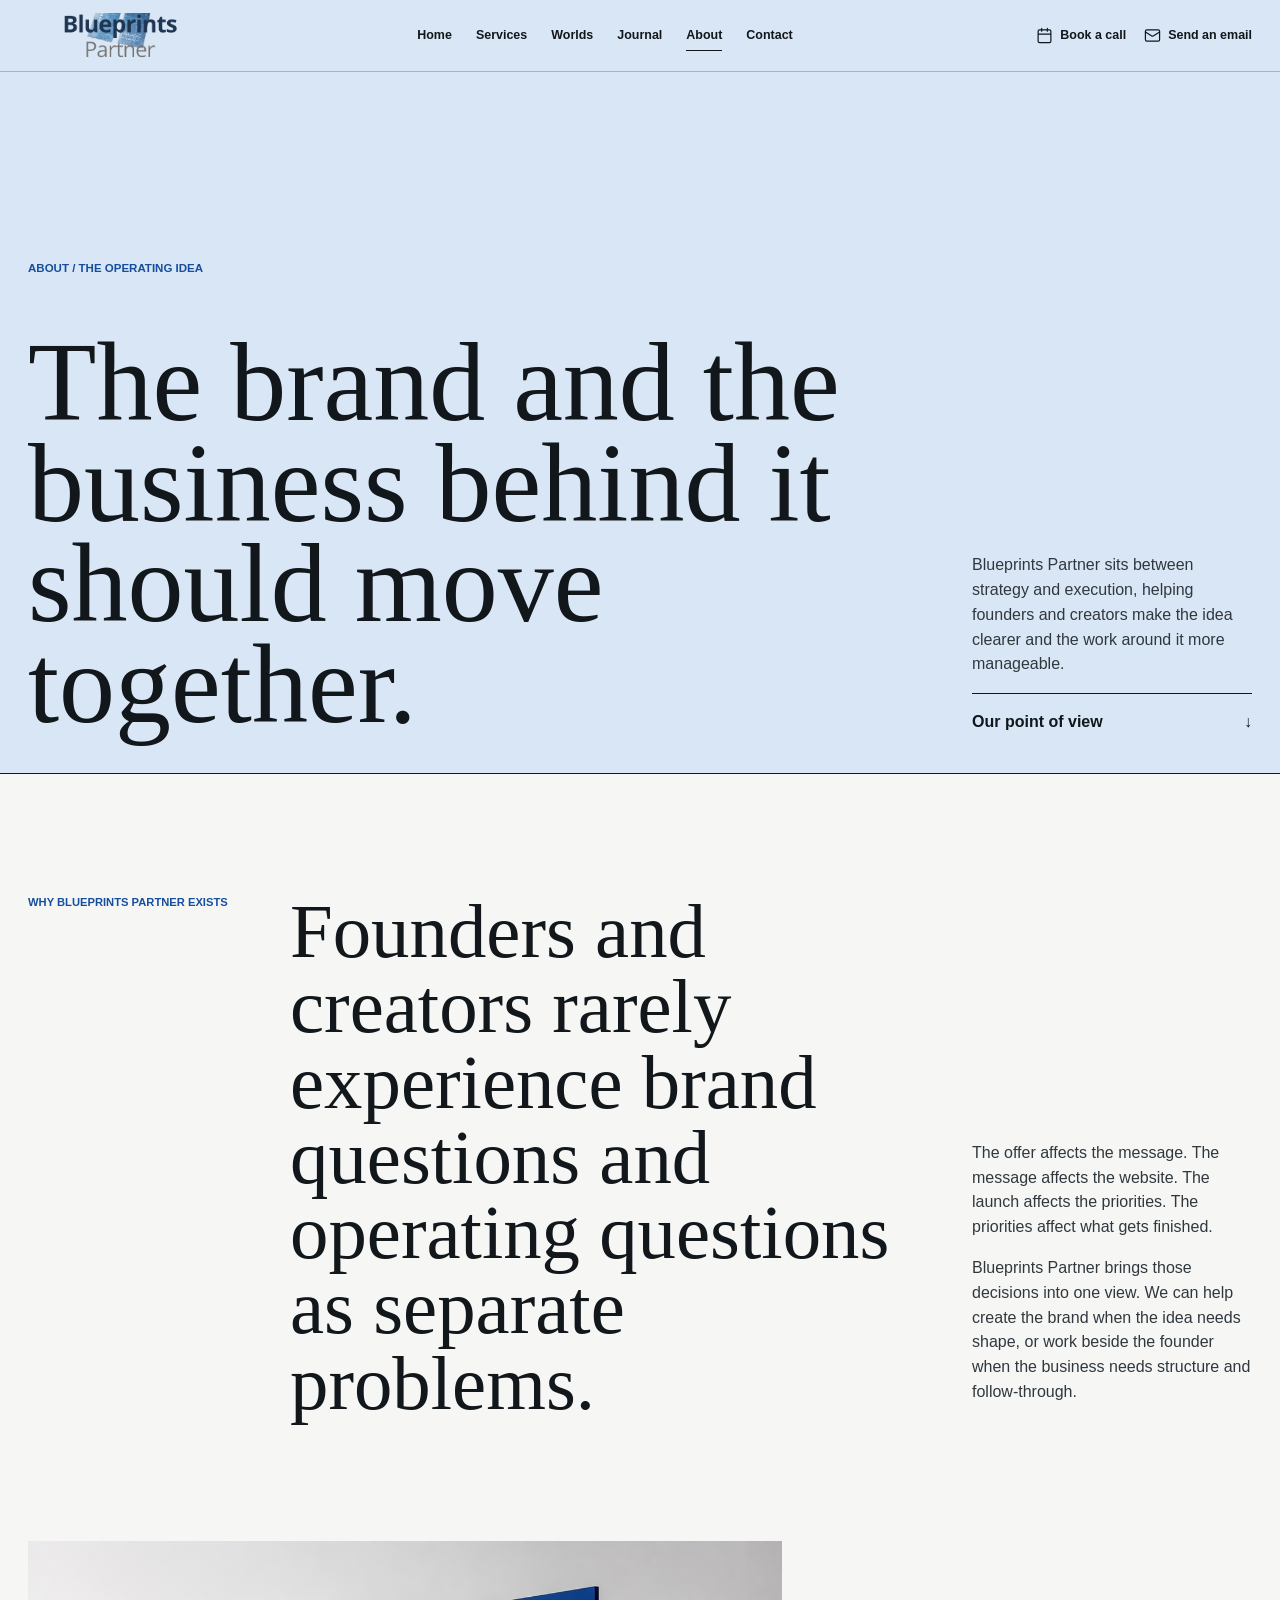
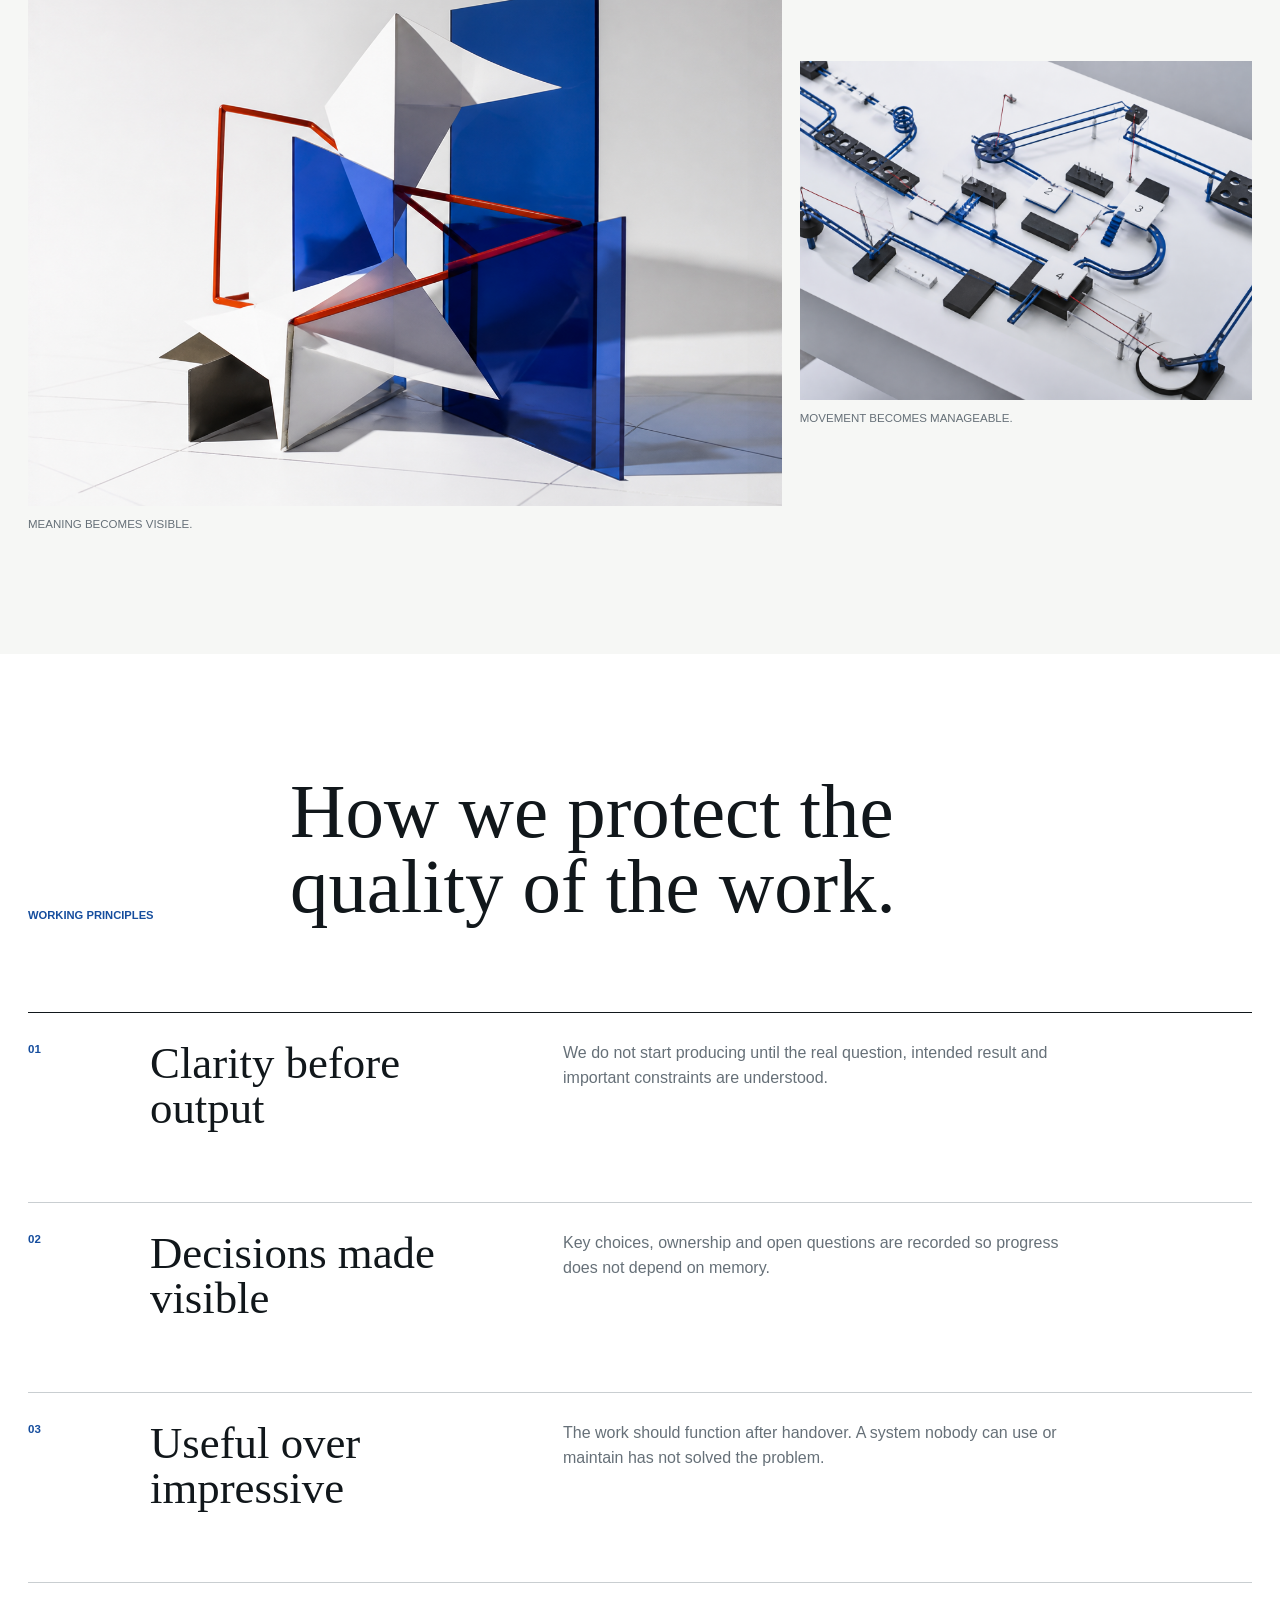
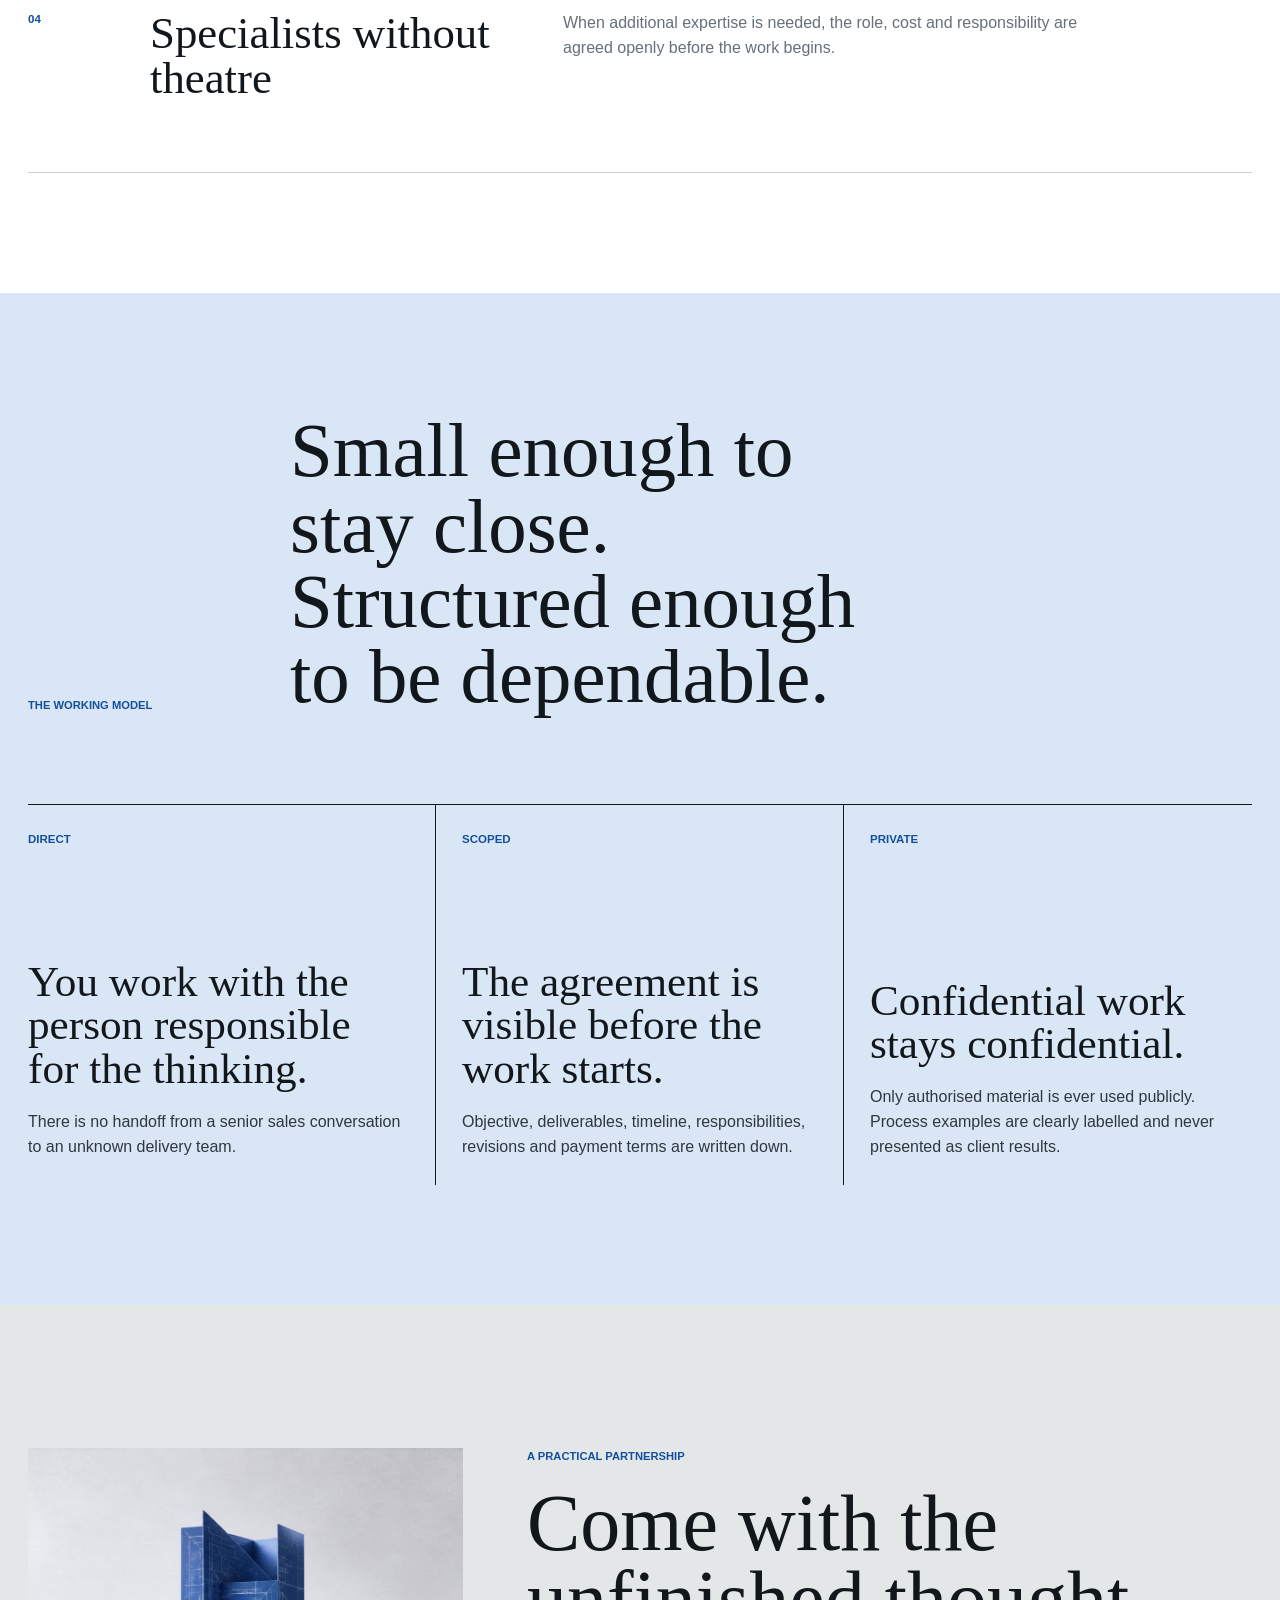
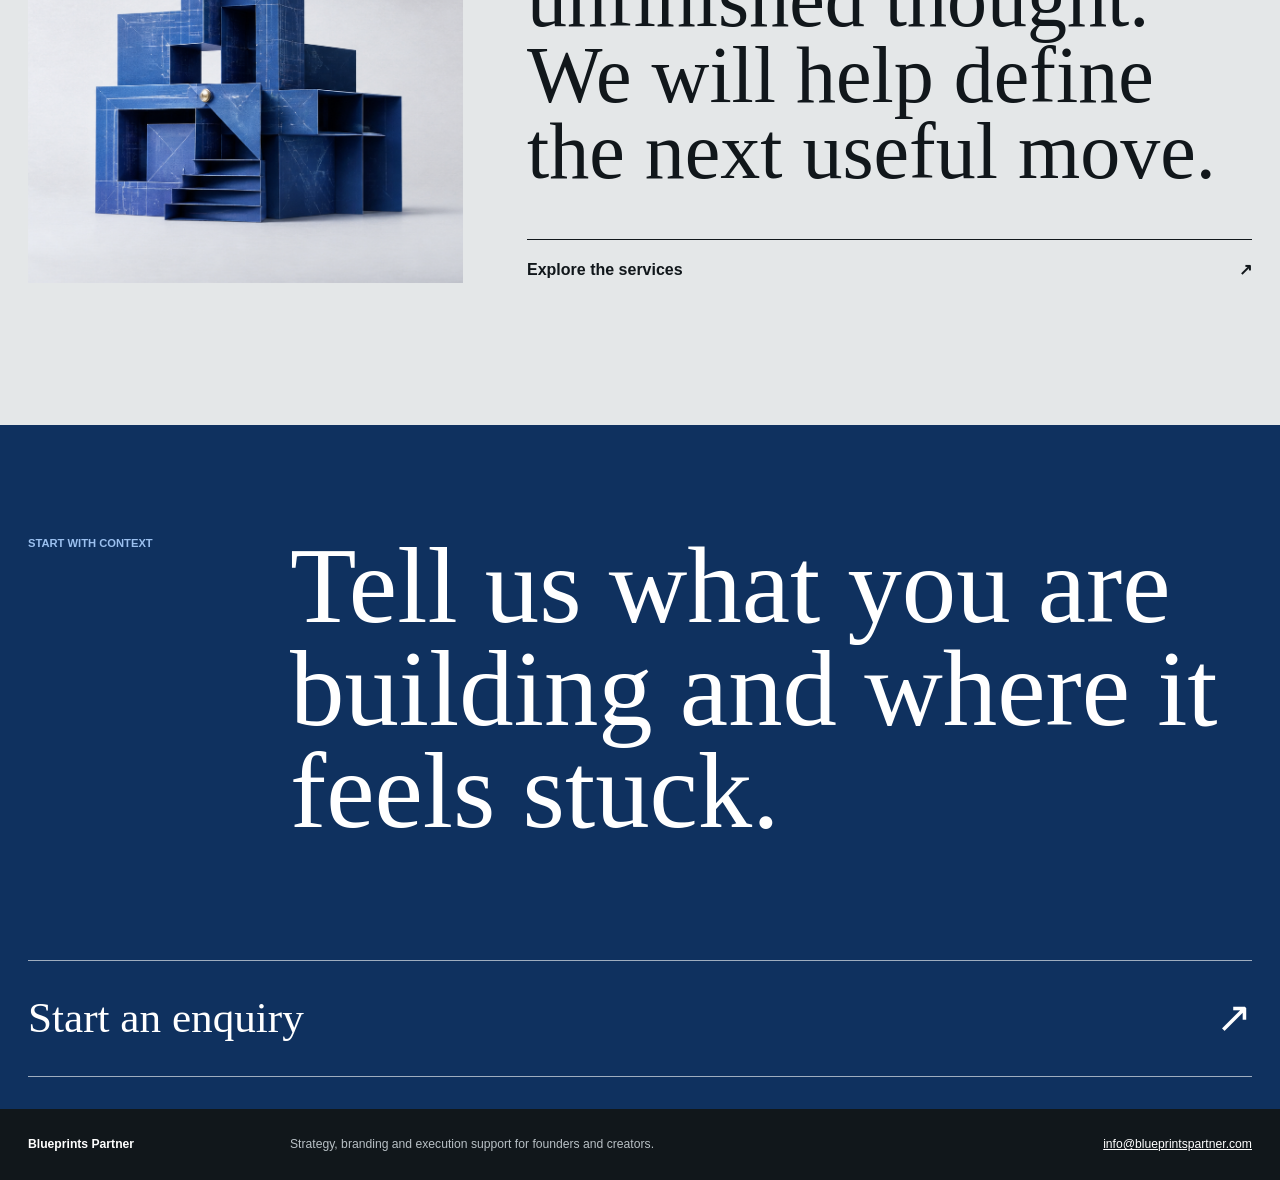
==== about.html @ dea22dff "Publish Blueprints Partner six-page website" ====
<!doctype html>
<html lang="en">
<head>
  <meta charset="utf-8">
  <meta name="viewport" content="width=device-width, initial-scale=1">
  <meta name="description" content="Blueprints Partner combines brand thinking with practical operating support for founders and creators.">
  <title>About | Blueprints Partner</title>
  <link rel="icon" href="assets/logo.png" type="image/png">
  <link rel="stylesheet" href="styles.css">
  <script src="script.js" defer></script>
</head>
<body data-page="about">
  <a class="skip-link" href="#main">Skip to content</a>
  <header class="site-header" data-header>
    <a class="brand-mark" href="index.html" aria-label="Blueprints Partner home"><img src="assets/logo-transparent.png" alt="Blueprints Partner"></a>
    <nav class="desktop-nav" aria-label="Primary navigation"><a href="index.html">Home</a><a href="services.html">Services</a><a href="worlds.html">Worlds</a><a href="journal.html">Journal</a><a href="about.html" aria-current="page">About</a><a href="contact.html">Contact</a></nav>
    <div class="header-actions" aria-label="Contact options"><a class="header-action" href="https://cal.com/blueprints-partner/introductory-call" target="_blank" rel="noreferrer" title="Book a call"><svg aria-hidden="true" viewBox="0 0 24 24" fill="none" stroke="currentColor" stroke-linecap="round" stroke-linejoin="round"><path d="M8 2v4M16 2v4M3 10h18M5 4h14a2 2 0 0 1 2 2v14a2 2 0 0 1-2 2H5a2 2 0 0 1-2-2V6a2 2 0 0 1 2-2Z"/></svg><span>Book a call</span></a><a class="header-action" href="mailto:info@blueprintspartner.com" title="Send an email"><svg aria-hidden="true" viewBox="0 0 24 24" fill="none" stroke="currentColor" stroke-linecap="round" stroke-linejoin="round"><path d="m22 7-8.991 5.727a2 2 0 0 1-2.009 0L2 7"/><rect width="20" height="16" x="2" y="4" rx="2"/></svg><span>Send an email</span></a></div>
    <button class="menu-button" type="button" aria-expanded="false" aria-controls="mobile-nav" aria-label="Open navigation" data-menu-button><span></span><span></span></button>
  </header>
  <nav class="mobile-nav" id="mobile-nav" aria-label="Mobile navigation" data-mobile-nav hidden><div class="mobile-nav-links"><a href="index.html">Home</a><a href="services.html">Services</a><a href="worlds.html">Worlds</a><a href="journal.html">Journal</a><a href="about.html" aria-current="page">About</a><a href="contact.html">Contact</a></div><a class="mobile-call" href="contact.html">Start an enquiry <span aria-hidden="true">↗</span></a></nav>

  <main id="main">
    <section class="page-hero about-hero" aria-labelledby="page-title">
      <p class="page-kicker reveal">About / The operating idea</p>
      <h1 id="page-title" class="reveal">The brand and the business behind it should move together.</h1>
      <div class="page-hero-copy reveal"><p>Blueprints Partner sits between strategy and execution, helping founders and creators make the idea clearer and the work around it more manageable.</p><a href="#philosophy">Our point of view <span aria-hidden="true">↓</span></a></div>
    </section>

    <section class="about-philosophy" id="philosophy" aria-labelledby="philosophy-title">
      <p class="section-label reveal">Why Blueprints Partner exists</p>
      <h2 id="philosophy-title" class="reveal">Founders and creators rarely experience brand questions and operating questions as separate problems.</h2>
      <div class="about-philosophy-copy reveal"><p>The offer affects the message. The message affects the website. The launch affects the priorities. The priorities affect what gets finished.</p><p>Blueprints Partner brings those decisions into one view. We can help create the brand when the idea needs shape, or work beside the founder when the business needs structure and follow-through.</p></div>
    </section>

    <section class="about-visual reveal" aria-label="Blueprints Partner visual philosophy">
      <figure><img src="assets/brand-strategy-sculpture.png" alt="Cobalt planes and folded paper representing brand decisions"><figcaption>Meaning becomes visible.</figcaption></figure>
      <figure><img src="assets/operations-system-sculpture.png" alt="A constructed rail system representing business movement"><figcaption>Movement becomes manageable.</figcaption></figure>
    </section>

    <section class="principles" aria-labelledby="principles-title">
      <header class="principles-heading reveal"><p class="section-label">Working principles</p><h2 id="principles-title">How we protect the quality of the work.</h2></header>
      <div class="principles-list">
        <article class="reveal"><span>01</span><h3>Clarity before output</h3><p>We do not start producing until the real question, intended result and important constraints are understood.</p></article>
        <article class="reveal"><span>02</span><h3>Decisions made visible</h3><p>Key choices, ownership and open questions are recorded so progress does not depend on memory.</p></article>
        <article class="reveal"><span>03</span><h3>Useful over impressive</h3><p>The work should function after handover. A system nobody can use or maintain has not solved the problem.</p></article>
        <article class="reveal"><span>04</span><h3>Specialists without theatre</h3><p>When additional expertise is needed, the role, cost and responsibility are agreed openly before the work begins.</p></article>
      </div>
    </section>

    <section class="working-model" aria-labelledby="working-model-title">
      <header class="working-model-heading reveal"><p class="section-label">The working model</p><h2 id="working-model-title">Small enough to stay close. Structured enough to be dependable.</h2></header>
      <div class="working-model-grid">
        <article class="reveal"><span>Direct</span><h3>You work with the person responsible for the thinking.</h3><p>There is no handoff from a senior sales conversation to an unknown delivery team.</p></article>
        <article class="reveal"><span>Scoped</span><h3>The agreement is visible before the work starts.</h3><p>Objective, deliverables, timeline, responsibilities, revisions and payment terms are written down.</p></article>
        <article class="reveal"><span>Private</span><h3>Confidential work stays confidential.</h3><p>Only authorised material is ever used publicly. Process examples are clearly labelled and never presented as client results.</p></article>
      </div>
    </section>

    <section class="about-close" aria-labelledby="about-close-title">
      <div class="about-close-object" aria-hidden="true"><img src="assets/blueprint-sculpture.png" alt=""></div>
      <div class="about-close-copy reveal"><p class="section-label">A practical partnership</p><h2 id="about-close-title">Come with the unfinished thought. We will help define the next useful move.</h2><a href="services.html">Explore the services <span aria-hidden="true">↗</span></a></div>
    </section>

    <section class="final-cta" aria-labelledby="final-title"><div class="final-copy reveal"><p class="section-label">Start with context</p><h2 id="final-title">Tell us what you are building and where it feels stuck.</h2></div><a class="final-link reveal" href="contact.html"><span>Start an enquiry</span><span aria-hidden="true">↗</span></a></section>
  </main>
  <footer class="site-footer"><a class="footer-brand" href="index.html">Blueprints Partner</a><p>Strategy, branding and execution support for founders and creators.</p><div><a href="mailto:info@blueprintspartner.com">info@blueprintspartner.com</a></div></footer>
</body>
</html>
---- styles.css ----
:root {
  --ink: #11171b;
  --ink-soft: #30383e;
  --paper: #f6f7f5;
  --white: #ffffff;
  --silver: #d9dddf;
  --line: #c9ced1;
  --blue: #164e9e;
  --blue-deep: #0f315f;
  --blue-pale: #d9e6f5;
  --brass: #a77b36;
  --muted: #667078;
  --display: "Iowan Old Style", Baskerville, "Times New Roman", serif;
  --sans: "Avenir Next", Avenir, "Segoe UI", Helvetica, Arial, sans-serif;
  --header-height: 72px;
}

* {
  box-sizing: border-box;
}

html {
  scroll-behavior: smooth;
}

body {
  margin: 0;
  overflow-x: hidden;
  background: var(--paper);
  color: var(--ink);
  font-family: var(--sans);
  font-size: 16px;
  line-height: 1.55;
  letter-spacing: 0;
}

body.menu-open {
  overflow: hidden;
}

img {
  display: block;
  max-width: 100%;
}

a {
  color: inherit;
}

button,
input,
textarea,
select {
  font: inherit;
  letter-spacing: 0;
}

button,
a {
  -webkit-tap-highlight-color: transparent;
}

button:focus-visible,
a:focus-visible,
summary:focus-visible {
  outline: 3px solid rgba(22, 78, 158, 0.45);
  outline-offset: 4px;
}

.skip-link {
  position: fixed;
  top: 10px;
  left: 10px;
  z-index: 200;
  padding: 10px 14px;
  background: var(--white);
  border: 1px solid var(--ink);
  transform: translateY(-160%);
}

.skip-link:focus {
  transform: translateY(0);
}

.site-header {
  position: fixed;
  inset: 0 0 auto;
  z-index: 80;
  height: var(--header-height);
  padding: 0 28px;
  display: grid;
  grid-template-columns: 200px 1fr minmax(270px, auto);
  align-items: center;
  border-bottom: 1px solid rgba(17, 23, 27, 0.24);
  transition: background-color 220ms ease, border-color 220ms ease;
}

.site-header.is-scrolled {
  background: rgba(246, 247, 245, 0.88);
  border-bottom-color: rgba(17, 23, 27, 0.14);
  backdrop-filter: blur(18px) saturate(135%);
}

.brand-mark {
  width: 184px;
  height: 46px;
  overflow: hidden;
}

.brand-mark img {
  width: 184px;
  height: 46px;
  object-fit: cover;
  object-position: center;
}

.desktop-nav {
  justify-self: center;
  display: flex;
  align-items: center;
  gap: 24px;
}

.desktop-nav a,
.header-call,
.header-email,
.header-action {
  position: relative;
  font-size: 0.78rem;
  font-weight: 700;
  text-decoration: none;
}

.desktop-nav a::after {
  content: "";
  position: absolute;
  right: 0;
  bottom: -6px;
  left: 0;
  height: 1px;
  background: currentColor;
  transform: scaleX(0);
  transform-origin: right;
  transition: transform 180ms ease;
}

.desktop-nav a:hover::after {
  transform: scaleX(1);
  transform-origin: left;
}

.header-call {
  justify-self: end;
  display: inline-flex;
  align-items: center;
  gap: 9px;
}

.header-email {
  justify-self: end;
  font-size: 0.72rem;
  font-weight: 700;
  text-decoration: none;
}

.header-actions {
  justify-self: end;
  display: flex;
  align-items: center;
  gap: 18px;
}

.header-action {
  display: inline-flex;
  align-items: center;
  gap: 7px;
  white-space: nowrap;
}

.header-action svg {
  width: 17px;
  height: 17px;
  flex: none;
  stroke-width: 1.7;
  transition: transform 180ms ease;
}

.header-action:hover svg {
  transform: translateY(-2px);
}

.header-call span,
.arrow-link span,
.button-link span,
.final-link span:last-child,
.mobile-call span {
  transition: transform 180ms ease;
}

.header-call:hover span,
.button-link:hover span,
.final-link:hover span:last-child,
.mobile-call:hover span {
  transform: translate(3px, -3px);
}

.arrow-link:hover span {
  transform: translate(3px, 3px);
}

.menu-button {
  display: none;
  width: 44px;
  height: 44px;
  padding: 0;
  border: 0;
  background: transparent;
  color: inherit;
  cursor: pointer;
}

.menu-button span {
  width: 28px;
  height: 1px;
  display: block;
  margin: 7px auto;
  background: currentColor;
  transition: transform 200ms ease;
}

.menu-button[aria-expanded="true"] span:first-child {
  transform: translateY(4px) rotate(45deg);
}

.menu-button[aria-expanded="true"] span:last-child {
  transform: translateY(-4px) rotate(-45deg);
}

.mobile-nav {
  position: fixed;
  inset: 0;
  z-index: 70;
  padding: 110px 28px 32px;
  display: flex;
  flex-direction: column;
  justify-content: space-between;
  background: var(--ink);
  color: var(--white);
}

.mobile-nav[hidden] {
  display: none;
}

.mobile-nav-links {
  display: grid;
}

.mobile-nav-links a {
  padding: 15px 0;
  border-bottom: 1px solid rgba(255, 255, 255, 0.2);
  font-family: var(--display);
  font-size: 2.5rem;
  line-height: 1.05;
  text-decoration: none;
}

.mobile-call {
  display: flex;
  justify-content: space-between;
  align-items: center;
  padding-top: 20px;
  border-top: 1px solid rgba(255, 255, 255, 0.2);
  font-weight: 700;
  text-decoration: none;
}

.section-label {
  margin: 0;
  color: var(--blue);
  font-size: 0.7rem;
  font-weight: 800;
  text-transform: uppercase;
}

h1,
h2,
h3,
h4,
p {
  margin-top: 0;
}

h1,
h2,
h3,
h4 {
  letter-spacing: 0;
}

.hero {
  position: relative;
  min-height: calc(100svh - 30px);
  padding: var(--header-height) 28px 30px;
  display: grid;
  grid-template-rows: auto 1fr auto auto;
  overflow: hidden;
  background: #e4e7e8;
  border-bottom: 1px solid var(--line);
  isolation: isolate;
}

.hero-meta {
  position: relative;
  z-index: 3;
  padding-top: 18px;
  display: flex;
  justify-content: space-between;
  gap: 24px;
  color: var(--ink-soft);
  font-size: 0.7rem;
  font-weight: 700;
  text-transform: uppercase;
}

.hero-meta p {
  margin-bottom: 0;
}

.hero-object-wrap {
  position: absolute;
  inset: 0;
  z-index: 0;
  overflow: clip;
}

.hero-object {
  width: 100%;
  height: 55%;
  object-fit: cover;
  object-position: center top;
  transform: translate3d(0, 0, 0) scale(1.02);
  transform-origin: center center;
  will-change: transform;
}

.hero-copy {
  position: relative;
  z-index: 2;
  grid-row: 3;
  display: grid;
  grid-template-columns: minmax(0, 1fr) 320px;
  gap: 36px;
  align-items: end;
}

.hero h1 {
  max-width: 1220px;
  margin-bottom: 0;
  color: var(--blue-deep);
  font-family: var(--display);
  font-size: 7.4rem;
  font-weight: 400;
  line-height: 0.82;
}

.hero h1 span {
  display: block;
}

.hero-copy > p {
  margin-bottom: 9px;
  padding-left: 18px;
  border-left: 1px solid var(--brass);
  color: var(--ink-soft);
  font-size: 0.98rem;
}

.hero-next {
  position: relative;
  z-index: 3;
  grid-row: 4;
  margin-top: 24px;
  padding-top: 14px;
  display: flex;
  justify-content: space-between;
  border-top: 1px solid rgba(17, 23, 27, 0.25);
  font-size: 0.72rem;
  font-weight: 750;
  text-decoration: none;
  text-transform: uppercase;
}

.positioning,
.inside,
.selected-builds,
.process,
.faq {
  padding: 130px 28px;
}

.positioning {
  display: grid;
  grid-template-columns: 220px minmax(0, 1.45fr) minmax(280px, 0.55fr);
  gap: 42px;
  border-bottom: 1px solid var(--line);
  background: var(--paper);
}

.positioning h2 {
  max-width: 950px;
  margin-bottom: 0;
  font-family: var(--display);
  font-size: 4.8rem;
  font-weight: 400;
  line-height: 0.98;
}

.positioning-copy {
  align-self: end;
}

.positioning-copy p {
  color: var(--ink-soft);
}

.arrow-link {
  display: flex;
  justify-content: space-between;
  gap: 24px;
  padding-top: 16px;
  border-top: 1px solid var(--ink);
  font-weight: 750;
  text-decoration: none;
}

.service {
  padding: 120px 28px 0;
}

.service-brand {
  background: var(--white);
  color: var(--ink);
}

.service-cos {
  background: var(--ink);
  color: var(--white);
}

.service-header {
  display: grid;
  grid-template-columns: 220px 1fr;
  gap: 42px;
  align-items: start;
  padding-bottom: 44px;
  border-bottom: 1px solid currentColor;
}

.service-header h2 {
  max-width: 980px;
  margin-bottom: 0;
  font-family: var(--display);
  font-size: 6.2rem;
  font-weight: 400;
  line-height: 0.9;
}

.service-cos .section-label {
  color: #8fb8ef;
}

.service-statement {
  padding: 92px 0 110px 262px;
  display: grid;
  grid-template-columns: 220px minmax(0, 850px);
  gap: 42px;
}

.service-statement > p,
.service-kicker {
  color: var(--blue);
  font-weight: 750;
}

.service-statement h3,
.cos-copy h3 {
  margin-bottom: 0;
  font-family: var(--display);
  font-size: 3.8rem;
  font-weight: 400;
  line-height: 1;
}

.service-phases {
  margin: 0;
  padding: 0;
  border-top: 1px solid var(--line);
  list-style: none;
}

.service-phases li {
  min-height: 190px;
  padding: 28px 0;
  display: grid;
  grid-template-columns: 220px minmax(240px, 0.8fr) minmax(320px, 1.2fr);
  gap: 42px;
  align-items: start;
  border-bottom: 1px solid var(--line);
}

.service-phases li > span,
.cos-rhythm span {
  color: var(--blue);
  font-size: 0.74rem;
  font-weight: 800;
}

.service-phases li > div {
  grid-column: 2 / -1;
  display: grid;
  grid-template-columns: minmax(240px, 0.8fr) minmax(320px, 1.2fr);
  gap: 42px;
}

.service-phases h4,
.cos-rhythm h4 {
  margin-bottom: 0;
  font-family: var(--display);
  font-size: 2.4rem;
  font-weight: 400;
  line-height: 1;
}

.service-phases p {
  max-width: 58ch;
  margin-bottom: 0;
  color: var(--muted);
}

.service-close {
  margin: 90px -28px 0;
  padding: 28px;
  display: grid;
  grid-template-columns: 1fr auto;
  gap: 40px;
  align-items: center;
  background: var(--blue-pale);
  border-top: 1px solid var(--line);
}

.service-close p {
  max-width: 70ch;
  margin-bottom: 0;
}

.button-link {
  min-width: 240px;
  min-height: 54px;
  padding: 14px 18px;
  display: inline-flex;
  align-items: center;
  justify-content: space-between;
  gap: 24px;
  border: 1px solid var(--ink);
  font-weight: 750;
  text-decoration: none;
}

.cos-intro {
  padding: 96px 0 110px 262px;
  display: grid;
  grid-template-columns: minmax(0, 1fr) 320px;
  gap: 80px;
  align-items: end;
}

.service-cos .service-kicker {
  color: #8fb8ef;
}

.cos-pilot {
  padding-left: 22px;
  border-left: 1px solid var(--brass);
}

.cos-pilot > span {
  display: block;
  margin-bottom: 18px;
  color: #a7b0b6;
  font-size: 0.72rem;
  font-weight: 800;
  text-transform: uppercase;
}

.cos-pilot strong {
  display: block;
  margin-bottom: 14px;
  font-family: var(--display);
  font-size: 2.9rem;
  font-weight: 400;
  line-height: 1;
}

.cos-pilot p {
  margin-bottom: 0;
  color: #bdc5ca;
}

.cos-rhythm {
  display: grid;
  grid-template-columns: repeat(4, minmax(0, 1fr));
  border-top: 1px solid rgba(255, 255, 255, 0.25);
}

.cos-rhythm > div {
  min-height: 340px;
  padding: 26px;
  display: flex;
  flex-direction: column;
  border-right: 1px solid rgba(255, 255, 255, 0.25);
}

.cos-rhythm > div:last-child {
  border-right: 0;
}

.cos-rhythm span {
  color: #8fb8ef;
}

.cos-rhythm h4 {
  margin-top: auto;
  margin-bottom: 20px;
}

.cos-rhythm p {
  margin-bottom: 0;
  color: #aeb8be;
}

.service-close-dark {
  background: var(--blue-deep);
  border-top-color: rgba(255, 255, 255, 0.25);
}

.button-link-light {
  border-color: var(--white);
}

.inside {
  background: var(--paper);
}

.inside-heading,
.builds-heading {
  display: grid;
  grid-template-columns: 220px minmax(0, 1fr) 320px;
  gap: 42px;
  align-items: end;
}

.inside-heading h2,
.builds-heading h2,
.process-heading h2,
.faq-heading h2,
.final-copy h2 {
  margin-bottom: 0;
  font-family: var(--display);
  font-size: 5.3rem;
  font-weight: 400;
  line-height: 0.94;
}

.inside-heading > p:last-child,
.builds-heading > p:last-child {
  margin-bottom: 4px;
  color: var(--muted);
}

.preview-switcher {
  margin-top: 90px;
  display: grid;
  grid-template-columns: repeat(2, 1fr);
  border-bottom: 1px solid var(--ink);
}

.preview-switcher button {
  padding: 20px 0;
  border: 0;
  border-bottom: 4px solid transparent;
  background: transparent;
  color: var(--muted);
  text-align: left;
  cursor: pointer;
}

.preview-switcher button:last-child {
  padding-left: 24px;
}

.preview-switcher button[aria-selected="true"] {
  border-bottom-color: var(--blue);
  color: var(--ink);
  font-weight: 800;
}

.preview-stage {
  padding-top: 48px;
}

.preview-panel {
  min-height: 680px;
  display: grid;
  grid-template-columns: 0.72fr 1.28fr;
  gap: 70px;
  align-items: center;
}

.preview-panel[hidden] {
  display: none;
}

.preview-context > span {
  display: block;
  margin-bottom: 30px;
  color: var(--blue);
  font-size: 0.72rem;
  font-weight: 800;
  text-transform: uppercase;
}

.preview-context h3 {
  margin-bottom: 24px;
  font-family: var(--display);
  font-size: 4rem;
  font-weight: 400;
  line-height: 0.98;
}

.preview-context p {
  max-width: 48ch;
  color: var(--muted);
}

.document-preview,
.board-preview {
  min-height: 590px;
  padding: 34px;
  border: 1px solid var(--line);
  border-radius: 4px;
  background: var(--white);
  box-shadow: 0 34px 80px rgba(17, 23, 27, 0.1);
}

.document-preview > header,
.board-preview > header {
  display: flex;
  justify-content: space-between;
  gap: 24px;
  padding-bottom: 22px;
  border-bottom: 1px solid var(--ink);
  font-size: 0.68rem;
  font-weight: 800;
  text-transform: uppercase;
}

.document-title {
  min-height: 210px;
  padding: 42px 0;
  display: flex;
  flex-direction: column;
  justify-content: space-between;
  border-bottom: 1px solid var(--line);
}

.document-title span,
.document-preview dt,
.board-preview header span,
.board-columns > div > span,
.board-preview footer span {
  color: var(--blue);
  font-size: 0.68rem;
  font-weight: 800;
  text-transform: uppercase;
}

.document-title strong {
  max-width: 680px;
  font-family: var(--display);
  font-size: 3.2rem;
  font-weight: 400;
  line-height: 0.98;
}

.document-preview dl {
  margin: 0;
}

.document-preview dl > div {
  padding: 20px 0;
  display: grid;
  grid-template-columns: 120px 1fr;
  gap: 24px;
  border-bottom: 1px solid var(--line);
}

.document-preview dd {
  margin: 0;
}

.board-preview {
  background-color: #f2f5f7;
  background-image: linear-gradient(rgba(22, 78, 158, 0.08) 1px, transparent 1px), linear-gradient(90deg, rgba(22, 78, 158, 0.08) 1px, transparent 1px);
  background-size: 28px 28px;
}

.board-preview > header {
  align-items: end;
}

.board-preview header div {
  display: grid;
  gap: 6px;
}

.board-preview header strong {
  font-size: 1.1rem;
  text-transform: none;
}

.board-columns {
  min-height: 385px;
  padding: 34px 0;
  display: grid;
  grid-template-columns: repeat(3, 1fr);
  gap: 12px;
}

.board-columns > div {
  padding: 18px;
  background: rgba(255, 255, 255, 0.9);
  border: 1px solid var(--line);
}

.board-columns p {
  margin: 20px 0 0;
  padding: 14px;
  background: var(--white);
  border-left: 3px solid var(--blue);
  box-shadow: 0 8px 20px rgba(17, 23, 27, 0.06);
  font-size: 0.82rem;
}

.board-preview footer {
  padding-top: 20px;
  display: flex;
  justify-content: space-between;
  gap: 24px;
  border-top: 1px solid var(--ink);
}

.selected-builds {
  background: var(--blue-pale);
  border-block: 1px solid #b5c9e1;
}

.build-list {
  margin-top: 90px;
  display: grid;
  grid-template-columns: repeat(3, 1fr);
  border-top: 1px solid var(--ink);
}

.build-list article {
  min-height: 370px;
  padding: 24px;
  display: flex;
  flex-direction: column;
  border-right: 1px solid var(--ink);
}

.build-list article:first-child {
  padding-left: 0;
}

.build-list article:last-child {
  padding-right: 0;
  border-right: 0;
}

.build-list article > span {
  color: var(--blue);
  font-size: 0.7rem;
  font-weight: 800;
  text-transform: uppercase;
}

.build-list h3 {
  margin-top: auto;
  margin-bottom: 20px;
  font-family: var(--display);
  font-size: 3rem;
  font-weight: 400;
  line-height: 1;
}

.build-list p {
  max-width: 44ch;
  margin-bottom: 0;
  color: var(--ink-soft);
}

.process {
  background: var(--white);
}

.process-heading,
.faq-heading {
  display: grid;
  grid-template-columns: 220px minmax(0, 900px);
  gap: 42px;
}

.process-list {
  margin: 100px 0 0;
  padding: 0;
  border-top: 1px solid var(--ink);
  list-style: none;
}

.process-list li {
  min-height: 180px;
  padding: 26px 0;
  display: grid;
  grid-template-columns: 220px minmax(240px, 0.7fr) minmax(320px, 1.3fr);
  gap: 42px;
  border-bottom: 1px solid var(--line);
}

.process-list li > span {
  color: var(--blue);
  font-size: 0.72rem;
  font-weight: 800;
}

.process-list li > div {
  grid-column: 2 / -1;
  display: grid;
  grid-template-columns: minmax(240px, 0.7fr) minmax(320px, 1.3fr);
  gap: 42px;
}

.process-list h3 {
  margin-bottom: 0;
  font-family: var(--display);
  font-size: 2.4rem;
  font-weight: 400;
  line-height: 1;
}

.process-list p {
  max-width: 58ch;
  margin-bottom: 0;
  color: var(--muted);
}

.trust-line {
  margin-top: 90px;
  display: grid;
  grid-template-columns: repeat(3, 1fr);
  border-top: 1px solid var(--ink);
}

.trust-line p {
  margin: 0;
  padding: 24px;
  border-right: 1px solid var(--line);
  color: var(--muted);
}

.trust-line p:first-child {
  padding-left: 0;
}

.trust-line p:last-child {
  padding-right: 0;
  border-right: 0;
}

.trust-line strong {
  display: block;
  margin-bottom: 8px;
  color: var(--ink);
}

.faq {
  background: var(--paper);
  border-top: 1px solid var(--line);
}

.faq-list {
  margin-top: 90px;
  margin-left: 262px;
}

.faq-list details {
  border-top: 1px solid var(--ink);
}

.faq-list details:last-child {
  border-bottom: 1px solid var(--ink);
}

.faq-list summary {
  min-height: 94px;
  display: flex;
  justify-content: space-between;
  gap: 30px;
  align-items: center;
  cursor: pointer;
  font-family: var(--display);
  font-size: 1.65rem;
  list-style: none;
}

.faq-list summary::-webkit-details-marker {
  display: none;
}

.faq-list summary span:last-child {
  font-family: var(--sans);
  font-size: 1.8rem;
  font-weight: 300;
  transition: transform 180ms ease;
}

.faq-list details[open] summary span:last-child {
  transform: rotate(45deg);
}

.faq-list details p {
  max-width: 70ch;
  padding: 0 70px 32px 0;
  color: var(--muted);
}

.final-cta {
  min-height: 76svh;
  padding: 110px 28px 32px;
  display: flex;
  flex-direction: column;
  justify-content: space-between;
  background: var(--blue-deep);
  color: var(--white);
}

.final-copy {
  display: grid;
  grid-template-columns: 220px minmax(0, 1050px);
  gap: 42px;
}

.final-copy .section-label {
  color: #9bc0ef;
}

.final-copy h2 {
  font-size: 6.8rem;
}

.final-link {
  padding: 24px 0;
  display: flex;
  justify-content: space-between;
  gap: 30px;
  border-block: 1px solid rgba(255, 255, 255, 0.6);
  font-family: var(--display);
  font-size: 2.7rem;
  text-decoration: none;
}

.site-footer {
  padding: 26px 28px;
  display: grid;
  grid-template-columns: 220px 1fr auto;
  gap: 42px;
  align-items: end;
  background: var(--ink);
  color: #b8c0c5;
  font-size: 0.76rem;
}

.footer-brand {
  color: var(--white);
  font-weight: 800;
  text-decoration: none;
}

.site-footer p {
  max-width: 470px;
  margin-bottom: 0;
}

.site-footer > div {
  display: grid;
  justify-items: end;
  gap: 4px;
}

.site-footer a {
  color: var(--white);
}

.js .reveal {
  opacity: 0;
  transform: translateY(20px);
  transition: opacity 620ms ease, transform 620ms cubic-bezier(0.22, 1, 0.36, 1);
}

.js .reveal.is-visible {
  opacity: 1;
  transform: translateY(0);
}

@media (max-width: 1180px) {
  .hero h1 {
    font-size: 6rem;
  }

  .positioning h2 {
    font-size: 4rem;
  }

  .service-header h2 {
    font-size: 5rem;
  }

  .service-statement h3,
  .cos-copy h3 {
    font-size: 3.2rem;
  }

  .inside-heading h2,
  .builds-heading h2,
  .process-heading h2,
  .faq-heading h2 {
    font-size: 4.4rem;
  }

  .final-copy h2 {
    font-size: 5.5rem;
  }
}

@media (max-width: 980px) {
  :root {
    --header-height: 66px;
  }

  .site-header {
    padding-inline: 20px;
    grid-template-columns: 1fr auto;
  }

  .brand-mark,
  .brand-mark img {
    width: 164px;
    height: 42px;
  }

  .desktop-nav,
  .header-call,
  .header-email,
  .header-actions {
    display: none;
  }

  .menu-button {
    display: block;
  }

  .site-header:has(.menu-button[aria-expanded="true"]) {
    color: var(--white);
    border-bottom-color: rgba(255, 255, 255, 0.2);
    background: transparent;
    backdrop-filter: none;
  }

  .site-header:has(.menu-button[aria-expanded="true"]) .brand-mark {
    visibility: hidden;
  }

  .hero,
  .positioning,
  .inside,
  .selected-builds,
  .process,
  .faq,
  .service {
    padding-right: 20px;
    padding-left: 20px;
  }

  .hero-copy {
    grid-template-columns: 1fr;
  }

  .hero h1 {
    font-size: 5.2rem;
  }

  .hero-copy > p {
    max-width: 440px;
    justify-self: end;
  }

  .positioning {
    grid-template-columns: 160px 1fr;
  }

  .positioning-copy {
    grid-column: 2;
    max-width: 560px;
  }

  .service-header,
  .inside-heading,
  .builds-heading,
  .process-heading,
  .faq-heading,
  .final-copy {
    grid-template-columns: 160px 1fr;
  }

  .service-statement,
  .cos-intro {
    padding-left: 202px;
  }

  .service-close {
    margin-right: -20px;
    margin-left: -20px;
  }

  .service-statement {
    grid-template-columns: 1fr;
  }

  .service-phases li,
  .process-list li {
    grid-template-columns: 160px 1fr;
  }

  .service-phases li > div,
  .process-list li > div {
    grid-column: 2;
    grid-template-columns: 1fr;
  }

  .cos-intro {
    grid-template-columns: 1fr;
  }

  .cos-pilot {
    max-width: 480px;
  }

  .cos-rhythm {
    grid-template-columns: repeat(2, 1fr);
  }

  .cos-rhythm > div:nth-child(2) {
    border-right: 0;
  }

  .cos-rhythm > div:nth-child(-n + 2) {
    border-bottom: 1px solid rgba(255, 255, 255, 0.25);
  }

  .inside-heading,
  .builds-heading {
    align-items: start;
  }

  .inside-heading > p:last-child,
  .builds-heading > p:last-child {
    grid-column: 2;
    max-width: 560px;
  }

  .preview-panel {
    grid-template-columns: 1fr;
    gap: 38px;
  }

  .preview-context {
    display: grid;
    grid-template-columns: 160px 1fr;
    gap: 42px;
  }

  .preview-context > span {
    margin-bottom: 0;
  }

  .preview-context p {
    grid-column: 2;
  }

  .build-list {
    grid-template-columns: 1fr;
  }

  .build-list article {
    min-height: 240px;
    padding: 24px 0;
    border-right: 0;
    border-bottom: 1px solid var(--ink);
  }

  .trust-line {
    grid-template-columns: 1fr;
  }

  .trust-line p,
  .trust-line p:first-child,
  .trust-line p:last-child {
    padding: 22px 0;
    border-right: 0;
    border-bottom: 1px solid var(--line);
  }

  .faq-list {
    margin-left: 202px;
  }

  .final-cta {
    padding-inline: 20px;
  }

  .site-footer {
    padding-inline: 20px;
    grid-template-columns: 160px 1fr;
  }

  .site-footer > div {
    grid-column: 2;
    justify-items: start;
  }
}

@media (max-width: 700px) {
  .hero {
    min-height: calc(100svh - 24px);
    padding-bottom: 18px;
  }

  .hero-meta {
    padding-top: 12px;
  }

  .hero-meta p:last-child {
    display: none;
  }

  .hero-object {
    width: 100%;
    max-width: none;
    height: 52%;
    margin-left: 0;
    object-fit: cover;
    object-position: center center;
    transform: translate3d(0, 0, 0) scale(1.02);
  }

  .hero-copy {
    gap: 16px;
  }

  .hero h1 {
    font-size: 3.55rem;
    line-height: 0.86;
  }

  .hero-copy > p {
    max-width: 330px;
    margin-bottom: 0;
    padding-left: 12px;
    justify-self: start;
    font-size: 0.82rem;
  }

  .hero-next {
    margin-top: 14px;
    padding-top: 10px;
    font-size: 0.62rem;
  }

  .positioning,
  .inside,
  .selected-builds,
  .process,
  .faq {
    padding-top: 88px;
    padding-bottom: 88px;
  }

  .positioning,
  .service-header,
  .inside-heading,
  .builds-heading,
  .process-heading,
  .faq-heading,
  .final-copy {
    grid-template-columns: 1fr;
    gap: 30px;
  }

  .positioning h2 {
    font-size: 3rem;
  }

  .positioning-copy,
  .inside-heading > p:last-child,
  .builds-heading > p:last-child {
    grid-column: 1;
  }

  .service {
    padding-top: 88px;
  }

  .service-header h2 {
    font-size: 3.65rem;
  }

  .service-statement,
  .cos-intro {
    padding: 68px 0;
  }

  .service-statement h3,
  .cos-copy h3 {
    font-size: 2.6rem;
  }

  .service-phases li,
  .process-list li {
    min-height: 0;
    grid-template-columns: 42px 1fr;
    gap: 14px;
  }

  .service-phases li > div,
  .process-list li > div {
    grid-column: 2;
  }

  .service-phases h4,
  .cos-rhythm h4,
  .process-list h3 {
    font-size: 2rem;
  }

  .service-close {
    margin-top: 64px;
    grid-template-columns: 1fr;
  }

  .button-link {
    width: 100%;
    min-width: 0;
  }

  .cos-rhythm {
    grid-template-columns: 1fr;
  }

  .cos-rhythm > div {
    min-height: 250px;
    border-right: 0;
    border-bottom: 1px solid rgba(255, 255, 255, 0.25);
  }

  .cos-rhythm > div:last-child {
    border-bottom: 0;
  }

  .inside-heading h2,
  .builds-heading h2,
  .process-heading h2,
  .faq-heading h2 {
    font-size: 3.4rem;
  }

  .preview-switcher {
    margin-top: 58px;
  }

  .preview-switcher button,
  .preview-switcher button:last-child {
    min-height: 76px;
    padding: 12px 8px 12px 0;
    font-size: 0.78rem;
  }

  .preview-switcher button:last-child {
    padding-left: 12px;
  }

  .preview-stage {
    padding-top: 38px;
  }

  .preview-panel {
    min-height: 0;
  }

  .preview-context {
    display: block;
  }

  .preview-context > span {
    margin-bottom: 20px;
  }

  .preview-context h3 {
    font-size: 3rem;
  }

  .document-preview,
  .board-preview {
    min-height: 0;
    padding: 20px;
  }

  .document-title {
    min-height: 180px;
  }

  .document-title strong {
    font-size: 2.2rem;
  }

  .document-preview dl > div {
    grid-template-columns: 82px 1fr;
    gap: 14px;
  }

  .board-preview > header {
    align-items: start;
    flex-direction: column;
  }

  .board-columns {
    grid-template-columns: 1fr;
  }

  .board-preview footer {
    flex-direction: column;
  }

  .build-list {
    margin-top: 58px;
  }

  .build-list h3 {
    font-size: 2.6rem;
  }

  .process-list {
    margin-top: 58px;
  }

  .faq-list {
    margin: 58px 0 0;
  }

  .faq-list summary {
    min-height: 86px;
    font-size: 1.35rem;
  }

  .faq-list details p {
    padding-right: 26px;
  }

  .final-cta {
    min-height: 680px;
    padding-top: 88px;
  }

  .final-copy h2 {
    font-size: 4rem;
  }

  .final-link {
    font-size: 2rem;
  }

  .site-footer {
    grid-template-columns: 1fr;
    gap: 20px;
  }

  .site-footer > div {
    grid-column: 1;
  }
}

/* Visual worlds */

.hero-video,
.home-world video,
.world-tile video {
  width: 100%;
  height: 100%;
  display: block;
  object-fit: cover;
}

.hero-video {
  position: absolute;
  inset: 0;
}

.hero-object-wrap {
  background: url("assets/worlds/drip-sip-overhead.jpg") center / cover no-repeat;
}

.hero-video-wash {
  position: absolute;
  inset: 0;
  background: linear-gradient(to bottom, rgba(8, 13, 16, 0.18) 10%, rgba(8, 13, 16, 0.08) 42%, rgba(8, 13, 16, 0.76) 100%);
}

body[data-page="home"] .site-header:not(.is-scrolled) {
  color: var(--white);
  border-bottom-color: rgba(255, 255, 255, 0.38);
}

body[data-page="home"] .hero-meta,
body[data-page="home"] .hero-positioning,
body[data-page="home"] .hero h1,
body[data-page="home"] .hero-copy > p,
body[data-page="home"] .hero-next {
  color: var(--white);
}

body[data-page="home"] .hero-copy > p {
  border-left-color: rgba(255, 255, 255, 0.7);
}

body[data-page="home"] .hero-next {
  border-top-color: rgba(255, 255, 255, 0.45);
}

.home-worlds {
  padding: 130px 28px 150px;
  background: var(--white);
}

.home-worlds-head {
  display: grid;
  grid-template-columns: 220px minmax(0, 1fr) 170px;
  gap: 42px;
  align-items: end;
}

.home-worlds-head h2 {
  margin: 0;
  font-family: var(--display);
  font-size: 5.8rem;
  font-weight: 400;
  line-height: 0.9;
}

.home-worlds-head > a {
  padding-top: 12px;
  border-top: 1px solid var(--ink);
  font-size: 0.8rem;
  font-weight: 750;
  text-decoration: none;
}

.home-worlds-grid {
  margin-top: 86px;
  display: grid;
  grid-template-columns: repeat(12, minmax(0, 1fr));
  grid-auto-rows: 110px;
  gap: 18px;
}

.home-world {
  margin: 0;
  grid-column: span 4;
  grid-row: span 4;
  overflow: hidden;
  background: #e3e5e5;
}

.home-world-wide {
  grid-column: span 8;
  grid-row: span 4;
}

.home-world-tall {
  grid-row: span 6;
}

.home-world-video {
  grid-column: span 5;
  grid-row: span 5;
  background: url("assets/worlds/drip-sip-working.jpg") center / cover no-repeat;
}

.home-world img {
  width: 100%;
  height: 100%;
  object-fit: cover;
  transition: transform 700ms cubic-bezier(0.22, 1, 0.36, 1);
}

.home-world:hover img {
  transform: scale(1.025);
}

.worlds-main {
  position: relative;
  height: 100svh;
  min-height: 700px;
  overflow: hidden;
  background: #f1f2f0;
}

.worlds-title {
  position: fixed;
  top: 86px;
  left: 28px;
  z-index: 8;
  margin: 0;
  color: var(--white);
  font-family: var(--display);
  font-size: 11rem;
  font-weight: 400;
  line-height: 0.8;
  mix-blend-mode: difference;
  pointer-events: none;
}

.worlds-field {
  position: absolute;
  inset: var(--header-height) 0 0;
  display: grid;
  grid-template-rows: 33% 39% 28%;
  gap: 14px;
  overflow: hidden;
}

.worlds-belt {
  min-width: 0;
  overflow: hidden;
}

.worlds-belt,
.worlds-belt-set {
  display: flex;
  gap: 14px;
}

.worlds-belt {
  width: max-content;
  will-change: transform;
}

.worlds-belt-set {
  height: 100%;
  flex: none;
}

.worlds-belt-one {
  animation: worlds-left 58s linear infinite;
}

.worlds-belt-two {
  animation: worlds-right 66s linear infinite;
  transform: translateX(-36%);
}

.worlds-belt-three {
  animation: worlds-left 72s linear infinite;
}

.world-tile {
  height: 100%;
  margin: 0;
  flex: none;
  overflow: hidden;
  background: var(--silver);
}

.world-tile img,
.world-tile video {
  width: 100%;
  height: 100%;
  object-fit: cover;
}

.tile-square { width: 31vh; }
.tile-portrait { width: 25vh; }
.tile-landscape { width: 48vh; }
.tile-wide { width: 64vh; }
.crop-left img { object-position: left center; }
.crop-right img { object-position: right center; }
.crop-bottom img { object-position: center 78%; }
.crop-detail img { object-position: 18% center; }

@keyframes worlds-left {
  from { transform: translateX(0); }
  to { transform: translateX(calc(-50% - 7px)); }
}

@keyframes worlds-right {
  from { transform: translateX(calc(-50% - 7px)); }
  to { transform: translateX(0); }
}

@media (max-width: 1180px) {
  .site-header { grid-template-columns: 180px 1fr 210px; }
  .desktop-nav { gap: 16px; }
  .desktop-nav a, .header-email { font-size: 0.7rem; }
  .home-worlds-head h2 { font-size: 4.8rem; }
  .worlds-title { font-size: 8.5rem; }
}

@media (max-width: 980px) {
  .home-worlds { padding-right: 20px; padding-left: 20px; }
  .home-worlds-head { grid-template-columns: 160px 1fr; }
  .home-worlds-head > a { grid-column: 2; }
  .home-worlds-grid { grid-auto-rows: 90px; }
  .worlds-title { top: 82px; left: 20px; font-size: 7rem; }
}

@media (max-width: 700px) {
  .hero-video { object-position: 58% center; }
  .hero-video-wash { background: linear-gradient(to bottom, rgba(8, 13, 16, 0.12), rgba(8, 13, 16, 0.8) 78%); }
  .home-worlds { padding-top: 88px; padding-bottom: 88px; }
  .home-worlds-head { grid-template-columns: 1fr; gap: 28px; }
  .home-worlds-head h2 { font-size: 3.9rem; }
  .home-worlds-head > a { grid-column: 1; }
  .home-worlds-grid { margin-top: 58px; display: grid; grid-template-columns: 1fr 1fr; grid-auto-rows: 170px; gap: 10px; }
  .home-world,
  .home-world-wide,
  .home-world-video { grid-column: span 1; grid-row: span 1; }
  .home-world-tall { grid-row: span 2; }
  .home-world-wide:first-child { grid-column: 1 / -1; }
  .worlds-main { min-height: 620px; }
  .worlds-title { top: 82px; font-size: 5rem; }
  .worlds-field { grid-template-rows: 31% 40% 29%; gap: 8px; }
  .worlds-belt, .worlds-belt-set { gap: 8px; }
  .tile-square { width: 24vh; }
  .tile-portrait { width: 19vh; }
  .tile-landscape { width: 37vh; }
  .tile-wide { width: 50vh; }
}

@media (prefers-reduced-motion: reduce) {
  .hero-video,
  .home-world video,
  .world-tile video { display: none; }
  .worlds-belt { animation: none; transform: none; }
  .worlds-field { overflow: auto; }
}

@media (prefers-reduced-motion: reduce) {
  html {
    scroll-behavior: auto;
  }

  *,
  *::before,
  *::after {
    animation-duration: 0.01ms !important;
    animation-iteration-count: 1 !important;
    transition-duration: 0.01ms !important;
  }

  .hero-object,
  .js .reveal,
  .js .reveal.is-visible {
    transform: none !important;
  }
}

@media (prefers-reduced-transparency: reduce) {
  .site-header.is-scrolled {
    background: var(--paper);
    backdrop-filter: none;
  }
}

/* Four-page studio extension */

.desktop-nav a[aria-current="page"]::after,
.mobile-nav-links a[aria-current="page"]::after {
  transform: scaleX(1);
}

.hero-positioning {
  max-width: 460px;
  color: var(--blue-deep);
  font-size: 1.15rem;
  line-height: 1.2;
}

.decision-section,
.visual-thesis,
.journal-preview,
.service-guide,
.service-detail,
.custom-projects,
.journal-index,
.journal-entry,
.about-philosophy,
.principles,
.working-model,
.about-close {
  padding: 120px 28px;
}

.decision-section {
  background: var(--paper);
}

.decision-heading,
.service-guide-heading,
.journal-index-heading,
.principles-heading,
.working-model-heading,
.custom-heading {
  display: grid;
  grid-template-columns: 220px minmax(0, 1fr) minmax(260px, 0.48fr);
  gap: 42px;
  align-items: end;
}

.decision-heading h2,
.service-guide-heading h2,
.journal-index-heading h2,
.principles-heading h2,
.working-model-heading h2,
.custom-heading h2,
.visual-thesis-copy h2,
.journal-preview-heading h2,
.about-philosophy h2 {
  margin-bottom: 0;
  font-family: var(--display);
  font-size: 4.8rem;
  font-weight: 400;
  line-height: 0.98;
}

.decision-heading > p:last-child,
.custom-heading > p:last-child {
  margin-bottom: 0;
  color: var(--muted);
}

.decision-grid {
  margin-top: 88px;
  display: grid;
  grid-template-columns: repeat(2, minmax(0, 1fr));
  border-top: 1px solid var(--ink);
  border-bottom: 1px solid var(--ink);
}

.decision-offer {
  min-height: 620px;
  padding: 28px;
  display: flex;
  flex-direction: column;
}

.decision-offer:first-child {
  padding-left: 0;
  border-right: 1px solid var(--ink);
}

.decision-offer:last-child {
  padding-right: 0;
}

.decision-topline {
  display: flex;
  justify-content: space-between;
  gap: 24px;
  color: var(--blue);
  font-size: 0.7rem;
  font-weight: 800;
  text-transform: uppercase;
}

.decision-offer h3 {
  max-width: 8ch;
  margin: 72px 0 28px;
  font-family: var(--display);
  font-size: 4.5rem;
  font-weight: 400;
  line-height: 0.9;
}

.decision-prompt {
  max-width: 40ch;
  color: var(--blue-deep);
  font-size: 1.05rem;
  font-weight: 750;
}

.decision-offer > p:not(.decision-prompt) {
  max-width: 54ch;
  color: var(--muted);
}

.decision-price {
  margin-top: auto;
  padding-top: 28px;
  display: flex;
  justify-content: space-between;
  gap: 24px;
  align-items: end;
  border-top: 1px solid var(--line);
}

.decision-price > span {
  color: var(--muted);
  font-size: 0.72rem;
  font-weight: 750;
  text-transform: uppercase;
}

.decision-price > div {
  display: flex;
  gap: 18px;
  align-items: baseline;
}

.decision-price s {
  color: var(--muted);
  font-size: 1.35rem;
}

.decision-price strong {
  font-family: var(--display);
  font-size: 3.6rem;
  font-weight: 400;
  line-height: 1;
}

.decision-link,
.section-text-link {
  margin-top: 28px;
  padding: 18px 0;
  display: flex;
  justify-content: space-between;
  gap: 24px;
  border-top: 1px solid var(--ink);
  font-weight: 750;
  text-decoration: none;
}

.custom-route {
  padding: 28px 0;
  display: grid;
  grid-template-columns: 1fr auto;
  gap: 36px;
  border-bottom: 1px solid var(--line);
}

.custom-route p,
.custom-route a {
  margin: 0;
}

.custom-route span {
  font-weight: 800;
}

.custom-route a {
  font-weight: 750;
  text-decoration: none;
}

.visual-thesis {
  padding-right: 0;
  padding-left: 0;
  overflow: hidden;
  background: var(--blue-deep);
  color: var(--white);
}

.visual-thesis-copy {
  padding: 0 28px 80px;
  display: grid;
  grid-template-columns: 220px minmax(0, 1000px);
  gap: 42px;
}

.visual-thesis .section-label {
  color: #a9c9f1;
}

.image-rail {
  width: 100%;
  overflow: hidden;
}

.image-rail-track {
  width: max-content;
  display: flex;
  gap: 18px;
  animation: imageRail 34s linear infinite;
}

.image-rail:hover .image-rail-track {
  animation-play-state: paused;
}

.image-rail figure {
  width: min(62vw, 820px);
  margin: 0;
  flex: none;
}

.image-rail img {
  width: 100%;
  aspect-ratio: 16 / 10;
  object-fit: cover;
}

.image-rail figcaption {
  padding-top: 12px;
  color: #c7d6e6;
  font-size: 0.72rem;
  text-transform: uppercase;
}

@keyframes imageRail {
  from { transform: translateX(0); }
  to { transform: translateX(calc(-60%)); }
}

.section-text-link {
  margin: 72px 0 0 262px;
}

.journal-preview {
  background: var(--white);
  border-top: 1px solid var(--line);
}

.journal-preview-heading {
  display: grid;
  grid-template-columns: 220px minmax(0, 1fr) auto;
  gap: 42px;
  align-items: end;
}

.journal-preview-heading > a {
  padding-bottom: 8px;
  font-weight: 750;
  text-decoration: none;
}

.journal-preview-grid {
  margin-top: 90px;
  display: grid;
  grid-template-columns: repeat(3, 1fr);
  border-top: 1px solid var(--ink);
}

.journal-card {
  min-height: 390px;
  padding: 24px;
  display: flex;
  flex-direction: column;
  border-right: 1px solid var(--ink);
  text-decoration: none;
}

.journal-card:first-child { padding-left: 0; }
.journal-card:last-child { padding-right: 0; border-right: 0; }
.journal-card > span { color: var(--blue); font-size: 0.7rem; font-weight: 800; text-transform: uppercase; }
.journal-card h3 { margin: auto 0 22px; font-family: var(--display); font-size: 2.7rem; font-weight: 400; line-height: 1; }
.journal-card p { margin-bottom: 0; color: var(--muted); }

.page-hero {
  min-height: 86svh;
  padding: calc(var(--header-height) + 70px) 28px 38px;
  display: grid;
  grid-template-columns: 220px minmax(0, 1fr) minmax(280px, 0.42fr);
  grid-template-rows: 1fr auto;
  gap: 42px;
  align-items: end;
  border-bottom: 1px solid var(--ink);
}

.page-kicker {
  grid-column: 1;
  grid-row: 1;
  color: var(--blue);
  font-size: 0.72rem;
  font-weight: 800;
  text-transform: uppercase;
}

.page-hero h1 {
  grid-column: 1 / 3;
  grid-row: 2;
  max-width: 1160px;
  margin-bottom: 0;
  font-family: var(--display);
  font-size: 7rem;
  font-weight: 400;
  line-height: 0.9;
}

.page-hero-copy {
  grid-column: 3;
  grid-row: 2;
  align-self: end;
}

.page-hero-copy p {
  color: var(--ink-soft);
}

.page-hero-copy a {
  padding-top: 16px;
  display: flex;
  justify-content: space-between;
  border-top: 1px solid var(--ink);
  font-weight: 750;
  text-decoration: none;
}

.journal-hero { background: var(--white); }
.about-hero { background: var(--blue-pale); }
.contact-hero { background: #e8ecf0; }

.contact-options {
  padding: 120px 28px;
  background: var(--white);
}

.contact-options-heading {
  display: grid;
  grid-template-columns: 220px minmax(0, 960px);
  gap: 42px;
}

.contact-options-heading h2,
.enquiry-intro h2 {
  font-size: 5.6rem;
}

.contact-option-grid {
  margin-top: 88px;
  display: grid;
  grid-template-columns: repeat(3, minmax(0, 1fr));
  border-top: 1px solid var(--ink);
  border-bottom: 1px solid var(--ink);
}

.contact-option {
  min-height: 430px;
  padding: 28px;
  display: flex;
  flex-direction: column;
  border-right: 1px solid var(--ink);
  text-decoration: none;
  transition: background-color 180ms ease, color 180ms ease;
}

.contact-option:first-child { padding-left: 0; }
.contact-option:last-child { padding-right: 0; border-right: 0; }
.contact-option:hover { background: var(--blue-pale); }
.contact-option > span { color: var(--blue); font-size: 0.72rem; font-weight: 800; text-transform: uppercase; }
.contact-option h3 { margin: 72px 0 22px; font-family: var(--display); font-size: 3.2rem; font-weight: 400; line-height: 0.98; }
.contact-option p { max-width: 32ch; color: var(--muted); }
.contact-option strong { margin-top: auto; font-size: 0.8rem; }

.enquiry-section {
  padding: 130px 28px;
  display: grid;
  grid-template-columns: minmax(280px, 0.72fr) minmax(480px, 1.28fr);
  gap: 8vw;
  background: var(--blue-pale);
}

.enquiry-intro { position: sticky; top: 118px; align-self: start; }
.enquiry-intro h2 { margin-top: 40px; }
.enquiry-intro > p:not(.section-label) { max-width: 48ch; color: var(--ink-soft); }
.enquiry-intro > a { margin-top: 46px; padding-top: 16px; display: flex; justify-content: space-between; border-top: 1px solid var(--ink); font-weight: 750; text-decoration: none; }

.enquiry-form {
  display: grid;
  grid-template-columns: repeat(2, minmax(0, 1fr));
  column-gap: 28px;
}

.form-row {
  padding: 26px 0 22px;
  display: grid;
  gap: 12px;
  border-top: 1px solid var(--ink);
}

.form-row-wide { grid-column: 1 / -1; }
.form-row label { font-size: 0.72rem; font-weight: 800; text-transform: uppercase; }
.form-row label span { color: var(--blue); }
.form-row input,
.form-row textarea,
.form-row select {
  width: 100%;
  padding: 8px 0;
  border: 0;
  border-radius: 0;
  outline: 0;
  background: transparent;
  color: var(--ink);
  font-family: var(--display);
  font-size: 1.6rem;
  line-height: 1.25;
}

.form-row textarea { min-height: 128px; resize: vertical; }
.form-row input::placeholder,
.form-row textarea::placeholder { color: #77818a; opacity: 1; }
.form-row input:focus,
.form-row textarea:focus,
.form-row select:focus { box-shadow: 0 3px 0 var(--blue); }

.form-actions { align-items: start; }
.form-actions > p { max-width: 54ch; margin: 0; color: var(--muted); font-size: 0.8rem; }
.form-actions button {
  width: 100%;
  margin-top: 20px;
  padding: 20px 0;
  display: flex;
  justify-content: space-between;
  border: 0;
  border-top: 1px solid var(--ink);
  border-bottom: 1px solid var(--ink);
  background: transparent;
  color: var(--ink);
  cursor: pointer;
  font-family: var(--display);
  font-size: 2.2rem;
  text-align: left;
}

.form-actions button:hover { color: var(--blue); }
.form-actions .form-status { color: var(--blue-deep); font-weight: 700; }

.contact-book {
  min-height: 76svh;
  padding: 110px 28px 32px;
  display: flex;
  flex-direction: column;
  justify-content: space-between;
  background: var(--ink);
  color: var(--white);
}

.contact-book .section-label { color: #9bc0ef; }
.contact-book .final-copy h2 { font-size: 6.8rem; }

.guide-rows {
  margin-top: 82px;
  border-top: 1px solid var(--ink);
}

.guide-row {
  min-height: 124px;
  padding: 24px 0;
  display: grid;
  grid-template-columns: 80px minmax(300px, 1.3fr) minmax(240px, 0.7fr) 30px;
  gap: 30px;
  align-items: center;
  border-bottom: 1px solid var(--line);
  text-decoration: none;
}

.guide-row > span:first-child,
.guide-row em {
  color: var(--blue);
  font-size: 0.74rem;
  font-style: normal;
  font-weight: 800;
  text-transform: uppercase;
}

.guide-row strong {
  font-family: var(--display);
  font-size: 2.2rem;
  font-weight: 400;
  line-height: 1.05;
}

.service-detail {
  scroll-margin-top: var(--header-height);
}

.service-detail-brand { background: var(--white); }
.service-detail-cos { background: var(--ink); color: var(--white); }

.service-detail-head {
  display: grid;
  grid-template-columns: minmax(0, 1fr) auto;
  gap: 48px;
}

.service-detail-head h2 {
  max-width: 900px;
  margin: 16px 0 0;
  font-family: var(--display);
  font-size: 6rem;
  font-weight: 400;
  line-height: 0.9;
}

.service-detail-cos .section-label { color: #9bc0ef; }

.service-investment {
  min-width: 270px;
  padding: 22px 0;
  align-self: start;
  border-block: 1px solid currentColor;
}

.service-investment > span,
.service-investment small {
  display: block;
  color: var(--muted);
  font-size: 0.7rem;
  font-weight: 750;
  text-transform: uppercase;
}

.service-detail-cos .service-investment > span,
.service-detail-cos .service-investment small { color: #aeb9c1; }

.service-investment > div {
  margin: 15px 0;
  display: flex;
  gap: 16px;
  align-items: baseline;
}

.service-investment s { color: var(--muted); font-size: 1.3rem; }
.service-investment strong { font-family: var(--display); font-size: 3.4rem; font-weight: 400; line-height: 1; }

.service-art {
  margin: 82px 0 0;
}

.service-art img {
  width: 100%;
  max-height: 720px;
  aspect-ratio: 16 / 9;
  object-fit: cover;
}

.service-art figcaption {
  padding-top: 10px;
  color: var(--muted);
  font-size: 0.72rem;
}

.service-detail-cos .service-art figcaption { color: #aeb9c1; }

.service-thesis {
  padding: 100px 0;
  display: grid;
  grid-template-columns: 220px minmax(0, 950px);
  gap: 42px;
}

.service-thesis > p {
  color: var(--blue);
  font-size: 0.78rem;
  font-weight: 800;
  text-transform: uppercase;
}

.service-detail-cos .service-thesis > p { color: #9bc0ef; }

.service-thesis h3 {
  margin-bottom: 0;
  font-family: var(--display);
  font-size: 4rem;
  font-weight: 400;
  line-height: 1;
}

.delivery-phases {
  margin: 0;
  padding: 0;
  border-top: 1px solid var(--ink);
  list-style: none;
}

.delivery-phases-dark { border-top-color: rgba(255, 255, 255, 0.45); }

.delivery-phases > li {
  padding: 32px 0 46px;
  display: grid;
  grid-template-columns: 220px 1fr;
  gap: 42px;
  border-bottom: 1px solid var(--line);
}

.delivery-phases-dark > li { border-bottom-color: rgba(255, 255, 255, 0.24); }
.delivery-phases > li > span { color: var(--blue); font-size: 0.75rem; font-weight: 800; }
.delivery-phases-dark > li > span { color: #9bc0ef; }

.delivery-phases > li > div {
  display: grid;
  grid-template-columns: minmax(240px, 0.65fr) minmax(280px, 0.7fr) minmax(300px, 1fr);
  gap: 36px;
}

.delivery-phases h3 { margin: 0; font-family: var(--display); font-size: 2.5rem; font-weight: 400; line-height: 1; }
.delivery-phases p { margin-bottom: 0; color: var(--muted); }
.delivery-phases-dark p { color: #b9c1c6; }
.delivery-phases ul { margin: 0; padding: 0; list-style: none; }
.delivery-phases li li { padding: 8px 0; border-bottom: 1px solid var(--line); }
.delivery-phases-dark li li { border-bottom-color: rgba(255, 255, 255, 0.18); }

.scope-note {
  margin-top: 70px;
  display: grid;
  grid-template-columns: repeat(2, 1fr);
  border-block: 1px solid var(--ink);
}

.scope-note > div { padding: 26px; border-right: 1px solid var(--ink); }
.scope-note > div:first-child { padding-left: 0; }
.scope-note > div:last-child { padding-right: 0; border-right: 0; }
.scope-note span { color: var(--blue); font-size: 0.7rem; font-weight: 800; text-transform: uppercase; }
.scope-note p { margin: 12px 0 0; color: var(--muted); }
.scope-note-dark { border-block-color: rgba(255, 255, 255, 0.45); }
.scope-note-dark > div { border-right-color: rgba(255, 255, 255, 0.3); }
.scope-note-dark span { color: #9bc0ef; }
.scope-note-dark p { color: #b9c1c6; }

.ongoing-note { max-width: 720px; margin: 46px 0 0 auto; color: #aeb9c1; font-size: 0.84rem; }

.service-book {
  margin-top: 54px;
  padding: 26px 0;
  display: flex;
  justify-content: space-between;
  gap: 30px;
  border-block: 1px solid var(--ink);
  font-family: var(--display);
  font-size: 2.2rem;
  text-decoration: none;
}

.service-book-light { border-block-color: rgba(255, 255, 255, 0.65); }

.custom-projects { background: var(--blue-pale); }
.custom-list { margin-top: 90px; border-top: 1px solid var(--ink); }
.custom-item { min-height: 230px; padding: 28px 0; display: grid; grid-template-columns: minmax(260px, 0.7fr) minmax(360px, 1.3fr) 170px; gap: 42px; align-items: start; border-bottom: 1px solid var(--ink); }
.custom-item > div { display: grid; grid-template-columns: 45px 1fr; gap: 12px; }
.custom-item span { color: var(--blue); font-size: 0.72rem; font-weight: 800; }
.custom-item h3 { margin: 0; font-family: var(--display); font-size: 2.6rem; font-weight: 400; line-height: 1; }
.custom-item p { margin: 0; color: var(--ink-soft); }
.custom-item > strong { justify-self: end; font-size: 0.8rem; text-transform: uppercase; }

.journal-index { background: var(--paper); }
.journal-index-grid { margin-top: 88px; display: grid; grid-template-columns: repeat(3, 1fr); gap: 18px; }
.journal-index-card { display: block; text-decoration: none; }
.journal-index-card figure { margin: 0; overflow: hidden; }
.journal-index-card img { width: 100%; aspect-ratio: 4 / 5; object-fit: cover; transition: transform 500ms ease; }
.journal-index-card:hover img { transform: scale(1.025); }
.journal-index-card > div { padding: 20px 0; }
.journal-index-card span { color: var(--blue); font-size: 0.7rem; font-weight: 800; text-transform: uppercase; }
.journal-index-card h3 { margin: 28px 0 16px; font-family: var(--display); font-size: 2.6rem; font-weight: 400; line-height: 1; }
.journal-index-card p { color: var(--muted); }

.journal-entry { scroll-margin-top: var(--header-height); border-top: 1px solid var(--ink); background: var(--white); }
.journal-entry-blue { background: var(--blue-deep); color: var(--white); }
.journal-entry-head { display: grid; grid-template-columns: 220px minmax(0, 1fr) 140px; gap: 42px; }
.journal-entry-head > p,
.journal-entry-head > span { color: var(--blue); font-size: 0.7rem; font-weight: 800; text-transform: uppercase; }
.journal-entry-blue .journal-entry-head > p,
.journal-entry-blue .journal-entry-head > span { color: #9bc0ef; }
.journal-entry-head h2 { max-width: 940px; margin-bottom: 0; font-family: var(--display); font-size: 5.2rem; font-weight: 400; line-height: 0.95; }
.journal-entry-body { max-width: 760px; margin: 90px auto 0; }
.journal-entry-body p { color: var(--ink-soft); font-size: 1.08rem; line-height: 1.75; }
.journal-entry-blue .journal-entry-body p { color: #d5dce0; }
.journal-entry-body .entry-lead { color: var(--ink); font-family: var(--display); font-size: 2.6rem; line-height: 1.15; }
.journal-entry-blue .journal-entry-body .entry-lead { color: var(--white); }
.journal-entry-body blockquote { margin: 60px 0; padding: 30px 0; border-block: 1px solid currentColor; font-family: var(--display); font-size: 3rem; line-height: 1.1; }
.journal-entry-body > a { margin-top: 50px; padding-top: 18px; display: flex; justify-content: space-between; border-top: 1px solid currentColor; font-weight: 750; text-decoration: none; }

.about-philosophy { display: grid; grid-template-columns: 220px minmax(0, 1.2fr) minmax(280px, 0.5fr); gap: 42px; }
.about-philosophy-copy { align-self: end; }
.about-philosophy-copy p { color: var(--ink-soft); }
.about-visual { padding: 0 28px 120px; display: grid; grid-template-columns: 1.25fr 0.75fr; gap: 18px; }
.about-visual figure { margin: 0; }
.about-visual figure:last-child { padding-top: 120px; }
.about-visual img { width: 100%; aspect-ratio: 4 / 3; object-fit: cover; }
.about-visual figcaption { padding-top: 10px; color: var(--muted); font-size: 0.72rem; text-transform: uppercase; }

.principles { background: var(--white); }
.principles-list { margin-top: 88px; border-top: 1px solid var(--ink); }
.principles-list article { min-height: 190px; padding: 28px 0; display: grid; grid-template-columns: 80px minmax(250px, 0.7fr) minmax(320px, 1.3fr); gap: 42px; border-bottom: 1px solid var(--line); }
.principles-list article > span { color: var(--blue); font-size: 0.72rem; font-weight: 800; }
.principles-list h3 { margin: 0; font-family: var(--display); font-size: 2.8rem; font-weight: 400; line-height: 1; }
.principles-list p { max-width: 58ch; margin: 0; color: var(--muted); }

.working-model { background: var(--blue-pale); }
.working-model-grid { margin-top: 90px; display: grid; grid-template-columns: repeat(3, 1fr); border-top: 1px solid var(--ink); }
.working-model-grid article { min-height: 380px; padding: 26px; display: flex; flex-direction: column; border-right: 1px solid var(--ink); }
.working-model-grid article:first-child { padding-left: 0; }
.working-model-grid article:last-child { padding-right: 0; border-right: 0; }
.working-model-grid span { color: var(--blue); font-size: 0.72rem; font-weight: 800; text-transform: uppercase; }
.working-model-grid h3 { margin: auto 0 20px; font-family: var(--display); font-size: 2.7rem; font-weight: 400; line-height: 1; }
.working-model-grid p { margin: 0; color: var(--ink-soft); }

.about-close { min-height: 80svh; display: grid; grid-template-columns: minmax(0, 0.75fr) minmax(0, 1.25fr); gap: 64px; align-items: center; overflow: hidden; background: #e4e7e8; }
.about-close-object img { width: 100%; aspect-ratio: 1; object-fit: cover; }
.about-close-copy h2 { margin: 20px 0 50px; font-family: var(--display); font-size: 5rem; font-weight: 400; line-height: 0.95; }
.about-close-copy a { padding-top: 18px; display: flex; justify-content: space-between; border-top: 1px solid var(--ink); font-weight: 750; text-decoration: none; }

@media (max-width: 1180px) {
  .decision-heading h2,
  .service-guide-heading h2,
  .journal-index-heading h2,
  .principles-heading h2,
  .working-model-heading h2,
  .custom-heading h2,
  .visual-thesis-copy h2,
  .journal-preview-heading h2,
  .about-philosophy h2 { font-size: 4rem; }
  .decision-offer h3 { font-size: 3.8rem; }
  .page-hero h1 { font-size: 5.6rem; }
  .service-detail-head h2 { font-size: 5rem; }
  .delivery-phases > li > div { grid-template-columns: minmax(220px, 0.7fr) minmax(300px, 1.3fr); }
  .delivery-phases ul { grid-column: 1 / -1; }
}

@media (max-width: 980px) {
  .decision-section,
  .visual-thesis,
  .journal-preview,
  .service-guide,
  .service-detail,
  .custom-projects,
  .journal-index,
  .journal-entry,
  .about-philosophy,
  .principles,
  .working-model,
  .about-close { padding-right: 20px; padding-left: 20px; }
  .contact-options,
  .enquiry-section { padding-right: 20px; padding-left: 20px; }
  .decision-heading,
  .service-guide-heading,
  .journal-index-heading,
  .principles-heading,
  .working-model-heading,
  .custom-heading,
  .journal-preview-heading { grid-template-columns: 160px 1fr; }
  .decision-heading > p:last-child,
  .custom-heading > p:last-child,
  .journal-preview-heading > a { grid-column: 2; }
  .visual-thesis { padding-right: 0; padding-left: 0; }
  .visual-thesis-copy { padding-right: 20px; padding-left: 20px; grid-template-columns: 160px 1fr; }
  .section-text-link { margin-left: 202px; }
  .page-hero { padding-right: 20px; padding-left: 20px; grid-template-columns: 160px 1fr; }
  .page-hero h1 { grid-column: 1 / -1; }
  .page-hero-copy { grid-column: 2; grid-row: 3; }
  .service-detail-head { grid-template-columns: 1fr; }
  .service-investment { width: 100%; }
  .service-thesis { grid-template-columns: 160px 1fr; }
  .custom-item { grid-template-columns: minmax(240px, 0.7fr) minmax(300px, 1.3fr); }
  .custom-item > strong { grid-column: 2; justify-self: start; }
  .journal-entry-head { grid-template-columns: 160px 1fr; }
  .journal-entry-head > span { grid-column: 2; }
  .about-philosophy { grid-template-columns: 160px 1fr; }
  .about-philosophy-copy { grid-column: 2; }
  .contact-options-heading { grid-template-columns: 160px 1fr; }
  .enquiry-section { gap: 50px; }
  .principles-list article { grid-template-columns: 60px 1fr; }
  .principles-list p { grid-column: 2; }
}

@media (max-width: 700px) {
  .hero-positioning { max-width: 280px; font-size: 0.92rem; }
  .decision-section,
  .journal-preview,
  .service-guide,
  .service-detail,
  .custom-projects,
  .journal-index,
  .journal-entry,
  .about-philosophy,
  .principles,
  .working-model,
  .about-close { padding-top: 88px; padding-bottom: 88px; }
  .contact-options,
  .enquiry-section { padding-top: 88px; padding-bottom: 88px; }
  .decision-heading,
  .service-guide-heading,
  .journal-index-heading,
  .principles-heading,
  .working-model-heading,
  .custom-heading,
  .journal-preview-heading,
  .visual-thesis-copy { grid-template-columns: 1fr; gap: 28px; }
  .decision-heading > p:last-child,
  .custom-heading > p:last-child,
  .journal-preview-heading > a { grid-column: 1; }
  .decision-heading h2,
  .service-guide-heading h2,
  .journal-index-heading h2,
  .principles-heading h2,
  .working-model-heading h2,
  .custom-heading h2,
  .visual-thesis-copy h2,
  .journal-preview-heading h2,
  .about-philosophy h2 { font-size: 3.25rem; }
  .contact-options-heading { grid-template-columns: 1fr; gap: 28px; }
  .contact-options-heading h2,
  .enquiry-intro h2 { font-size: 3.25rem; }
  .contact-option-grid { margin-top: 58px; grid-template-columns: 1fr; }
  .contact-option,
  .contact-option:first-child,
  .contact-option:last-child { min-height: 330px; padding: 24px 0; border-right: 0; border-bottom: 1px solid var(--ink); }
  .contact-option:last-child { border-bottom: 0; }
  .contact-option h3 { margin-top: 48px; font-size: 2.8rem; }
  .enquiry-section { grid-template-columns: 1fr; gap: 70px; }
  .enquiry-intro { position: static; }
  .enquiry-form { grid-template-columns: 1fr; }
  .form-row-wide { grid-column: 1; }
  .form-actions button { font-size: 1.7rem; }
  .contact-book .final-copy h2 { font-size: 4rem; }
  .decision-grid { margin-top: 58px; grid-template-columns: 1fr; }
  .decision-offer { min-height: 540px; padding: 28px 0; }
  .decision-offer:first-child { border-right: 0; border-bottom: 1px solid var(--ink); }
  .decision-offer h3 { margin-top: 52px; font-size: 3.6rem; }
  .decision-price { align-items: start; flex-direction: column; }
  .custom-route { grid-template-columns: 1fr; }
  .visual-thesis-copy { padding-bottom: 58px; }
  .image-rail figure { width: 84vw; }
  .section-text-link { margin-left: 0; }
  .journal-preview-grid { margin-top: 58px; grid-template-columns: 1fr; }
  .journal-card,
  .journal-card:first-child,
  .journal-card:last-child { min-height: 270px; padding: 24px 0; border-right: 0; border-bottom: 1px solid var(--ink); }
  .journal-card h3 { font-size: 2.4rem; }
  .page-hero { min-height: 760px; padding-top: calc(var(--header-height) + 52px); grid-template-columns: 1fr; grid-template-rows: auto 1fr auto; gap: 24px; }
  .page-kicker { grid-column: 1; grid-row: 1; }
  .page-hero h1 { grid-column: 1; grid-row: 2; align-self: end; font-size: 4rem; }
  .page-hero-copy { grid-column: 1; grid-row: 3; }
  .guide-row { grid-template-columns: 42px 1fr 26px; gap: 14px; }
  .guide-row em { grid-column: 2; }
  .guide-row > span:last-child { grid-column: 3; grid-row: 1 / 3; }
  .guide-row strong { font-size: 1.75rem; }
  .service-detail-head h2 { font-size: 3.75rem; }
  .service-art { margin-top: 58px; }
  .service-art img { aspect-ratio: 4 / 5; }
  .service-thesis { padding: 70px 0; grid-template-columns: 1fr; gap: 26px; }
  .service-thesis h3 { font-size: 2.8rem; }
  .delivery-phases > li { grid-template-columns: 42px 1fr; gap: 14px; }
  .delivery-phases > li > div { grid-template-columns: 1fr; gap: 24px; }
  .delivery-phases ul { grid-column: 1; }
  .delivery-phases h3 { font-size: 2.2rem; }
  .scope-note { grid-template-columns: 1fr; }
  .scope-note > div,
  .scope-note > div:first-child,
  .scope-note > div:last-child { padding: 24px 0; border-right: 0; border-bottom: 1px solid currentColor; }
  .scope-note > div:last-child { border-bottom: 0; }
  .service-book { font-size: 1.5rem; flex-direction: column; }
  .custom-item { min-height: 0; grid-template-columns: 1fr; gap: 24px; }
  .custom-item > strong { grid-column: 1; }
  .journal-index-grid { margin-top: 58px; grid-template-columns: 1fr; }
  .journal-index-card img { aspect-ratio: 4 / 3; }
  .journal-entry-head { grid-template-columns: 1fr; gap: 20px; }
  .journal-entry-head > span { grid-column: 1; }
  .journal-entry-head h2 { font-size: 3.6rem; }
  .journal-entry-body { margin-top: 58px; }
  .journal-entry-body .entry-lead { font-size: 2rem; }
  .journal-entry-body blockquote { font-size: 2.2rem; }
  .about-philosophy { grid-template-columns: 1fr; }
  .about-philosophy-copy { grid-column: 1; }
  .about-visual { padding: 0 20px 88px; grid-template-columns: 1fr; }
  .about-visual figure:last-child { padding-top: 0; }
  .principles-list article { grid-template-columns: 42px 1fr; gap: 14px; }
  .principles-list p { grid-column: 2; }
  .working-model-grid { grid-template-columns: 1fr; }
  .working-model-grid article,
  .working-model-grid article:first-child,
  .working-model-grid article:last-child { min-height: 280px; padding: 24px 0; border-right: 0; border-bottom: 1px solid var(--ink); }
  .about-close { min-height: 0; grid-template-columns: 1fr; }
  .about-close-copy h2 { font-size: 3.4rem; }
}
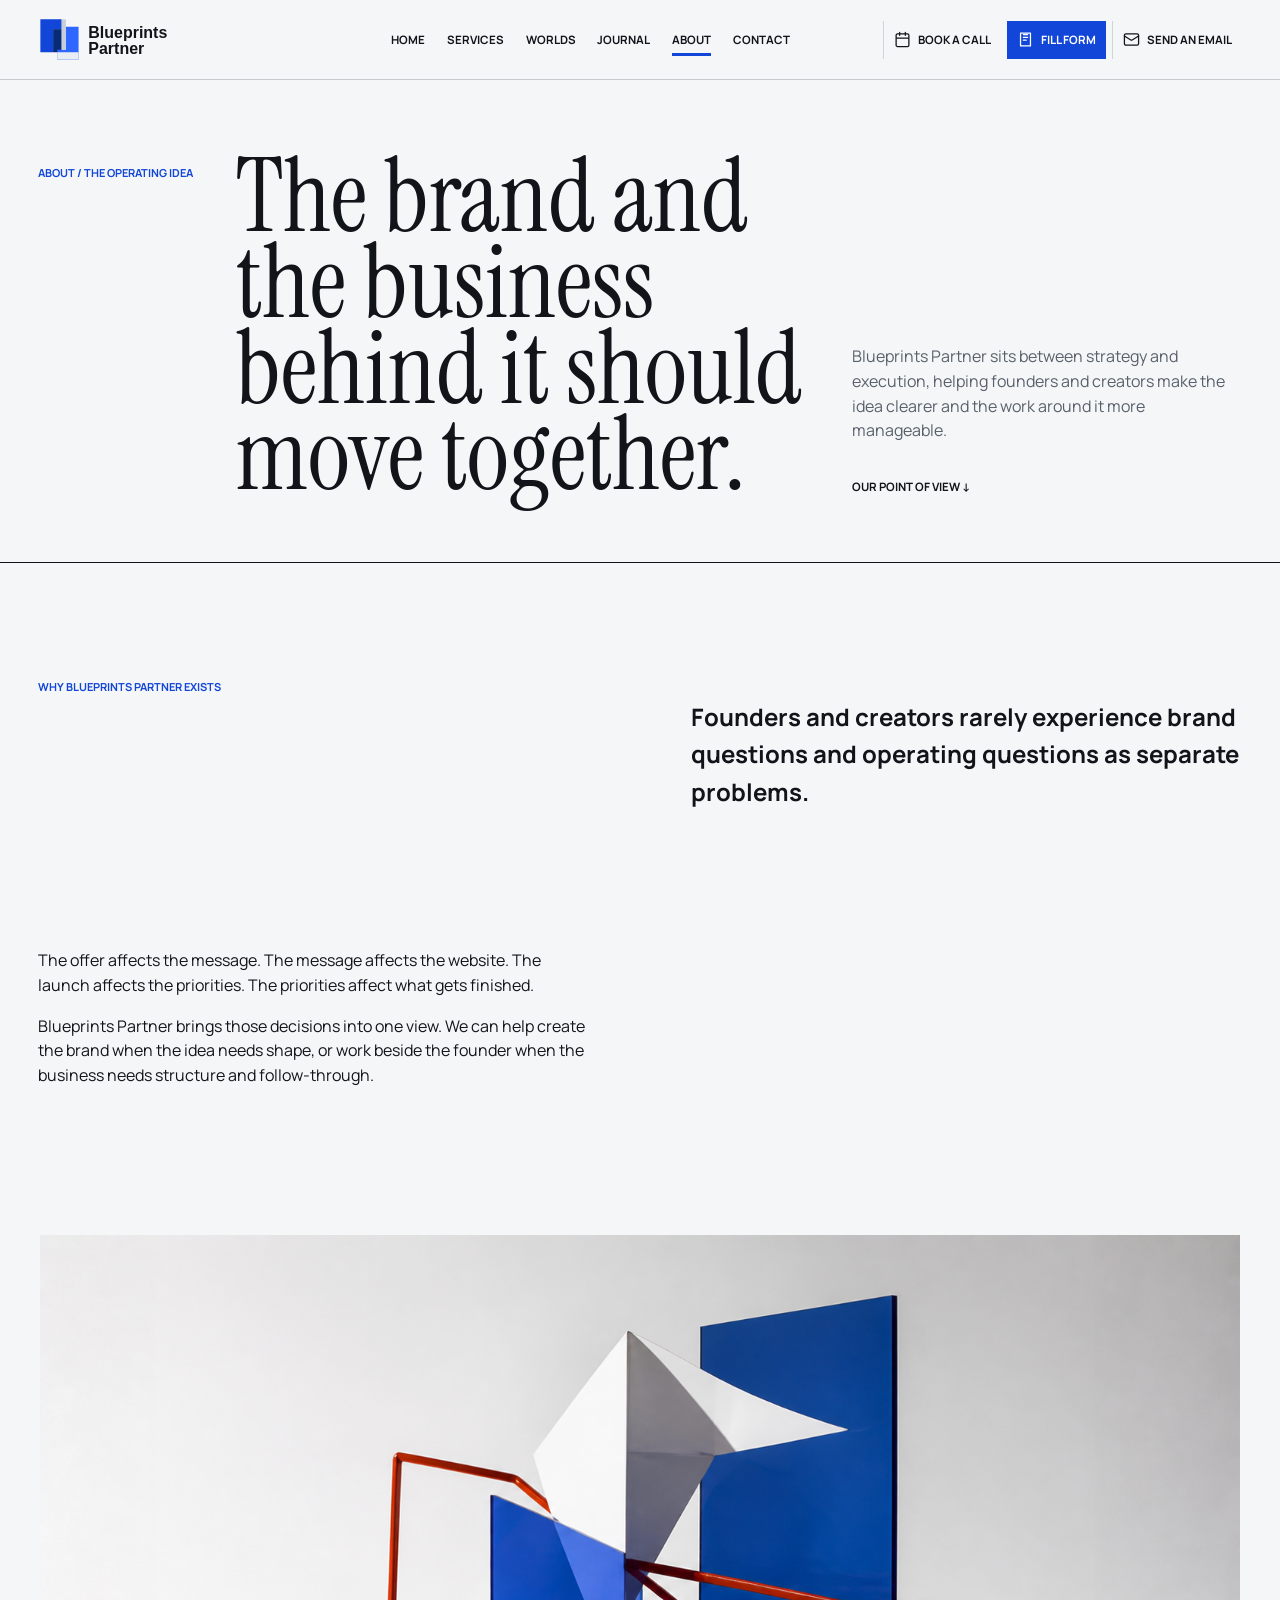
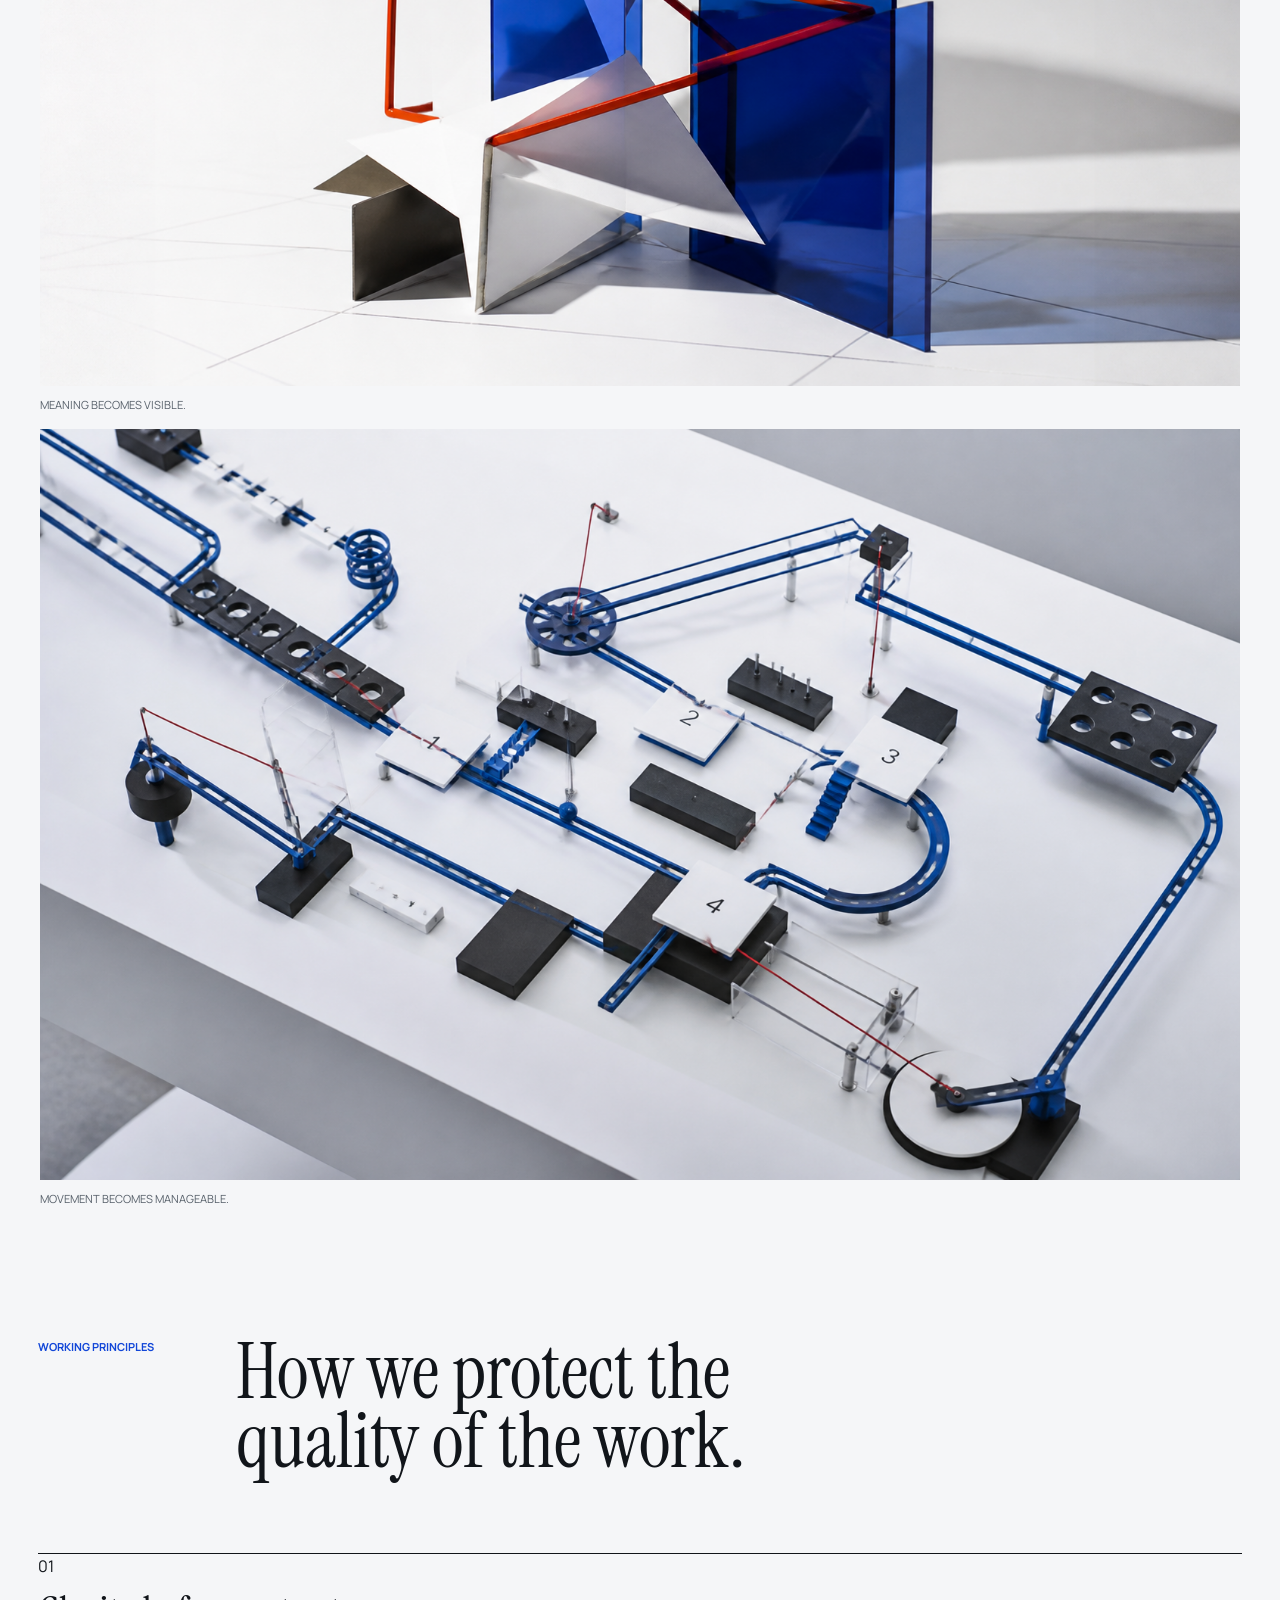
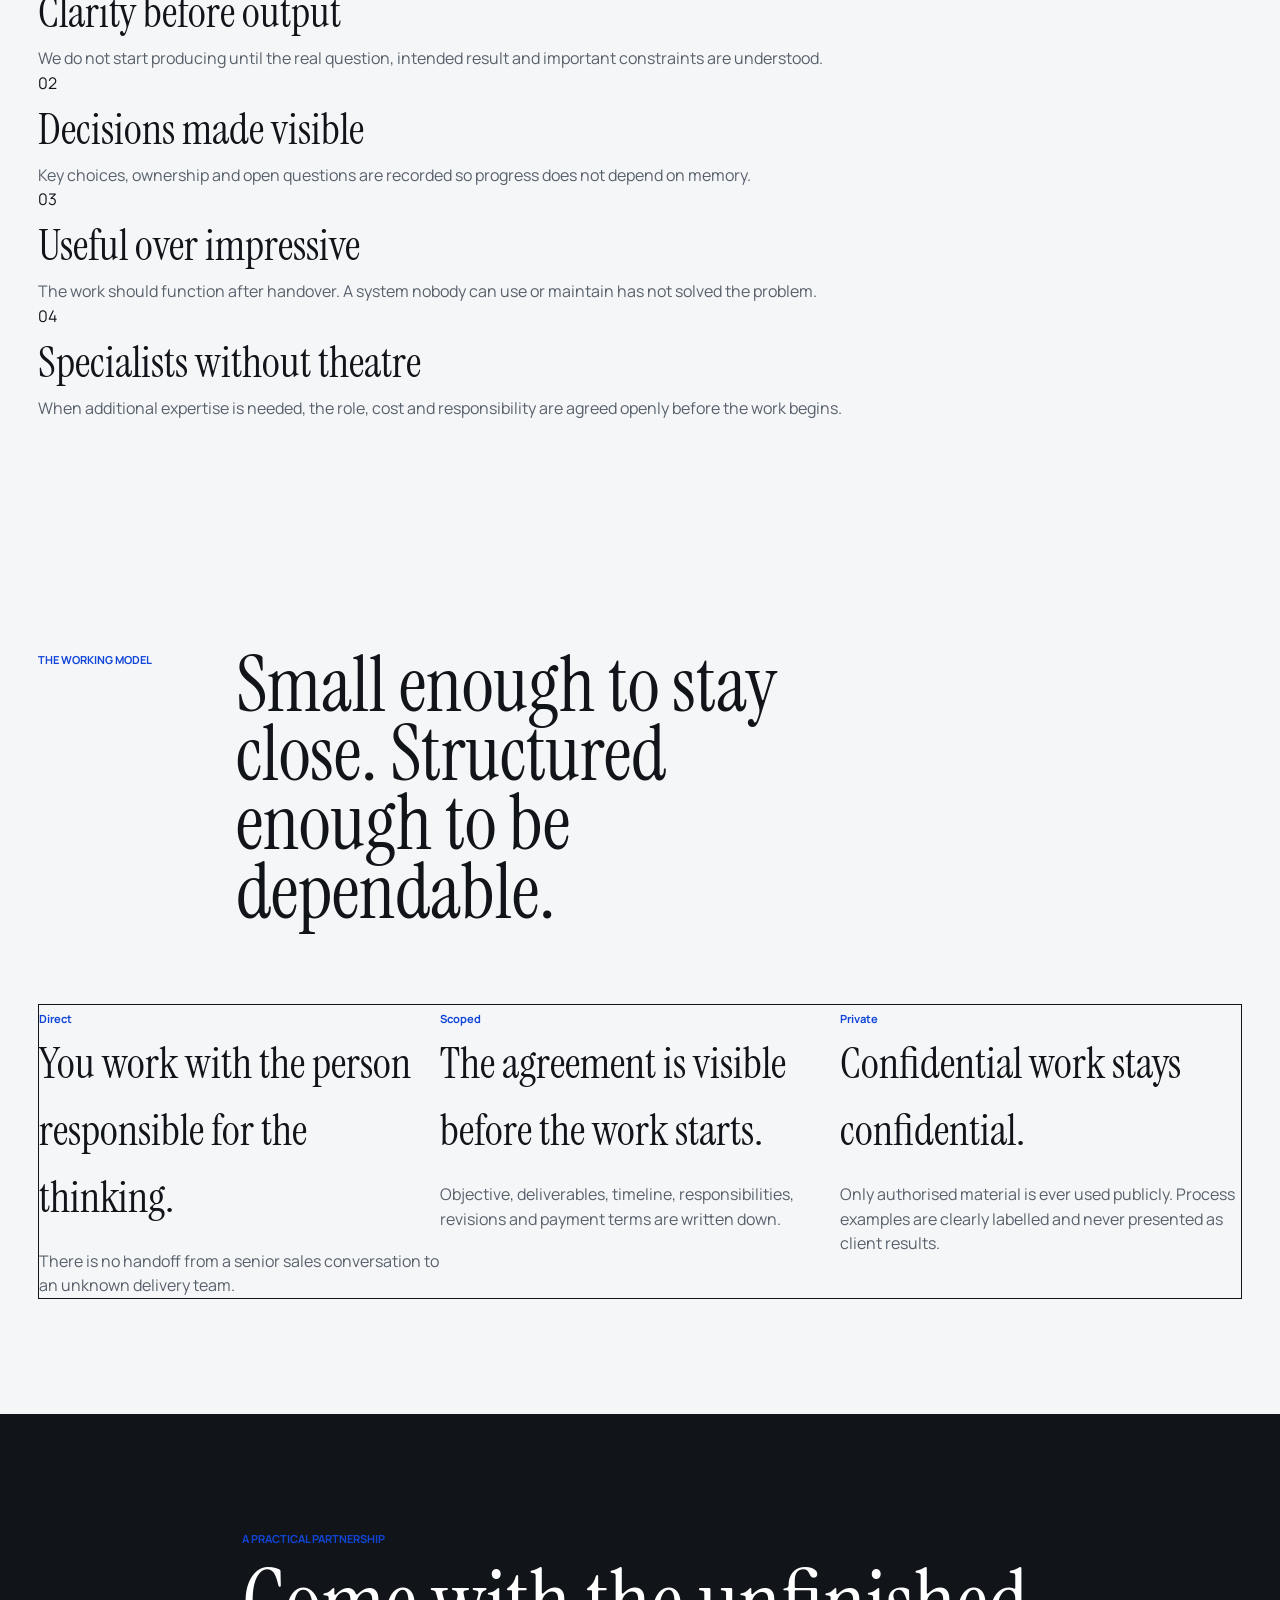
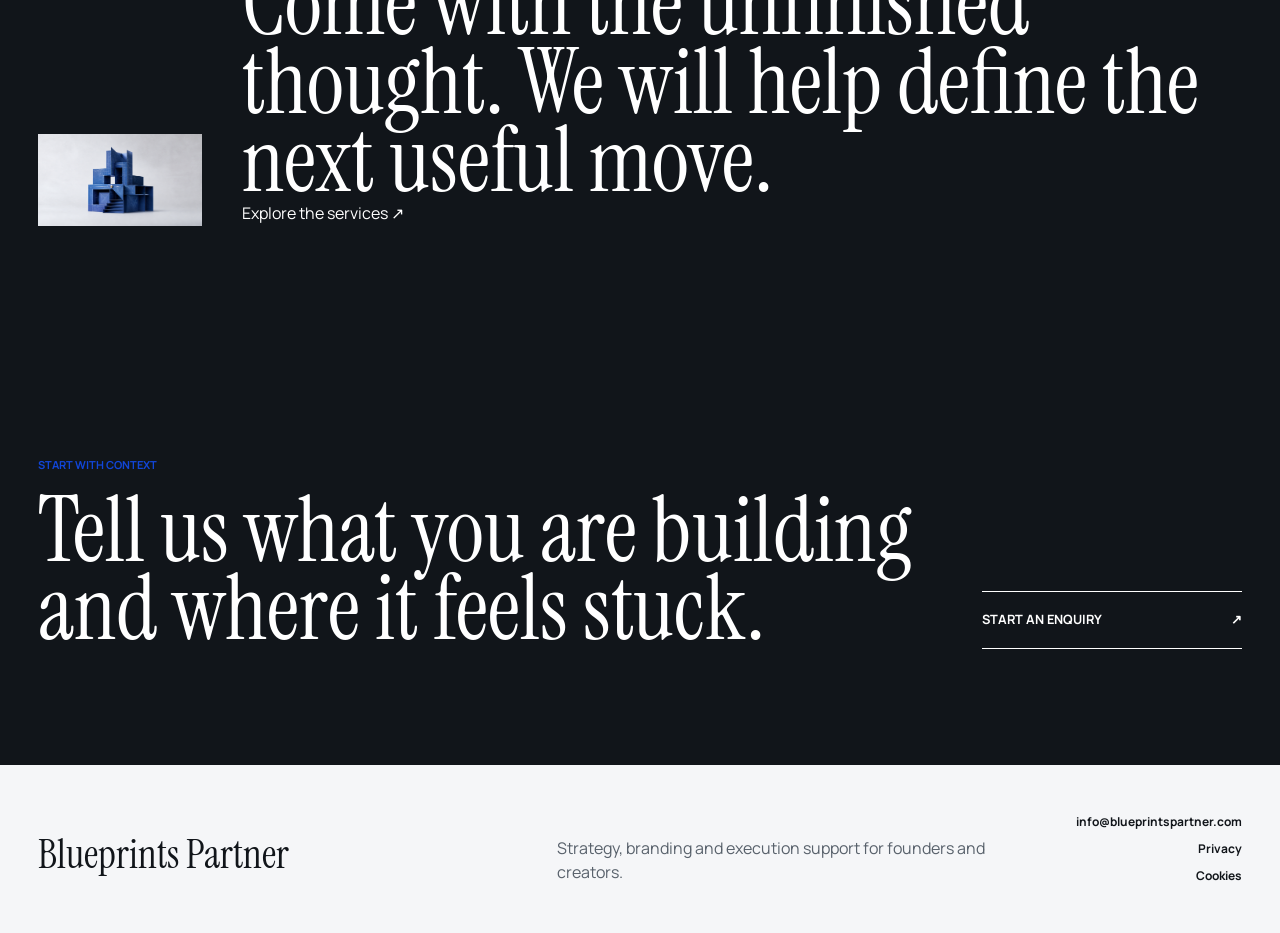
==== commit 3d06d03d: "Publish Blueprint Partner identity redesign" ====
--- a/about.html
+++ b/about.html
@@ -5,24 +5,22 @@
   <meta name="viewport" content="width=device-width, initial-scale=1">
   <meta name="description" content="Blueprints Partner combines brand thinking with practical operating support for founders and creators.">
   <title>About | Blueprints Partner</title>
-  <link rel="icon" href="assets/logo.png" type="image/png">
+  <link rel="icon" href="assets/brand/favicon.svg" type="image/svg+xml">
   <link rel="stylesheet" href="styles.css">
   <script src="script.js" defer></script>
 </head>
 <body data-page="about">
   <a class="skip-link" href="#main">Skip to content</a>
   <header class="site-header" data-header>
-    <a class="brand-mark" href="index.html" aria-label="Blueprints Partner home"><img src="assets/logo-transparent.png" alt="Blueprints Partner"></a>
+    <a class="brand-mark" href="index.html" aria-label="Blueprints Partner home"><img src="assets/brand/logo-primary.svg" alt="Blueprints Partner"></a>
     <nav class="desktop-nav" aria-label="Primary navigation"><a href="index.html">Home</a><a href="services.html">Services</a><a href="worlds.html">Worlds</a><a href="journal.html">Journal</a><a href="about.html" aria-current="page">About</a><a href="contact.html">Contact</a></nav>
-    <div class="header-actions" aria-label="Contact options"><a class="header-action" href="https://cal.com/blueprints-partner/introductory-call" target="_blank" rel="noreferrer" title="Book a call"><svg aria-hidden="true" viewBox="0 0 24 24" fill="none" stroke="currentColor" stroke-linecap="round" stroke-linejoin="round"><path d="M8 2v4M16 2v4M3 10h18M5 4h14a2 2 0 0 1 2 2v14a2 2 0 0 1-2 2H5a2 2 0 0 1-2-2V6a2 2 0 0 1 2-2Z"/></svg><span>Book a call</span></a><a class="header-action" href="mailto:info@blueprintspartner.com" title="Send an email"><svg aria-hidden="true" viewBox="0 0 24 24" fill="none" stroke="currentColor" stroke-linecap="round" stroke-linejoin="round"><path d="m22 7-8.991 5.727a2 2 0 0 1-2.009 0L2 7"/><rect width="20" height="16" x="2" y="4" rx="2"/></svg><span>Send an email</span></a></div>
-    <button class="menu-button" type="button" aria-expanded="false" aria-controls="mobile-nav" aria-label="Open navigation" data-menu-button><span></span><span></span></button>
+    <div class="header-actions" aria-label="Contact options"><a class="header-action" href="https://cal.com/blueprints-partner/introductory-call" target="_blank" rel="noreferrer" title="Book a call" aria-label="Book a call"><svg aria-hidden="true" viewBox="0 0 24 24" fill="none" stroke="currentColor" stroke-linecap="round" stroke-linejoin="round"><path d="M8 2v4M16 2v4M3 10h18M5 4h14a2 2 0 0 1 2 2v14a2 2 0 0 1-2 2H5a2 2 0 0 1-2-2V6a2 2 0 0 1 2-2Z"/></svg><span>Book a call</span></a><a class="header-action header-action-form" href="contact.html#enquiry-form" title="Fill the enquiry form" aria-label="Fill the enquiry form"><svg aria-hidden="true" viewBox="0 0 24 24" fill="none" stroke="currentColor" stroke-linecap="round" stroke-linejoin="round"><path d="M9 5h6M9 9h6M9 13h4"/><path d="M5 3h14v18H5z"/></svg><span>Fill form</span></a><a class="header-action" href="mailto:info@blueprintspartner.com" title="Send an email" aria-label="Send an email"><svg aria-hidden="true" viewBox="0 0 24 24" fill="none" stroke="currentColor" stroke-linecap="round" stroke-linejoin="round"><path d="m22 7-8.991 5.727a2 2 0 0 1-2.009 0L2 7"/><rect width="20" height="16" x="2" y="4" rx="2"/></svg><span>Send an email</span></a></div>
   </header>
-  <nav class="mobile-nav" id="mobile-nav" aria-label="Mobile navigation" data-mobile-nav hidden><div class="mobile-nav-links"><a href="index.html">Home</a><a href="services.html">Services</a><a href="worlds.html">Worlds</a><a href="journal.html">Journal</a><a href="about.html" aria-current="page">About</a><a href="contact.html">Contact</a></div><a class="mobile-call" href="contact.html">Start an enquiry <span aria-hidden="true">↗</span></a></nav>
 
   <main id="main">
     <section class="page-hero about-hero" aria-labelledby="page-title">
       <p class="page-kicker reveal">About / The operating idea</p>
-      <h1 id="page-title" class="reveal">The brand and the business behind it should move together.</h1>
+      <h1 id="page-title" class="reveal page-title-long">The brand and the business behind it should move together.</h1>
       <div class="page-hero-copy reveal"><p>Blueprints Partner sits between strategy and execution, helping founders and creators make the idea clearer and the work around it more manageable.</p><a href="#philosophy">Our point of view <span aria-hidden="true">↓</span></a></div>
     </section>
 
@@ -63,6 +61,6 @@
 
     <section class="final-cta" aria-labelledby="final-title"><div class="final-copy reveal"><p class="section-label">Start with context</p><h2 id="final-title">Tell us what you are building and where it feels stuck.</h2></div><a class="final-link reveal" href="contact.html"><span>Start an enquiry</span><span aria-hidden="true">↗</span></a></section>
   </main>
-  <footer class="site-footer"><a class="footer-brand" href="index.html">Blueprints Partner</a><p>Strategy, branding and execution support for founders and creators.</p><div><a href="mailto:info@blueprintspartner.com">info@blueprintspartner.com</a></div></footer>
+  <footer class="site-footer"><a class="footer-brand" href="index.html">Blueprints Partner</a><p>Strategy, branding and execution support for founders and creators.</p><div><a href="mailto:info@blueprintspartner.com">info@blueprintspartner.com</a><a href="privacy.html">Privacy</a><a href="cookies.html">Cookies</a></div></footer>
 </body>
 </html>
--- a/styles.css
+++ b/styles.css
@@ -1,2812 +1,95 @@
-:root {
-  --ink: #11171b;
-  --ink-soft: #30383e;
-  --paper: #f6f7f5;
-  --white: #ffffff;
-  --silver: #d9dddf;
-  --line: #c9ced1;
-  --blue: #164e9e;
-  --blue-deep: #0f315f;
-  --blue-pale: #d9e6f5;
-  --brass: #a77b36;
-  --muted: #667078;
-  --display: "Iowan Old Style", Baskerville, "Times New Roman", serif;
-  --sans: "Avenir Next", Avenir, "Segoe UI", Helvetica, Arial, sans-serif;
-  --header-height: 72px;
+@font-face{font-family:"Instrument Serif";src:url("assets/fonts/instrument-serif-regular.ttf") format("truetype");font-style:normal;font-weight:400;font-display:swap}
+@font-face{font-family:"Instrument Serif";src:url("assets/fonts/instrument-serif-italic.ttf") format("truetype");font-style:italic;font-weight:400;font-display:swap}
+@font-face{font-family:Manrope;src:url("assets/fonts/manrope-regular.ttf") format("truetype");font-style:normal;font-weight:400;font-display:swap}
+@font-face{font-family:Manrope;src:url("assets/fonts/manrope-semibold.ttf") format("truetype");font-style:normal;font-weight:600;font-display:swap}
+@font-face{font-family:Manrope;src:url("assets/fonts/manrope-bold.ttf") format("truetype");font-style:normal;font-weight:700 800;font-display:swap}
+
+:root{
+  --cobalt:#1146d8;--signal:#2d67ff;--navy:#082b78;--silver:#c7ceda;--paper:#f5f6f8;
+  --white:#fff;--ink:#11151a;--muted:#58616b;--warm:#f05a3a;--line:#cfd4db;
+  --display:"Instrument Serif",Georgia,serif;--sans:Manrope,Arial,sans-serif;
+  --gutter:clamp(20px,3vw,48px);--section:clamp(76px,9vw,132px);--header:80px;
+  --max:1600px;--copy:720px;
 }
+*{box-sizing:border-box}html{scroll-behavior:smooth;scroll-padding-top:calc(var(--header) + 24px)}
+body{margin:0;background:var(--paper);color:var(--ink);font-family:var(--sans);font-size:16px;line-height:1.55;letter-spacing:0;overflow-x:hidden}
+body[data-page="worlds"]{background:#0b0d10;color:var(--white)}
+img,video{display:block;max-width:100%}a{color:inherit;text-decoration:none}button,input,select,textarea{font:inherit;color:inherit}
+button{cursor:pointer}.skip-link{position:fixed;z-index:100;top:8px;left:8px;padding:10px 14px;background:var(--white);transform:translateY(-160%)}.skip-link:focus{transform:none}
+.section-label,.page-kicker{margin:0;color:var(--cobalt);font-size:.69rem;font-weight:800;text-transform:uppercase}
+.reveal{opacity:0;transform:translateY(18px);transition:opacity .55s ease,transform .55s ease}.reveal.is-visible{opacity:1;transform:none}
 
-* {
-  box-sizing: border-box;
+/* Always-visible navigation */
+.site-header{position:fixed;z-index:50;inset:0 0 auto;min-height:var(--header);display:grid;grid-template-columns:minmax(190px,260px) 1fr auto;align-items:center;gap:24px;padding:10px var(--gutter);border-bottom:1px solid rgba(17,21,26,.2);background:rgba(245,246,248,.94);backdrop-filter:blur(14px);transition:background .2s ease,box-shadow .2s ease}
+.site-header.is-scrolled{box-shadow:0 7px 24px rgba(8,43,120,.08)}
+.brand-mark{display:block;width:min(225px,100%)}.brand-mark img{width:100%;height:auto}
+.desktop-nav{display:flex;justify-content:center;gap:clamp(14px,1.7vw,30px);white-space:nowrap}
+.desktop-nav a,.header-action{position:relative;font-size:.72rem;font-weight:700;text-transform:uppercase}
+.desktop-nav a::after{content:"";position:absolute;right:0;bottom:-8px;left:0;height:3px;background:var(--cobalt);transform:scaleX(0);transform-origin:right;transition:transform .18s ease}
+.desktop-nav a:hover::after,.desktop-nav a[aria-current="page"]::after{transform:scaleX(1);transform-origin:left}
+.header-actions{display:flex;align-items:center;gap:6px}.header-action{display:flex;align-items:center;gap:7px;min-height:38px;padding:8px 10px;border-left:1px solid var(--line)}
+.header-action svg{width:17px;height:17px;stroke-width:1.8}.header-action:hover{color:var(--cobalt)}
+.header-action-form{background:var(--cobalt);color:var(--white);border:0}.header-action-form:hover{background:var(--navy);color:var(--white)}
+.menu-button,.mobile-nav{display:none}
+.worlds-header{background:rgba(11,13,16,.94);border-color:rgba(255,255,255,.2)}.worlds-header .brand-mark img{content:url("assets/brand/logo-primary-reverse.svg")}.worlds-header a{color:var(--white)}
+
+/* Full-bleed opening film */
+.hero{position:relative;height:min(900px,96svh);min-height:720px;display:grid;grid-template-columns:minmax(0,1fr) minmax(300px,430px);grid-template-rows:1fr auto;padding:calc(var(--header) + 56px) var(--gutter) 34px;background:var(--ink);color:var(--white);overflow:hidden}
+.hero::before{content:"";position:absolute;z-index:1;inset:0;background:rgba(6,10,14,.38)}.hero-film{position:absolute;inset:0;width:100%;height:100%;object-fit:cover;object-position:center}
+.hero-video-control{position:absolute;z-index:3;top:calc(var(--header) + 22px);right:var(--gutter);padding:9px 12px;border:1px solid rgba(255,255,255,.7);border-radius:0;background:rgba(17,21,26,.52);color:var(--white);font-size:.66rem;font-weight:800;text-transform:uppercase;backdrop-filter:blur(8px)}.hero-video-control:hover,.hero-video-control:focus-visible{background:var(--white);color:var(--ink)}
+.hero-copy,.hero-audiences,.hero-next{position:relative;z-index:2}.hero-copy{grid-column:1;align-self:end;max-width:1080px;padding:0 3vw 42px 0}.hero-brand-name{margin:0 0 26px;font-size:.76rem;font-weight:800;text-transform:uppercase}.hero-copy h1{margin:0;font-family:var(--display);font-size:clamp(5rem,8.8vw,10rem);font-weight:400;line-height:.8;text-shadow:0 2px 26px rgba(0,0,0,.32)}.hero-copy h1 em{display:block;color:#bed0ff;font-style:italic}.hero-copy>p:last-child{max-width:650px;margin:34px 0 0;font-size:clamp(1rem,1.25vw,1.2rem);font-weight:600;text-shadow:0 2px 16px rgba(0,0,0,.65)}
+.hero-audiences{grid-column:2;align-self:end;margin-bottom:42px;border-block:1px solid rgba(255,255,255,.58)}.hero-audiences p{display:grid;grid-template-columns:74px 1fr;gap:14px;margin:0;padding:17px 0;font-family:var(--display);font-size:1.35rem;line-height:1}.hero-audiences p+p{border-top:1px solid rgba(255,255,255,.35)}.hero-audiences span{font-family:var(--sans);font-size:.66rem;font-weight:800;text-transform:uppercase}
+.hero-next{grid-column:1/-1;display:flex;justify-content:space-between;padding-top:14px;border-top:1px solid rgba(255,255,255,.58);font-size:.72rem;font-weight:800;text-transform:uppercase}
+
+/* Shared section hierarchy */
+.decision-section,.inside,.journal-preview,.service-guide,.custom-projects,.faq,.contact-options,.enquiry-section,.about-philosophy,.principles,.working-model,.journal-index{padding:var(--section) var(--gutter)}
+.decision-heading,.inside-heading,.journal-preview-heading,.service-guide-heading,.custom-heading,.faq-heading,.contact-options-heading,.journal-index-heading,.principles-heading,.working-model-heading{display:grid;grid-template-columns:170px minmax(0,1fr) minmax(240px,400px);gap:28px;align-items:start;margin-bottom:clamp(48px,6vw,84px)}
+.decision-heading h2,.inside-heading h2,.journal-preview-heading h2,.service-guide-heading h2,.custom-heading h2,.faq-heading h2,.contact-options-heading h2,.journal-index-heading h2,.principles-heading h2,.working-model-heading h2{margin:0;font-family:var(--display);font-size:clamp(3.5rem,6vw,7rem);font-weight:400;line-height:.9}
+.decision-heading>p:last-child,.custom-heading>p:last-child{margin:0;color:var(--muted)}
+
+.decision-grid{display:grid;grid-template-columns:1fr 1fr;border:1px solid var(--ink)}.decision-offer{display:flex;min-height:640px;flex-direction:column;padding:clamp(28px,4vw,58px)}.decision-offer+ .decision-offer{border-left:1px solid var(--ink)}
+.decision-cos{background:var(--ink);color:var(--white)}.decision-topline{display:flex;justify-content:space-between;font-size:.7rem;font-weight:800;text-transform:uppercase}.decision-offer h3{max-width:580px;margin:90px 0 32px;font-family:var(--display);font-size:clamp(3.4rem,5vw,6.4rem);font-weight:400;line-height:.87}.decision-prompt{max-width:570px;font-size:1.12rem;font-weight:700}.decision-offer>p:not(.decision-prompt){max-width:600px;color:var(--muted)}.decision-cos>p:not(.decision-prompt){color:#c6cbd2}
+.decision-price,.service-investment{display:grid;gap:10px;margin-top:auto;padding:22px 24px;border-left:8px solid var(--signal);background:#e4ebff;color:var(--ink)}
+.decision-cos .decision-price{background:var(--cobalt);color:var(--white)}.decision-price>span,.service-investment>span,.service-investment small{font-size:.68rem;font-weight:800;text-transform:uppercase}.decision-price>div,.service-investment>div{display:flex;align-items:baseline;gap:18px}.decision-price s,.service-investment s{color:#6f7887;font-size:1.08rem}.decision-price strong,.service-investment strong{color:var(--cobalt);font-size:clamp(2.8rem,4.5vw,4.6rem);font-weight:800;line-height:1}.decision-cos .decision-price strong{color:var(--white)}
+.decision-link{display:flex;justify-content:space-between;margin-top:28px;padding-top:14px;border-top:1px solid currentColor;font-size:.75rem;font-weight:800;text-transform:uppercase}.custom-route{display:flex;justify-content:space-between;gap:24px;padding:26px 0;border-bottom:1px solid var(--ink)}.custom-route p{margin:0}.custom-route span{font-weight:800}.custom-route a{color:var(--cobalt);font-weight:700}
+
+/* Home imagery and engagement previews */
+.home-worlds{padding:var(--section) 0;background:var(--white)}.home-worlds-head{display:grid;grid-template-columns:170px 1fr auto;gap:28px;align-items:end;padding:0 var(--gutter) 48px}.home-worlds-head h2{margin:0;font-family:var(--display);font-size:clamp(4rem,7vw,8rem);font-weight:400;line-height:.86}.home-worlds-head a,.section-text-link{font-size:.75rem;font-weight:800;text-transform:uppercase}
+.home-worlds-grid{display:grid;grid-template-columns:repeat(12,1fr);grid-auto-rows:minmax(150px,18vw);gap:10px}.home-world{grid-column:span 3;margin:0;overflow:hidden}.home-world-wide{grid-column:span 6}.home-world-tall{grid-row:span 2}.home-world img,.home-world video{width:100%;height:100%;object-fit:cover;transition:transform .7s ease}.home-world:hover img,.home-world:hover video{transform:scale(1.02)}
+.inside{background:#e9edf4}.preview-switcher{display:flex;border-bottom:1px solid var(--ink)}.preview-switcher button{flex:1;padding:18px;border:0;background:none;text-align:left;font-size:.78rem;font-weight:800;text-transform:uppercase}.preview-switcher button[aria-selected="true"]{background:var(--cobalt);color:var(--white)}.preview-stage{padding-top:40px}.preview-panel{display:grid;grid-template-columns:minmax(240px,360px) 1fr;gap:5vw}.preview-context h3{margin:20px 0;font-family:var(--display);font-size:3rem;font-weight:400;line-height:1}.preview-context>span{color:var(--cobalt);font-size:.7rem;font-weight:800;text-transform:uppercase}.document-preview,.board-preview{padding:clamp(24px,4vw,54px);background:var(--white);box-shadow:0 18px 60px rgba(8,43,120,.08)}.document-preview header,.board-preview header{display:flex;justify-content:space-between;padding-bottom:18px;border-bottom:1px solid}.document-title{display:grid;gap:12px;padding:64px 0}.document-title span,.board-columns span{color:var(--cobalt);font-size:.68rem;font-weight:800;text-transform:uppercase}.document-title strong{font-family:var(--display);font-size:3rem;font-weight:400}.document-preview dl{display:grid;grid-template-columns:1fr 1fr;margin:0}.document-preview dl div{padding:18px;border-top:1px solid var(--line)}.document-preview dt{font-weight:800}.document-preview dd{margin:8px 0 0;color:var(--muted)}.board-preview header strong{display:block;font-family:var(--display);font-size:2rem;font-weight:400}.board-columns{display:grid;grid-template-columns:repeat(3,1fr);gap:12px;padding:40px 0}.board-columns div{padding:18px;background:var(--paper)}.board-preview footer{display:grid;gap:8px;padding-top:20px;border-top:1px solid}.section-text-link{display:inline-block;margin-top:40px;color:var(--cobalt)}
+.journal-preview-grid{display:grid;grid-template-columns:repeat(3,1fr);border-top:1px solid}.journal-card{display:flex;min-height:420px;flex-direction:column;padding:26px;border-right:1px solid}.journal-card:last-child{border-right:0}.journal-card>span,.journal-index-card span{color:var(--cobalt);font-size:.69rem;font-weight:800;text-transform:uppercase}.journal-card h3{margin:auto 0 22px;font-family:var(--display);font-size:clamp(2.3rem,3.4vw,4rem);font-weight:400;line-height:.92}.journal-card p{margin:0;color:var(--muted)}
+
+/* Internal heroes: intentionally compact */
+.page-hero{display:grid;grid-template-columns:170px minmax(0,1fr) minmax(250px,390px);gap:28px;align-items:end;min-height:clamp(470px,59svh,650px);padding:calc(var(--header) + 74px) var(--gutter) 64px;border-bottom:1px solid var(--ink)}
+.page-hero h1{grid-column:2;margin:0;font-family:var(--display);font-size:clamp(5rem,8vw,9.5rem);font-weight:400;line-height:.84}.page-hero-copy{grid-column:3}.page-hero-copy p{margin:0 0 30px;color:var(--muted)}.page-hero-copy a{font-size:.72rem;font-weight:800;text-transform:uppercase}.page-kicker{align-self:start;padding-top:10px}
+.guide-rows{border-top:1px solid}.guide-row{display:grid;grid-template-columns:70px 1fr minmax(220px,300px) 30px;gap:20px;align-items:center;padding:26px 0;border-bottom:1px solid}.guide-row strong{font-family:var(--display);font-size:2rem;font-weight:400}.guide-row em{font-style:normal;color:var(--cobalt);font-size:.75rem;font-weight:800;text-transform:uppercase}
+
+/* Services */
+.service-detail{padding:var(--section) var(--gutter)}.service-detail-cos{background:var(--ink);color:var(--white)}.service-detail-head{display:grid;grid-template-columns:1fr minmax(290px,410px);gap:40px;align-items:end;margin-bottom:60px}.service-detail-head h2{max-width:900px;margin:12px 0 0;font-family:var(--display);font-size:clamp(4.5rem,8vw,9rem);font-weight:400;line-height:.84}.service-investment{margin:0}.service-detail-cos .service-investment{background:var(--cobalt);color:var(--white)}.service-detail-cos .service-investment strong{color:var(--white)}.service-art{margin:0}.service-art img{width:100%;max-height:720px;object-fit:cover}.service-art figcaption{padding-top:10px;color:var(--muted);font-size:.7rem;text-transform:uppercase}.service-detail-cos .service-art figcaption{color:#aeb6c2}.service-thesis{display:grid;grid-template-columns:170px 1fr;gap:28px;padding:70px 0}.service-thesis p{margin:0;color:var(--cobalt);font-weight:800}.service-thesis h3{max-width:1000px;margin:0;font-family:var(--display);font-size:clamp(3rem,5vw,6rem);font-weight:400;line-height:.95}
+.delivery-phases{margin:0;padding:0;list-style:none;border-top:1px solid}.delivery-phases>li{display:grid;grid-template-columns:120px 1fr;padding:46px 0;border-bottom:1px solid}.delivery-phases>li>span{color:var(--cobalt);font-weight:800}.delivery-phases h3{margin:0 0 16px;font-family:var(--display);font-size:2.7rem;font-weight:400}.delivery-phases p{max-width:800px}.delivery-phases ul{display:grid;grid-template-columns:1fr 1fr;gap:7px 30px;padding-left:18px;color:var(--muted)}.delivery-phases-dark ul{color:#b8c0cc}
+.scope-note{display:grid;grid-template-columns:1fr 1fr;gap:50px;padding:50px 0;border-bottom:1px solid}.scope-note span{color:var(--cobalt);font-size:.7rem;font-weight:800;text-transform:uppercase}.ongoing-note{max-width:720px;margin:40px 0;color:#c3c9d2}.service-book{display:flex;justify-content:space-between;margin-top:40px;padding:24px 0;border-block:1px solid;font-family:var(--display);font-size:1.8rem}.service-book span:last-child{color:var(--cobalt)}.service-book-light span:last-child{color:#8fb0ff}
+.custom-list{border-top:1px solid}.custom-item{display:grid;grid-template-columns:1fr 1fr 160px;gap:40px;align-items:start;padding:36px 0;border-bottom:1px solid}.custom-item>div{display:grid;grid-template-columns:50px 1fr}.custom-item h3{margin:0;font-family:var(--display);font-size:2.5rem;font-weight:400}.custom-item p{margin:0;color:var(--muted)}.custom-item>strong{text-align:right;color:var(--cobalt);font-size:.75rem;text-transform:uppercase}.faq-list details{border-top:1px solid}.faq-list details:last-child{border-bottom:1px solid}.faq-list summary{display:flex;justify-content:space-between;gap:20px;padding:25px 0;font-weight:700;cursor:pointer}.faq-list details p{max-width:800px;margin:0;padding:0 0 30px;color:var(--muted)}
+
+/* Worlds */
+.worlds-main{padding-top:var(--header)}.worlds-title{margin:0;padding:28px var(--gutter);font-family:var(--display);font-size:clamp(5rem,12vw,14rem);font-weight:400;line-height:.8}.worlds-field{display:grid;gap:10px;overflow:hidden;padding-bottom:10px}.worlds-belt{display:flex;width:max-content;gap:10px;animation:worlds-left 76s linear infinite;will-change:transform}.worlds-belt-two{animation-name:worlds-right;animation-duration:84s}.worlds-belt-three{animation-duration:92s}.worlds-belt-set{display:flex;gap:10px}.world-tile{flex:none;width:320px;height:380px;margin:0;overflow:hidden;background:#171a20}.tile-landscape{width:520px}.tile-wide{width:650px}.tile-square{width:380px}.world-tile img,.world-tile video{width:100%;height:100%;object-fit:cover}.crop-left img{object-position:left}.crop-right img{object-position:right}.crop-bottom img{object-position:bottom}.crop-detail img{transform:scale(1.15)}@keyframes worlds-left{to{transform:translateX(-50%)}}@keyframes worlds-right{from{transform:translateX(-50%)}to{transform:translateX(0)}}
+
+/* Journal */
+.journal-index-grid{display:grid;grid-template-columns:repeat(3,1fr);gap:10px}.journal-index-card img{width:100%;aspect-ratio:4/5;object-fit:cover}.journal-index-card h3{margin:22px 0 12px;font-family:var(--display);font-size:2.6rem;font-weight:400;line-height:.95}.journal-entry{padding:var(--section) var(--gutter);border-top:1px solid}.journal-entry-blue{background:var(--cobalt);color:var(--white)}.journal-entry-head h2{max-width:1050px;margin:18px 0 0;font-family:var(--display);font-size:clamp(4rem,7vw,8rem);font-weight:400;line-height:.88}.journal-entry-head>span{color:var(--cobalt);font-size:.7rem;font-weight:800;text-transform:uppercase}.journal-entry-blue .journal-entry-head>span{color:var(--white)}.journal-entry-body{max-width:760px;margin:60px auto 0}.journal-entry-body p{font-size:1.05rem}.journal-entry-body .entry-lead{font-family:var(--display);font-size:2.6rem;line-height:1.08}.journal-entry-body blockquote{margin:50px 0;padding:26px 0;border-block:1px solid;font-family:var(--display);font-size:3rem;line-height:1}
+
+/* About and contact */
+.about-philosophy{display:grid;grid-template-columns:1fr 1fr;gap:8vw}.about-philosophy-copy h2,.enquiry-intro h2{margin:18px 0 28px;font-family:var(--display);font-size:clamp(4rem,7vw,8rem);font-weight:400;line-height:.88}.about-visual{margin:0}.about-visual img{width:100%}.about-visual figcaption{padding-top:10px;color:var(--muted);font-size:.7rem;text-transform:uppercase}.principles-list{border-top:1px solid}.principles-list>div{display:grid;grid-template-columns:80px 1fr 1fr;gap:30px;padding:28px 0;border-bottom:1px solid}.principles-list h3{margin:0;font-family:var(--display);font-size:2.7rem;font-weight:400}.principles-list p{margin:0;color:var(--muted)}.working-model-grid{display:grid;grid-template-columns:repeat(3,1fr);border:1px solid}.working-model-grid>div{display:flex;min-height:320px;flex-direction:column;padding:28px;border-right:1px solid}.working-model-grid>div:last-child{border:0}.working-model-grid span{color:var(--cobalt);font-size:.7rem;font-weight:800}.working-model-grid h3{margin:auto 0 18px;font-family:var(--display);font-size:2.7rem;font-weight:400}.working-model-grid p{margin:0;color:var(--muted)}.about-close,.final-cta,.contact-book{display:grid;grid-template-columns:1fr auto;gap:40px;align-items:end;padding:var(--section) var(--gutter);background:var(--ink);color:var(--white)}.about-close-copy h2,.final-copy h2{max-width:1000px;margin:18px 0 0;font-family:var(--display);font-size:clamp(4rem,7vw,8rem);font-weight:400;line-height:.88}.about-close-object img{width:min(400px,35vw)}.final-link{display:flex;min-width:260px;justify-content:space-between;padding:18px 0;border-block:1px solid;font-size:.8rem;font-weight:800;text-transform:uppercase}
+.contact-option-grid{display:grid;grid-template-columns:repeat(3,1fr);border:1px solid}.contact-option{display:flex;min-height:390px;flex-direction:column;padding:28px;border-right:1px solid}.contact-option:last-child{border:0}.contact-option>span{color:var(--cobalt);font-size:.7rem;font-weight:800}.contact-option h3{margin:auto 0 20px;font-family:var(--display);font-size:2.8rem;font-weight:400;line-height:.95}.contact-option p{color:var(--muted)}.contact-option strong{font-size:.75rem;text-transform:uppercase}.enquiry-section{display:grid;grid-template-columns:minmax(280px,430px) 1fr;gap:8vw;background:#e9edf4}.enquiry-intro p{color:var(--muted)}.enquiry-form{display:grid;grid-template-columns:1fr 1fr;gap:28px}.form-row{display:grid;gap:9px}.form-row-wide{grid-column:1/-1}.form-row label{font-size:.7rem;font-weight:800;text-transform:uppercase}.form-row label span{color:var(--cobalt)}.form-row input,.form-row textarea,.form-row select{width:100%;padding:12px 0;border:0;border-bottom:1px solid;background:transparent;border-radius:0}.form-row input:focus,.form-row textarea:focus,.form-row select:focus{outline:0;border-bottom:4px solid var(--cobalt)}.form-row textarea{min-height:110px;resize:vertical}.form-trap{position:absolute!important;width:1px;height:1px;overflow:hidden;clip:rect(0,0,0,0)}.form-actions{align-items:start}.form-actions>p{max-width:58ch;margin:0;color:var(--muted);font-size:.78rem}.form-actions button{display:flex;justify-content:space-between;padding:17px 0;border:0;border-block:1px solid;background:transparent;font-family:var(--display);font-size:2rem;text-align:left}.form-actions button:hover{color:var(--cobalt)}.form-actions button:disabled{opacity:.55;cursor:wait}.form-status{font-weight:700}.form-status[data-state="success"]{color:#126338}.form-status[data-state="error"]{color:#a62918}.privacy-note a{text-decoration:underline}.legal-page{max-width:960px;margin:0 auto;padding:calc(var(--header) + 70px) var(--gutter) var(--section)}.legal-page h1{margin:0 0 40px;font-family:var(--display);font-size:clamp(4.5rem,8vw,8rem);font-weight:400;line-height:.86}.legal-page h2{margin:50px 0 14px;font-family:var(--display);font-size:2.4rem;font-weight:400}.legal-page p,.legal-page li{color:var(--muted)}
+
+.site-footer{display:grid;grid-template-columns:1fr 1fr auto;gap:30px;align-items:end;padding:48px var(--gutter);border-top:1px solid;background:var(--paper)}.footer-brand{font-family:var(--display);font-size:2.5rem}.site-footer p{max-width:470px;margin:0;color:var(--muted)}.site-footer div{display:grid;gap:8px;text-align:right;font-size:.75rem;font-weight:700}.site-footer a:hover{color:var(--cobalt)}
+
+@media(max-width:1180px){
+  :root{--header:116px}.site-header{grid-template-columns:210px 1fr;grid-template-rows:58px 38px;gap:0 18px;padding-top:4px;padding-bottom:4px}.brand-mark{grid-column:1;grid-row:1}.header-actions{grid-column:2;grid-row:1;justify-content:flex-end}.desktop-nav{grid-column:1/-1;grid-row:2;justify-content:flex-start;gap:28px;overflow-x:auto;scrollbar-width:none}.desktop-nav::-webkit-scrollbar{display:none}.header-action span{display:none}.header-action{width:40px;justify-content:center;padding:8px}.header-action-form{width:auto}.header-action-form span{display:inline}.hero{grid-template-columns:1fr 1fr}.hero-copy h1{font-size:clamp(4rem,7vw,6.8rem)}
+  .hero{grid-template-columns:minmax(0,1fr) 300px}.hero-copy h1{font-size:clamp(4.8rem,8vw,7.4rem)}.decision-heading,.inside-heading,.journal-preview-heading,.service-guide-heading,.custom-heading,.faq-heading,.contact-options-heading,.journal-index-heading,.principles-heading,.working-model-heading{grid-template-columns:130px 1fr}.decision-heading>p:last-child,.custom-heading>p:last-child{grid-column:2}.page-hero{grid-template-columns:130px 1fr}.page-hero h1{grid-column:2}.page-hero-copy{grid-column:2}.page-kicker{grid-row:1/3}.service-detail-head{grid-template-columns:1fr}.service-investment{width:min(100%,460px)}
 }
-
-html {
-  scroll-behavior: smooth;
+@media(max-width:760px){
+  :root{--gutter:20px;--section:72px;--header:112px}.site-header{grid-template-columns:minmax(130px,190px) 1fr}.brand-mark{width:178px}.header-actions{gap:2px}.header-action{border:0}.header-action-form span{display:none}.desktop-nav{width:100%;justify-content:space-between;gap:10px;overflow:visible}.desktop-nav a{font-size:.59rem}.hero{height:100svh;min-height:780px;grid-template-columns:1fr;grid-template-rows:1fr auto auto;padding-top:calc(var(--header) + 24px);padding-bottom:18px}.hero-film{object-position:55% center}.hero-video-control{top:calc(var(--header) + 14px);right:20px}.hero-copy{grid-column:1;align-self:end;padding:0 0 20px}.hero-brand-name{margin-bottom:14px}.hero-copy h1{font-size:clamp(3.65rem,15.7vw,5rem);line-height:.82}.hero-copy>p:last-child{margin-top:18px;font-size:.86rem}.hero-audiences{grid-column:1;margin:0 0 18px}.hero-audiences p{padding:13px 0;font-size:1rem}.hero-next{grid-column:1}
+  .decision-heading,.inside-heading,.journal-preview-heading,.service-guide-heading,.custom-heading,.faq-heading,.contact-options-heading,.journal-index-heading,.principles-heading,.working-model-heading,.home-worlds-head{grid-template-columns:1fr;gap:18px;margin-bottom:42px}.decision-heading h2,.inside-heading h2,.journal-preview-heading h2,.service-guide-heading h2,.custom-heading h2,.faq-heading h2,.contact-options-heading h2,.journal-index-heading h2,.principles-heading h2,.working-model-heading h2,.home-worlds-head h2{font-size:clamp(3.8rem,17vw,5.7rem)}.decision-heading>p:last-child,.custom-heading>p:last-child{grid-column:1}.decision-grid{grid-template-columns:1fr}.decision-offer{min-height:600px;padding:28px}.decision-offer+ .decision-offer{border-top:1px solid;border-left:0}.decision-offer h3{margin-top:70px;font-size:3.8rem}.decision-price strong,.service-investment strong{font-size:3.4rem}.custom-route{align-items:flex-start;flex-direction:column}
+  .home-worlds-head{padding-inline:var(--gutter)}.home-worlds-grid{grid-template-columns:repeat(2,1fr);grid-auto-rows:240px}.home-world,.home-world-wide{grid-column:span 1}.home-world-tall{grid-row:span 1}.home-world-video{grid-column:span 2}.preview-switcher{overflow-x:auto}.preview-switcher button{min-width:220px}.preview-panel{grid-template-columns:1fr}.document-preview dl,.board-columns{grid-template-columns:1fr}.journal-preview-grid,.journal-index-grid{grid-template-columns:1fr}.journal-card{min-height:340px;border-right:0;border-bottom:1px solid}
+  .page-hero{grid-template-columns:1fr;gap:18px;min-height:auto;padding-top:calc(var(--header) + 52px);padding-bottom:52px}.page-kicker{grid-row:auto;padding:0}.page-hero h1{grid-column:1;font-size:clamp(4.7rem,21vw,6.3rem)}.page-hero h1.page-title-long{font-size:clamp(3.7rem,16vw,4.8rem);line-height:.88}.page-hero-copy{grid-column:1;max-width:520px}.guide-row{grid-template-columns:38px 1fr 20px}.guide-row em{grid-column:2}.service-detail-head{margin-bottom:42px}.service-detail-head h2{font-size:clamp(4.5rem,20vw,6.5rem)}.service-thesis{grid-template-columns:1fr}.delivery-phases>li{grid-template-columns:42px 1fr}.delivery-phases ul{grid-template-columns:1fr}.scope-note{grid-template-columns:1fr}.service-book{align-items:flex-start;flex-direction:column;gap:14px}.custom-item{grid-template-columns:1fr;gap:22px}.custom-item>strong{text-align:left}.worlds-title{padding-top:32px}.world-tile{width:240px;height:310px}.tile-landscape{width:390px}.tile-wide{width:460px}.tile-square{width:310px}.journal-entry-head h2{font-size:4.4rem}.journal-entry-body{margin-top:38px}.journal-entry-body .entry-lead{font-size:2.15rem}.about-philosophy,.enquiry-section{grid-template-columns:1fr}.principles-list>div{grid-template-columns:40px 1fr}.principles-list p{grid-column:2}.working-model-grid,.contact-option-grid{grid-template-columns:1fr}.working-model-grid>div,.contact-option{min-height:300px;border-right:0;border-bottom:1px solid}.working-model-grid>div:last-child,.contact-option:last-child{border-bottom:0}.about-close,.final-cta,.contact-book{grid-template-columns:1fr}.about-close-object img{width:100%}.enquiry-form{grid-template-columns:1fr}.form-row-wide{grid-column:1}.site-footer{grid-template-columns:1fr;align-items:start}.site-footer div{text-align:left}
 }
-
-body {
-  margin: 0;
-  overflow-x: hidden;
-  background: var(--paper);
-  color: var(--ink);
-  font-family: var(--sans);
-  font-size: 16px;
-  line-height: 1.55;
-  letter-spacing: 0;
-}
-
-body.menu-open {
-  overflow: hidden;
-}
-
-img {
-  display: block;
-  max-width: 100%;
-}
-
-a {
-  color: inherit;
-}
-
-button,
-input,
-textarea,
-select {
-  font: inherit;
-  letter-spacing: 0;
-}
-
-button,
-a {
-  -webkit-tap-highlight-color: transparent;
-}
-
-button:focus-visible,
-a:focus-visible,
-summary:focus-visible {
-  outline: 3px solid rgba(22, 78, 158, 0.45);
-  outline-offset: 4px;
-}
-
-.skip-link {
-  position: fixed;
-  top: 10px;
-  left: 10px;
-  z-index: 200;
-  padding: 10px 14px;
-  background: var(--white);
-  border: 1px solid var(--ink);
-  transform: translateY(-160%);
-}
-
-.skip-link:focus {
-  transform: translateY(0);
-}
-
-.site-header {
-  position: fixed;
-  inset: 0 0 auto;
-  z-index: 80;
-  height: var(--header-height);
-  padding: 0 28px;
-  display: grid;
-  grid-template-columns: 200px 1fr minmax(270px, auto);
-  align-items: center;
-  border-bottom: 1px solid rgba(17, 23, 27, 0.24);
-  transition: background-color 220ms ease, border-color 220ms ease;
-}
-
-.site-header.is-scrolled {
-  background: rgba(246, 247, 245, 0.88);
-  border-bottom-color: rgba(17, 23, 27, 0.14);
-  backdrop-filter: blur(18px) saturate(135%);
-}
-
-.brand-mark {
-  width: 184px;
-  height: 46px;
-  overflow: hidden;
-}
-
-.brand-mark img {
-  width: 184px;
-  height: 46px;
-  object-fit: cover;
-  object-position: center;
-}
-
-.desktop-nav {
-  justify-self: center;
-  display: flex;
-  align-items: center;
-  gap: 24px;
-}
-
-.desktop-nav a,
-.header-call,
-.header-email,
-.header-action {
-  position: relative;
-  font-size: 0.78rem;
-  font-weight: 700;
-  text-decoration: none;
-}
-
-.desktop-nav a::after {
-  content: "";
-  position: absolute;
-  right: 0;
-  bottom: -6px;
-  left: 0;
-  height: 1px;
-  background: currentColor;
-  transform: scaleX(0);
-  transform-origin: right;
-  transition: transform 180ms ease;
-}
-
-.desktop-nav a:hover::after {
-  transform: scaleX(1);
-  transform-origin: left;
-}
-
-.header-call {
-  justify-self: end;
-  display: inline-flex;
-  align-items: center;
-  gap: 9px;
-}
-
-.header-email {
-  justify-self: end;
-  font-size: 0.72rem;
-  font-weight: 700;
-  text-decoration: none;
-}
-
-.header-actions {
-  justify-self: end;
-  display: flex;
-  align-items: center;
-  gap: 18px;
-}
-
-.header-action {
-  display: inline-flex;
-  align-items: center;
-  gap: 7px;
-  white-space: nowrap;
-}
-
-.header-action svg {
-  width: 17px;
-  height: 17px;
-  flex: none;
-  stroke-width: 1.7;
-  transition: transform 180ms ease;
-}
-
-.header-action:hover svg {
-  transform: translateY(-2px);
-}
-
-.header-call span,
-.arrow-link span,
-.button-link span,
-.final-link span:last-child,
-.mobile-call span {
-  transition: transform 180ms ease;
-}
-
-.header-call:hover span,
-.button-link:hover span,
-.final-link:hover span:last-child,
-.mobile-call:hover span {
-  transform: translate(3px, -3px);
-}
-
-.arrow-link:hover span {
-  transform: translate(3px, 3px);
-}
-
-.menu-button {
-  display: none;
-  width: 44px;
-  height: 44px;
-  padding: 0;
-  border: 0;
-  background: transparent;
-  color: inherit;
-  cursor: pointer;
-}
-
-.menu-button span {
-  width: 28px;
-  height: 1px;
-  display: block;
-  margin: 7px auto;
-  background: currentColor;
-  transition: transform 200ms ease;
-}
-
-.menu-button[aria-expanded="true"] span:first-child {
-  transform: translateY(4px) rotate(45deg);
-}
-
-.menu-button[aria-expanded="true"] span:last-child {
-  transform: translateY(-4px) rotate(-45deg);
-}
-
-.mobile-nav {
-  position: fixed;
-  inset: 0;
-  z-index: 70;
-  padding: 110px 28px 32px;
-  display: flex;
-  flex-direction: column;
-  justify-content: space-between;
-  background: var(--ink);
-  color: var(--white);
-}
-
-.mobile-nav[hidden] {
-  display: none;
-}
-
-.mobile-nav-links {
-  display: grid;
-}
-
-.mobile-nav-links a {
-  padding: 15px 0;
-  border-bottom: 1px solid rgba(255, 255, 255, 0.2);
-  font-family: var(--display);
-  font-size: 2.5rem;
-  line-height: 1.05;
-  text-decoration: none;
-}
-
-.mobile-call {
-  display: flex;
-  justify-content: space-between;
-  align-items: center;
-  padding-top: 20px;
-  border-top: 1px solid rgba(255, 255, 255, 0.2);
-  font-weight: 700;
-  text-decoration: none;
-}
-
-.section-label {
-  margin: 0;
-  color: var(--blue);
-  font-size: 0.7rem;
-  font-weight: 800;
-  text-transform: uppercase;
-}
-
-h1,
-h2,
-h3,
-h4,
-p {
-  margin-top: 0;
-}
-
-h1,
-h2,
-h3,
-h4 {
-  letter-spacing: 0;
-}
-
-.hero {
-  position: relative;
-  min-height: calc(100svh - 30px);
-  padding: var(--header-height) 28px 30px;
-  display: grid;
-  grid-template-rows: auto 1fr auto auto;
-  overflow: hidden;
-  background: #e4e7e8;
-  border-bottom: 1px solid var(--line);
-  isolation: isolate;
-}
-
-.hero-meta {
-  position: relative;
-  z-index: 3;
-  padding-top: 18px;
-  display: flex;
-  justify-content: space-between;
-  gap: 24px;
-  color: var(--ink-soft);
-  font-size: 0.7rem;
-  font-weight: 700;
-  text-transform: uppercase;
-}
-
-.hero-meta p {
-  margin-bottom: 0;
-}
-
-.hero-object-wrap {
-  position: absolute;
-  inset: 0;
-  z-index: 0;
-  overflow: clip;
-}
-
-.hero-object {
-  width: 100%;
-  height: 55%;
-  object-fit: cover;
-  object-position: center top;
-  transform: translate3d(0, 0, 0) scale(1.02);
-  transform-origin: center center;
-  will-change: transform;
-}
-
-.hero-copy {
-  position: relative;
-  z-index: 2;
-  grid-row: 3;
-  display: grid;
-  grid-template-columns: minmax(0, 1fr) 320px;
-  gap: 36px;
-  align-items: end;
-}
-
-.hero h1 {
-  max-width: 1220px;
-  margin-bottom: 0;
-  color: var(--blue-deep);
-  font-family: var(--display);
-  font-size: 7.4rem;
-  font-weight: 400;
-  line-height: 0.82;
-}
-
-.hero h1 span {
-  display: block;
-}
-
-.hero-copy > p {
-  margin-bottom: 9px;
-  padding-left: 18px;
-  border-left: 1px solid var(--brass);
-  color: var(--ink-soft);
-  font-size: 0.98rem;
-}
-
-.hero-next {
-  position: relative;
-  z-index: 3;
-  grid-row: 4;
-  margin-top: 24px;
-  padding-top: 14px;
-  display: flex;
-  justify-content: space-between;
-  border-top: 1px solid rgba(17, 23, 27, 0.25);
-  font-size: 0.72rem;
-  font-weight: 750;
-  text-decoration: none;
-  text-transform: uppercase;
-}
-
-.positioning,
-.inside,
-.selected-builds,
-.process,
-.faq {
-  padding: 130px 28px;
-}
-
-.positioning {
-  display: grid;
-  grid-template-columns: 220px minmax(0, 1.45fr) minmax(280px, 0.55fr);
-  gap: 42px;
-  border-bottom: 1px solid var(--line);
-  background: var(--paper);
-}
-
-.positioning h2 {
-  max-width: 950px;
-  margin-bottom: 0;
-  font-family: var(--display);
-  font-size: 4.8rem;
-  font-weight: 400;
-  line-height: 0.98;
-}
-
-.positioning-copy {
-  align-self: end;
-}
-
-.positioning-copy p {
-  color: var(--ink-soft);
-}
-
-.arrow-link {
-  display: flex;
-  justify-content: space-between;
-  gap: 24px;
-  padding-top: 16px;
-  border-top: 1px solid var(--ink);
-  font-weight: 750;
-  text-decoration: none;
-}
-
-.service {
-  padding: 120px 28px 0;
-}
-
-.service-brand {
-  background: var(--white);
-  color: var(--ink);
-}
-
-.service-cos {
-  background: var(--ink);
-  color: var(--white);
-}
-
-.service-header {
-  display: grid;
-  grid-template-columns: 220px 1fr;
-  gap: 42px;
-  align-items: start;
-  padding-bottom: 44px;
-  border-bottom: 1px solid currentColor;
-}
-
-.service-header h2 {
-  max-width: 980px;
-  margin-bottom: 0;
-  font-family: var(--display);
-  font-size: 6.2rem;
-  font-weight: 400;
-  line-height: 0.9;
-}
-
-.service-cos .section-label {
-  color: #8fb8ef;
-}
-
-.service-statement {
-  padding: 92px 0 110px 262px;
-  display: grid;
-  grid-template-columns: 220px minmax(0, 850px);
-  gap: 42px;
-}
-
-.service-statement > p,
-.service-kicker {
-  color: var(--blue);
-  font-weight: 750;
-}
-
-.service-statement h3,
-.cos-copy h3 {
-  margin-bottom: 0;
-  font-family: var(--display);
-  font-size: 3.8rem;
-  font-weight: 400;
-  line-height: 1;
-}
-
-.service-phases {
-  margin: 0;
-  padding: 0;
-  border-top: 1px solid var(--line);
-  list-style: none;
-}
-
-.service-phases li {
-  min-height: 190px;
-  padding: 28px 0;
-  display: grid;
-  grid-template-columns: 220px minmax(240px, 0.8fr) minmax(320px, 1.2fr);
-  gap: 42px;
-  align-items: start;
-  border-bottom: 1px solid var(--line);
-}
-
-.service-phases li > span,
-.cos-rhythm span {
-  color: var(--blue);
-  font-size: 0.74rem;
-  font-weight: 800;
-}
-
-.service-phases li > div {
-  grid-column: 2 / -1;
-  display: grid;
-  grid-template-columns: minmax(240px, 0.8fr) minmax(320px, 1.2fr);
-  gap: 42px;
-}
-
-.service-phases h4,
-.cos-rhythm h4 {
-  margin-bottom: 0;
-  font-family: var(--display);
-  font-size: 2.4rem;
-  font-weight: 400;
-  line-height: 1;
-}
-
-.service-phases p {
-  max-width: 58ch;
-  margin-bottom: 0;
-  color: var(--muted);
-}
-
-.service-close {
-  margin: 90px -28px 0;
-  padding: 28px;
-  display: grid;
-  grid-template-columns: 1fr auto;
-  gap: 40px;
-  align-items: center;
-  background: var(--blue-pale);
-  border-top: 1px solid var(--line);
-}
-
-.service-close p {
-  max-width: 70ch;
-  margin-bottom: 0;
-}
-
-.button-link {
-  min-width: 240px;
-  min-height: 54px;
-  padding: 14px 18px;
-  display: inline-flex;
-  align-items: center;
-  justify-content: space-between;
-  gap: 24px;
-  border: 1px solid var(--ink);
-  font-weight: 750;
-  text-decoration: none;
-}
-
-.cos-intro {
-  padding: 96px 0 110px 262px;
-  display: grid;
-  grid-template-columns: minmax(0, 1fr) 320px;
-  gap: 80px;
-  align-items: end;
-}
-
-.service-cos .service-kicker {
-  color: #8fb8ef;
-}
-
-.cos-pilot {
-  padding-left: 22px;
-  border-left: 1px solid var(--brass);
-}
-
-.cos-pilot > span {
-  display: block;
-  margin-bottom: 18px;
-  color: #a7b0b6;
-  font-size: 0.72rem;
-  font-weight: 800;
-  text-transform: uppercase;
-}
-
-.cos-pilot strong {
-  display: block;
-  margin-bottom: 14px;
-  font-family: var(--display);
-  font-size: 2.9rem;
-  font-weight: 400;
-  line-height: 1;
-}
-
-.cos-pilot p {
-  margin-bottom: 0;
-  color: #bdc5ca;
-}
-
-.cos-rhythm {
-  display: grid;
-  grid-template-columns: repeat(4, minmax(0, 1fr));
-  border-top: 1px solid rgba(255, 255, 255, 0.25);
-}
-
-.cos-rhythm > div {
-  min-height: 340px;
-  padding: 26px;
-  display: flex;
-  flex-direction: column;
-  border-right: 1px solid rgba(255, 255, 255, 0.25);
-}
-
-.cos-rhythm > div:last-child {
-  border-right: 0;
-}
-
-.cos-rhythm span {
-  color: #8fb8ef;
-}
-
-.cos-rhythm h4 {
-  margin-top: auto;
-  margin-bottom: 20px;
-}
-
-.cos-rhythm p {
-  margin-bottom: 0;
-  color: #aeb8be;
-}
-
-.service-close-dark {
-  background: var(--blue-deep);
-  border-top-color: rgba(255, 255, 255, 0.25);
-}
-
-.button-link-light {
-  border-color: var(--white);
-}
-
-.inside {
-  background: var(--paper);
-}
-
-.inside-heading,
-.builds-heading {
-  display: grid;
-  grid-template-columns: 220px minmax(0, 1fr) 320px;
-  gap: 42px;
-  align-items: end;
-}
-
-.inside-heading h2,
-.builds-heading h2,
-.process-heading h2,
-.faq-heading h2,
-.final-copy h2 {
-  margin-bottom: 0;
-  font-family: var(--display);
-  font-size: 5.3rem;
-  font-weight: 400;
-  line-height: 0.94;
-}
-
-.inside-heading > p:last-child,
-.builds-heading > p:last-child {
-  margin-bottom: 4px;
-  color: var(--muted);
-}
-
-.preview-switcher {
-  margin-top: 90px;
-  display: grid;
-  grid-template-columns: repeat(2, 1fr);
-  border-bottom: 1px solid var(--ink);
-}
-
-.preview-switcher button {
-  padding: 20px 0;
-  border: 0;
-  border-bottom: 4px solid transparent;
-  background: transparent;
-  color: var(--muted);
-  text-align: left;
-  cursor: pointer;
-}
-
-.preview-switcher button:last-child {
-  padding-left: 24px;
-}
-
-.preview-switcher button[aria-selected="true"] {
-  border-bottom-color: var(--blue);
-  color: var(--ink);
-  font-weight: 800;
-}
-
-.preview-stage {
-  padding-top: 48px;
-}
-
-.preview-panel {
-  min-height: 680px;
-  display: grid;
-  grid-template-columns: 0.72fr 1.28fr;
-  gap: 70px;
-  align-items: center;
-}
-
-.preview-panel[hidden] {
-  display: none;
-}
-
-.preview-context > span {
-  display: block;
-  margin-bottom: 30px;
-  color: var(--blue);
-  font-size: 0.72rem;
-  font-weight: 800;
-  text-transform: uppercase;
-}
-
-.preview-context h3 {
-  margin-bottom: 24px;
-  font-family: var(--display);
-  font-size: 4rem;
-  font-weight: 400;
-  line-height: 0.98;
-}
-
-.preview-context p {
-  max-width: 48ch;
-  color: var(--muted);
-}
-
-.document-preview,
-.board-preview {
-  min-height: 590px;
-  padding: 34px;
-  border: 1px solid var(--line);
-  border-radius: 4px;
-  background: var(--white);
-  box-shadow: 0 34px 80px rgba(17, 23, 27, 0.1);
-}
-
-.document-preview > header,
-.board-preview > header {
-  display: flex;
-  justify-content: space-between;
-  gap: 24px;
-  padding-bottom: 22px;
-  border-bottom: 1px solid var(--ink);
-  font-size: 0.68rem;
-  font-weight: 800;
-  text-transform: uppercase;
-}
-
-.document-title {
-  min-height: 210px;
-  padding: 42px 0;
-  display: flex;
-  flex-direction: column;
-  justify-content: space-between;
-  border-bottom: 1px solid var(--line);
-}
-
-.document-title span,
-.document-preview dt,
-.board-preview header span,
-.board-columns > div > span,
-.board-preview footer span {
-  color: var(--blue);
-  font-size: 0.68rem;
-  font-weight: 800;
-  text-transform: uppercase;
-}
-
-.document-title strong {
-  max-width: 680px;
-  font-family: var(--display);
-  font-size: 3.2rem;
-  font-weight: 400;
-  line-height: 0.98;
-}
-
-.document-preview dl {
-  margin: 0;
-}
-
-.document-preview dl > div {
-  padding: 20px 0;
-  display: grid;
-  grid-template-columns: 120px 1fr;
-  gap: 24px;
-  border-bottom: 1px solid var(--line);
-}
-
-.document-preview dd {
-  margin: 0;
-}
-
-.board-preview {
-  background-color: #f2f5f7;
-  background-image: linear-gradient(rgba(22, 78, 158, 0.08) 1px, transparent 1px), linear-gradient(90deg, rgba(22, 78, 158, 0.08) 1px, transparent 1px);
-  background-size: 28px 28px;
-}
-
-.board-preview > header {
-  align-items: end;
-}
-
-.board-preview header div {
-  display: grid;
-  gap: 6px;
-}
-
-.board-preview header strong {
-  font-size: 1.1rem;
-  text-transform: none;
-}
-
-.board-columns {
-  min-height: 385px;
-  padding: 34px 0;
-  display: grid;
-  grid-template-columns: repeat(3, 1fr);
-  gap: 12px;
-}
-
-.board-columns > div {
-  padding: 18px;
-  background: rgba(255, 255, 255, 0.9);
-  border: 1px solid var(--line);
-}
-
-.board-columns p {
-  margin: 20px 0 0;
-  padding: 14px;
-  background: var(--white);
-  border-left: 3px solid var(--blue);
-  box-shadow: 0 8px 20px rgba(17, 23, 27, 0.06);
-  font-size: 0.82rem;
-}
-
-.board-preview footer {
-  padding-top: 20px;
-  display: flex;
-  justify-content: space-between;
-  gap: 24px;
-  border-top: 1px solid var(--ink);
-}
-
-.selected-builds {
-  background: var(--blue-pale);
-  border-block: 1px solid #b5c9e1;
-}
-
-.build-list {
-  margin-top: 90px;
-  display: grid;
-  grid-template-columns: repeat(3, 1fr);
-  border-top: 1px solid var(--ink);
-}
-
-.build-list article {
-  min-height: 370px;
-  padding: 24px;
-  display: flex;
-  flex-direction: column;
-  border-right: 1px solid var(--ink);
-}
-
-.build-list article:first-child {
-  padding-left: 0;
-}
-
-.build-list article:last-child {
-  padding-right: 0;
-  border-right: 0;
-}
-
-.build-list article > span {
-  color: var(--blue);
-  font-size: 0.7rem;
-  font-weight: 800;
-  text-transform: uppercase;
-}
-
-.build-list h3 {
-  margin-top: auto;
-  margin-bottom: 20px;
-  font-family: var(--display);
-  font-size: 3rem;
-  font-weight: 400;
-  line-height: 1;
-}
-
-.build-list p {
-  max-width: 44ch;
-  margin-bottom: 0;
-  color: var(--ink-soft);
-}
-
-.process {
-  background: var(--white);
-}
-
-.process-heading,
-.faq-heading {
-  display: grid;
-  grid-template-columns: 220px minmax(0, 900px);
-  gap: 42px;
-}
-
-.process-list {
-  margin: 100px 0 0;
-  padding: 0;
-  border-top: 1px solid var(--ink);
-  list-style: none;
-}
-
-.process-list li {
-  min-height: 180px;
-  padding: 26px 0;
-  display: grid;
-  grid-template-columns: 220px minmax(240px, 0.7fr) minmax(320px, 1.3fr);
-  gap: 42px;
-  border-bottom: 1px solid var(--line);
-}
-
-.process-list li > span {
-  color: var(--blue);
-  font-size: 0.72rem;
-  font-weight: 800;
-}
-
-.process-list li > div {
-  grid-column: 2 / -1;
-  display: grid;
-  grid-template-columns: minmax(240px, 0.7fr) minmax(320px, 1.3fr);
-  gap: 42px;
-}
-
-.process-list h3 {
-  margin-bottom: 0;
-  font-family: var(--display);
-  font-size: 2.4rem;
-  font-weight: 400;
-  line-height: 1;
-}
-
-.process-list p {
-  max-width: 58ch;
-  margin-bottom: 0;
-  color: var(--muted);
-}
-
-.trust-line {
-  margin-top: 90px;
-  display: grid;
-  grid-template-columns: repeat(3, 1fr);
-  border-top: 1px solid var(--ink);
-}
-
-.trust-line p {
-  margin: 0;
-  padding: 24px;
-  border-right: 1px solid var(--line);
-  color: var(--muted);
-}
-
-.trust-line p:first-child {
-  padding-left: 0;
-}
-
-.trust-line p:last-child {
-  padding-right: 0;
-  border-right: 0;
-}
-
-.trust-line strong {
-  display: block;
-  margin-bottom: 8px;
-  color: var(--ink);
-}
-
-.faq {
-  background: var(--paper);
-  border-top: 1px solid var(--line);
-}
-
-.faq-list {
-  margin-top: 90px;
-  margin-left: 262px;
-}
-
-.faq-list details {
-  border-top: 1px solid var(--ink);
-}
-
-.faq-list details:last-child {
-  border-bottom: 1px solid var(--ink);
-}
-
-.faq-list summary {
-  min-height: 94px;
-  display: flex;
-  justify-content: space-between;
-  gap: 30px;
-  align-items: center;
-  cursor: pointer;
-  font-family: var(--display);
-  font-size: 1.65rem;
-  list-style: none;
-}
-
-.faq-list summary::-webkit-details-marker {
-  display: none;
-}
-
-.faq-list summary span:last-child {
-  font-family: var(--sans);
-  font-size: 1.8rem;
-  font-weight: 300;
-  transition: transform 180ms ease;
-}
-
-.faq-list details[open] summary span:last-child {
-  transform: rotate(45deg);
-}
-
-.faq-list details p {
-  max-width: 70ch;
-  padding: 0 70px 32px 0;
-  color: var(--muted);
-}
-
-.final-cta {
-  min-height: 76svh;
-  padding: 110px 28px 32px;
-  display: flex;
-  flex-direction: column;
-  justify-content: space-between;
-  background: var(--blue-deep);
-  color: var(--white);
-}
-
-.final-copy {
-  display: grid;
-  grid-template-columns: 220px minmax(0, 1050px);
-  gap: 42px;
-}
-
-.final-copy .section-label {
-  color: #9bc0ef;
-}
-
-.final-copy h2 {
-  font-size: 6.8rem;
-}
-
-.final-link {
-  padding: 24px 0;
-  display: flex;
-  justify-content: space-between;
-  gap: 30px;
-  border-block: 1px solid rgba(255, 255, 255, 0.6);
-  font-family: var(--display);
-  font-size: 2.7rem;
-  text-decoration: none;
-}
-
-.site-footer {
-  padding: 26px 28px;
-  display: grid;
-  grid-template-columns: 220px 1fr auto;
-  gap: 42px;
-  align-items: end;
-  background: var(--ink);
-  color: #b8c0c5;
-  font-size: 0.76rem;
-}
-
-.footer-brand {
-  color: var(--white);
-  font-weight: 800;
-  text-decoration: none;
-}
-
-.site-footer p {
-  max-width: 470px;
-  margin-bottom: 0;
-}
-
-.site-footer > div {
-  display: grid;
-  justify-items: end;
-  gap: 4px;
-}
-
-.site-footer a {
-  color: var(--white);
-}
-
-.js .reveal {
-  opacity: 0;
-  transform: translateY(20px);
-  transition: opacity 620ms ease, transform 620ms cubic-bezier(0.22, 1, 0.36, 1);
-}
-
-.js .reveal.is-visible {
-  opacity: 1;
-  transform: translateY(0);
-}
-
-@media (max-width: 1180px) {
-  .hero h1 {
-    font-size: 6rem;
-  }
-
-  .positioning h2 {
-    font-size: 4rem;
-  }
-
-  .service-header h2 {
-    font-size: 5rem;
-  }
-
-  .service-statement h3,
-  .cos-copy h3 {
-    font-size: 3.2rem;
-  }
-
-  .inside-heading h2,
-  .builds-heading h2,
-  .process-heading h2,
-  .faq-heading h2 {
-    font-size: 4.4rem;
-  }
-
-  .final-copy h2 {
-    font-size: 5.5rem;
-  }
-}
-
-@media (max-width: 980px) {
-  :root {
-    --header-height: 66px;
-  }
-
-  .site-header {
-    padding-inline: 20px;
-    grid-template-columns: 1fr auto;
-  }
-
-  .brand-mark,
-  .brand-mark img {
-    width: 164px;
-    height: 42px;
-  }
-
-  .desktop-nav,
-  .header-call,
-  .header-email,
-  .header-actions {
-    display: none;
-  }
-
-  .menu-button {
-    display: block;
-  }
-
-  .site-header:has(.menu-button[aria-expanded="true"]) {
-    color: var(--white);
-    border-bottom-color: rgba(255, 255, 255, 0.2);
-    background: transparent;
-    backdrop-filter: none;
-  }
-
-  .site-header:has(.menu-button[aria-expanded="true"]) .brand-mark {
-    visibility: hidden;
-  }
-
-  .hero,
-  .positioning,
-  .inside,
-  .selected-builds,
-  .process,
-  .faq,
-  .service {
-    padding-right: 20px;
-    padding-left: 20px;
-  }
-
-  .hero-copy {
-    grid-template-columns: 1fr;
-  }
-
-  .hero h1 {
-    font-size: 5.2rem;
-  }
-
-  .hero-copy > p {
-    max-width: 440px;
-    justify-self: end;
-  }
-
-  .positioning {
-    grid-template-columns: 160px 1fr;
-  }
-
-  .positioning-copy {
-    grid-column: 2;
-    max-width: 560px;
-  }
-
-  .service-header,
-  .inside-heading,
-  .builds-heading,
-  .process-heading,
-  .faq-heading,
-  .final-copy {
-    grid-template-columns: 160px 1fr;
-  }
-
-  .service-statement,
-  .cos-intro {
-    padding-left: 202px;
-  }
-
-  .service-close {
-    margin-right: -20px;
-    margin-left: -20px;
-  }
-
-  .service-statement {
-    grid-template-columns: 1fr;
-  }
-
-  .service-phases li,
-  .process-list li {
-    grid-template-columns: 160px 1fr;
-  }
-
-  .service-phases li > div,
-  .process-list li > div {
-    grid-column: 2;
-    grid-template-columns: 1fr;
-  }
-
-  .cos-intro {
-    grid-template-columns: 1fr;
-  }
-
-  .cos-pilot {
-    max-width: 480px;
-  }
-
-  .cos-rhythm {
-    grid-template-columns: repeat(2, 1fr);
-  }
-
-  .cos-rhythm > div:nth-child(2) {
-    border-right: 0;
-  }
-
-  .cos-rhythm > div:nth-child(-n + 2) {
-    border-bottom: 1px solid rgba(255, 255, 255, 0.25);
-  }
-
-  .inside-heading,
-  .builds-heading {
-    align-items: start;
-  }
-
-  .inside-heading > p:last-child,
-  .builds-heading > p:last-child {
-    grid-column: 2;
-    max-width: 560px;
-  }
-
-  .preview-panel {
-    grid-template-columns: 1fr;
-    gap: 38px;
-  }
-
-  .preview-context {
-    display: grid;
-    grid-template-columns: 160px 1fr;
-    gap: 42px;
-  }
-
-  .preview-context > span {
-    margin-bottom: 0;
-  }
-
-  .preview-context p {
-    grid-column: 2;
-  }
-
-  .build-list {
-    grid-template-columns: 1fr;
-  }
-
-  .build-list article {
-    min-height: 240px;
-    padding: 24px 0;
-    border-right: 0;
-    border-bottom: 1px solid var(--ink);
-  }
-
-  .trust-line {
-    grid-template-columns: 1fr;
-  }
-
-  .trust-line p,
-  .trust-line p:first-child,
-  .trust-line p:last-child {
-    padding: 22px 0;
-    border-right: 0;
-    border-bottom: 1px solid var(--line);
-  }
-
-  .faq-list {
-    margin-left: 202px;
-  }
-
-  .final-cta {
-    padding-inline: 20px;
-  }
-
-  .site-footer {
-    padding-inline: 20px;
-    grid-template-columns: 160px 1fr;
-  }
-
-  .site-footer > div {
-    grid-column: 2;
-    justify-items: start;
-  }
-}
-
-@media (max-width: 700px) {
-  .hero {
-    min-height: calc(100svh - 24px);
-    padding-bottom: 18px;
-  }
-
-  .hero-meta {
-    padding-top: 12px;
-  }
-
-  .hero-meta p:last-child {
-    display: none;
-  }
-
-  .hero-object {
-    width: 100%;
-    max-width: none;
-    height: 52%;
-    margin-left: 0;
-    object-fit: cover;
-    object-position: center center;
-    transform: translate3d(0, 0, 0) scale(1.02);
-  }
-
-  .hero-copy {
-    gap: 16px;
-  }
-
-  .hero h1 {
-    font-size: 3.55rem;
-    line-height: 0.86;
-  }
-
-  .hero-copy > p {
-    max-width: 330px;
-    margin-bottom: 0;
-    padding-left: 12px;
-    justify-self: start;
-    font-size: 0.82rem;
-  }
-
-  .hero-next {
-    margin-top: 14px;
-    padding-top: 10px;
-    font-size: 0.62rem;
-  }
-
-  .positioning,
-  .inside,
-  .selected-builds,
-  .process,
-  .faq {
-    padding-top: 88px;
-    padding-bottom: 88px;
-  }
-
-  .positioning,
-  .service-header,
-  .inside-heading,
-  .builds-heading,
-  .process-heading,
-  .faq-heading,
-  .final-copy {
-    grid-template-columns: 1fr;
-    gap: 30px;
-  }
-
-  .positioning h2 {
-    font-size: 3rem;
-  }
-
-  .positioning-copy,
-  .inside-heading > p:last-child,
-  .builds-heading > p:last-child {
-    grid-column: 1;
-  }
-
-  .service {
-    padding-top: 88px;
-  }
-
-  .service-header h2 {
-    font-size: 3.65rem;
-  }
-
-  .service-statement,
-  .cos-intro {
-    padding: 68px 0;
-  }
-
-  .service-statement h3,
-  .cos-copy h3 {
-    font-size: 2.6rem;
-  }
-
-  .service-phases li,
-  .process-list li {
-    min-height: 0;
-    grid-template-columns: 42px 1fr;
-    gap: 14px;
-  }
-
-  .service-phases li > div,
-  .process-list li > div {
-    grid-column: 2;
-  }
-
-  .service-phases h4,
-  .cos-rhythm h4,
-  .process-list h3 {
-    font-size: 2rem;
-  }
-
-  .service-close {
-    margin-top: 64px;
-    grid-template-columns: 1fr;
-  }
-
-  .button-link {
-    width: 100%;
-    min-width: 0;
-  }
-
-  .cos-rhythm {
-    grid-template-columns: 1fr;
-  }
-
-  .cos-rhythm > div {
-    min-height: 250px;
-    border-right: 0;
-    border-bottom: 1px solid rgba(255, 255, 255, 0.25);
-  }
-
-  .cos-rhythm > div:last-child {
-    border-bottom: 0;
-  }
-
-  .inside-heading h2,
-  .builds-heading h2,
-  .process-heading h2,
-  .faq-heading h2 {
-    font-size: 3.4rem;
-  }
-
-  .preview-switcher {
-    margin-top: 58px;
-  }
-
-  .preview-switcher button,
-  .preview-switcher button:last-child {
-    min-height: 76px;
-    padding: 12px 8px 12px 0;
-    font-size: 0.78rem;
-  }
-
-  .preview-switcher button:last-child {
-    padding-left: 12px;
-  }
-
-  .preview-stage {
-    padding-top: 38px;
-  }
-
-  .preview-panel {
-    min-height: 0;
-  }
-
-  .preview-context {
-    display: block;
-  }
-
-  .preview-context > span {
-    margin-bottom: 20px;
-  }
-
-  .preview-context h3 {
-    font-size: 3rem;
-  }
-
-  .document-preview,
-  .board-preview {
-    min-height: 0;
-    padding: 20px;
-  }
-
-  .document-title {
-    min-height: 180px;
-  }
-
-  .document-title strong {
-    font-size: 2.2rem;
-  }
-
-  .document-preview dl > div {
-    grid-template-columns: 82px 1fr;
-    gap: 14px;
-  }
-
-  .board-preview > header {
-    align-items: start;
-    flex-direction: column;
-  }
-
-  .board-columns {
-    grid-template-columns: 1fr;
-  }
-
-  .board-preview footer {
-    flex-direction: column;
-  }
-
-  .build-list {
-    margin-top: 58px;
-  }
-
-  .build-list h3 {
-    font-size: 2.6rem;
-  }
-
-  .process-list {
-    margin-top: 58px;
-  }
-
-  .faq-list {
-    margin: 58px 0 0;
-  }
-
-  .faq-list summary {
-    min-height: 86px;
-    font-size: 1.35rem;
-  }
-
-  .faq-list details p {
-    padding-right: 26px;
-  }
-
-  .final-cta {
-    min-height: 680px;
-    padding-top: 88px;
-  }
-
-  .final-copy h2 {
-    font-size: 4rem;
-  }
-
-  .final-link {
-    font-size: 2rem;
-  }
-
-  .site-footer {
-    grid-template-columns: 1fr;
-    gap: 20px;
-  }
-
-  .site-footer > div {
-    grid-column: 1;
-  }
-}
-
-/* Visual worlds */
-
-.hero-video,
-.home-world video,
-.world-tile video {
-  width: 100%;
-  height: 100%;
-  display: block;
-  object-fit: cover;
-}
-
-.hero-video {
-  position: absolute;
-  inset: 0;
-}
-
-.hero-object-wrap {
-  background: url("assets/worlds/drip-sip-overhead.jpg") center / cover no-repeat;
-}
-
-.hero-video-wash {
-  position: absolute;
-  inset: 0;
-  background: linear-gradient(to bottom, rgba(8, 13, 16, 0.18) 10%, rgba(8, 13, 16, 0.08) 42%, rgba(8, 13, 16, 0.76) 100%);
-}
-
-body[data-page="home"] .site-header:not(.is-scrolled) {
-  color: var(--white);
-  border-bottom-color: rgba(255, 255, 255, 0.38);
-}
-
-body[data-page="home"] .hero-meta,
-body[data-page="home"] .hero-positioning,
-body[data-page="home"] .hero h1,
-body[data-page="home"] .hero-copy > p,
-body[data-page="home"] .hero-next {
-  color: var(--white);
-}
-
-body[data-page="home"] .hero-copy > p {
-  border-left-color: rgba(255, 255, 255, 0.7);
-}
-
-body[data-page="home"] .hero-next {
-  border-top-color: rgba(255, 255, 255, 0.45);
-}
-
-.home-worlds {
-  padding: 130px 28px 150px;
-  background: var(--white);
-}
-
-.home-worlds-head {
-  display: grid;
-  grid-template-columns: 220px minmax(0, 1fr) 170px;
-  gap: 42px;
-  align-items: end;
-}
-
-.home-worlds-head h2 {
-  margin: 0;
-  font-family: var(--display);
-  font-size: 5.8rem;
-  font-weight: 400;
-  line-height: 0.9;
-}
-
-.home-worlds-head > a {
-  padding-top: 12px;
-  border-top: 1px solid var(--ink);
-  font-size: 0.8rem;
-  font-weight: 750;
-  text-decoration: none;
-}
-
-.home-worlds-grid {
-  margin-top: 86px;
-  display: grid;
-  grid-template-columns: repeat(12, minmax(0, 1fr));
-  grid-auto-rows: 110px;
-  gap: 18px;
-}
-
-.home-world {
-  margin: 0;
-  grid-column: span 4;
-  grid-row: span 4;
-  overflow: hidden;
-  background: #e3e5e5;
-}
-
-.home-world-wide {
-  grid-column: span 8;
-  grid-row: span 4;
-}
-
-.home-world-tall {
-  grid-row: span 6;
-}
-
-.home-world-video {
-  grid-column: span 5;
-  grid-row: span 5;
-  background: url("assets/worlds/drip-sip-working.jpg") center / cover no-repeat;
-}
-
-.home-world img {
-  width: 100%;
-  height: 100%;
-  object-fit: cover;
-  transition: transform 700ms cubic-bezier(0.22, 1, 0.36, 1);
-}
-
-.home-world:hover img {
-  transform: scale(1.025);
-}
-
-.worlds-main {
-  position: relative;
-  height: 100svh;
-  min-height: 700px;
-  overflow: hidden;
-  background: #f1f2f0;
-}
-
-.worlds-title {
-  position: fixed;
-  top: 86px;
-  left: 28px;
-  z-index: 8;
-  margin: 0;
-  color: var(--white);
-  font-family: var(--display);
-  font-size: 11rem;
-  font-weight: 400;
-  line-height: 0.8;
-  mix-blend-mode: difference;
-  pointer-events: none;
-}
-
-.worlds-field {
-  position: absolute;
-  inset: var(--header-height) 0 0;
-  display: grid;
-  grid-template-rows: 33% 39% 28%;
-  gap: 14px;
-  overflow: hidden;
-}
-
-.worlds-belt {
-  min-width: 0;
-  overflow: hidden;
-}
-
-.worlds-belt,
-.worlds-belt-set {
-  display: flex;
-  gap: 14px;
-}
-
-.worlds-belt {
-  width: max-content;
-  will-change: transform;
-}
-
-.worlds-belt-set {
-  height: 100%;
-  flex: none;
-}
-
-.worlds-belt-one {
-  animation: worlds-left 58s linear infinite;
-}
-
-.worlds-belt-two {
-  animation: worlds-right 66s linear infinite;
-  transform: translateX(-36%);
-}
-
-.worlds-belt-three {
-  animation: worlds-left 72s linear infinite;
-}
-
-.world-tile {
-  height: 100%;
-  margin: 0;
-  flex: none;
-  overflow: hidden;
-  background: var(--silver);
-}
-
-.world-tile img,
-.world-tile video {
-  width: 100%;
-  height: 100%;
-  object-fit: cover;
-}
-
-.tile-square { width: 31vh; }
-.tile-portrait { width: 25vh; }
-.tile-landscape { width: 48vh; }
-.tile-wide { width: 64vh; }
-.crop-left img { object-position: left center; }
-.crop-right img { object-position: right center; }
-.crop-bottom img { object-position: center 78%; }
-.crop-detail img { object-position: 18% center; }
-
-@keyframes worlds-left {
-  from { transform: translateX(0); }
-  to { transform: translateX(calc(-50% - 7px)); }
-}
-
-@keyframes worlds-right {
-  from { transform: translateX(calc(-50% - 7px)); }
-  to { transform: translateX(0); }
-}
-
-@media (max-width: 1180px) {
-  .site-header { grid-template-columns: 180px 1fr 210px; }
-  .desktop-nav { gap: 16px; }
-  .desktop-nav a, .header-email { font-size: 0.7rem; }
-  .home-worlds-head h2 { font-size: 4.8rem; }
-  .worlds-title { font-size: 8.5rem; }
-}
-
-@media (max-width: 980px) {
-  .home-worlds { padding-right: 20px; padding-left: 20px; }
-  .home-worlds-head { grid-template-columns: 160px 1fr; }
-  .home-worlds-head > a { grid-column: 2; }
-  .home-worlds-grid { grid-auto-rows: 90px; }
-  .worlds-title { top: 82px; left: 20px; font-size: 7rem; }
-}
-
-@media (max-width: 700px) {
-  .hero-video { object-position: 58% center; }
-  .hero-video-wash { background: linear-gradient(to bottom, rgba(8, 13, 16, 0.12), rgba(8, 13, 16, 0.8) 78%); }
-  .home-worlds { padding-top: 88px; padding-bottom: 88px; }
-  .home-worlds-head { grid-template-columns: 1fr; gap: 28px; }
-  .home-worlds-head h2 { font-size: 3.9rem; }
-  .home-worlds-head > a { grid-column: 1; }
-  .home-worlds-grid { margin-top: 58px; display: grid; grid-template-columns: 1fr 1fr; grid-auto-rows: 170px; gap: 10px; }
-  .home-world,
-  .home-world-wide,
-  .home-world-video { grid-column: span 1; grid-row: span 1; }
-  .home-world-tall { grid-row: span 2; }
-  .home-world-wide:first-child { grid-column: 1 / -1; }
-  .worlds-main { min-height: 620px; }
-  .worlds-title { top: 82px; font-size: 5rem; }
-  .worlds-field { grid-template-rows: 31% 40% 29%; gap: 8px; }
-  .worlds-belt, .worlds-belt-set { gap: 8px; }
-  .tile-square { width: 24vh; }
-  .tile-portrait { width: 19vh; }
-  .tile-landscape { width: 37vh; }
-  .tile-wide { width: 50vh; }
-}
-
-@media (prefers-reduced-motion: reduce) {
-  .hero-video,
-  .home-world video,
-  .world-tile video { display: none; }
-  .worlds-belt { animation: none; transform: none; }
-  .worlds-field { overflow: auto; }
-}
-
-@media (prefers-reduced-motion: reduce) {
-  html {
-    scroll-behavior: auto;
-  }
-
-  *,
-  *::before,
-  *::after {
-    animation-duration: 0.01ms !important;
-    animation-iteration-count: 1 !important;
-    transition-duration: 0.01ms !important;
-  }
-
-  .hero-object,
-  .js .reveal,
-  .js .reveal.is-visible {
-    transform: none !important;
-  }
-}
-
-@media (prefers-reduced-transparency: reduce) {
-  .site-header.is-scrolled {
-    background: var(--paper);
-    backdrop-filter: none;
-  }
-}
-
-/* Four-page studio extension */
-
-.desktop-nav a[aria-current="page"]::after,
-.mobile-nav-links a[aria-current="page"]::after {
-  transform: scaleX(1);
-}
-
-.hero-positioning {
-  max-width: 460px;
-  color: var(--blue-deep);
-  font-size: 1.15rem;
-  line-height: 1.2;
-}
-
-.decision-section,
-.visual-thesis,
-.journal-preview,
-.service-guide,
-.service-detail,
-.custom-projects,
-.journal-index,
-.journal-entry,
-.about-philosophy,
-.principles,
-.working-model,
-.about-close {
-  padding: 120px 28px;
-}
-
-.decision-section {
-  background: var(--paper);
-}
-
-.decision-heading,
-.service-guide-heading,
-.journal-index-heading,
-.principles-heading,
-.working-model-heading,
-.custom-heading {
-  display: grid;
-  grid-template-columns: 220px minmax(0, 1fr) minmax(260px, 0.48fr);
-  gap: 42px;
-  align-items: end;
-}
-
-.decision-heading h2,
-.service-guide-heading h2,
-.journal-index-heading h2,
-.principles-heading h2,
-.working-model-heading h2,
-.custom-heading h2,
-.visual-thesis-copy h2,
-.journal-preview-heading h2,
-.about-philosophy h2 {
-  margin-bottom: 0;
-  font-family: var(--display);
-  font-size: 4.8rem;
-  font-weight: 400;
-  line-height: 0.98;
-}
-
-.decision-heading > p:last-child,
-.custom-heading > p:last-child {
-  margin-bottom: 0;
-  color: var(--muted);
-}
-
-.decision-grid {
-  margin-top: 88px;
-  display: grid;
-  grid-template-columns: repeat(2, minmax(0, 1fr));
-  border-top: 1px solid var(--ink);
-  border-bottom: 1px solid var(--ink);
-}
-
-.decision-offer {
-  min-height: 620px;
-  padding: 28px;
-  display: flex;
-  flex-direction: column;
-}
-
-.decision-offer:first-child {
-  padding-left: 0;
-  border-right: 1px solid var(--ink);
-}
-
-.decision-offer:last-child {
-  padding-right: 0;
-}
-
-.decision-topline {
-  display: flex;
-  justify-content: space-between;
-  gap: 24px;
-  color: var(--blue);
-  font-size: 0.7rem;
-  font-weight: 800;
-  text-transform: uppercase;
-}
-
-.decision-offer h3 {
-  max-width: 8ch;
-  margin: 72px 0 28px;
-  font-family: var(--display);
-  font-size: 4.5rem;
-  font-weight: 400;
-  line-height: 0.9;
-}
-
-.decision-prompt {
-  max-width: 40ch;
-  color: var(--blue-deep);
-  font-size: 1.05rem;
-  font-weight: 750;
-}
-
-.decision-offer > p:not(.decision-prompt) {
-  max-width: 54ch;
-  color: var(--muted);
-}
-
-.decision-price {
-  margin-top: auto;
-  padding-top: 28px;
-  display: flex;
-  justify-content: space-between;
-  gap: 24px;
-  align-items: end;
-  border-top: 1px solid var(--line);
-}
-
-.decision-price > span {
-  color: var(--muted);
-  font-size: 0.72rem;
-  font-weight: 750;
-  text-transform: uppercase;
-}
-
-.decision-price > div {
-  display: flex;
-  gap: 18px;
-  align-items: baseline;
-}
-
-.decision-price s {
-  color: var(--muted);
-  font-size: 1.35rem;
-}
-
-.decision-price strong {
-  font-family: var(--display);
-  font-size: 3.6rem;
-  font-weight: 400;
-  line-height: 1;
-}
-
-.decision-link,
-.section-text-link {
-  margin-top: 28px;
-  padding: 18px 0;
-  display: flex;
-  justify-content: space-between;
-  gap: 24px;
-  border-top: 1px solid var(--ink);
-  font-weight: 750;
-  text-decoration: none;
-}
-
-.custom-route {
-  padding: 28px 0;
-  display: grid;
-  grid-template-columns: 1fr auto;
-  gap: 36px;
-  border-bottom: 1px solid var(--line);
-}
-
-.custom-route p,
-.custom-route a {
-  margin: 0;
-}
-
-.custom-route span {
-  font-weight: 800;
-}
-
-.custom-route a {
-  font-weight: 750;
-  text-decoration: none;
-}
-
-.visual-thesis {
-  padding-right: 0;
-  padding-left: 0;
-  overflow: hidden;
-  background: var(--blue-deep);
-  color: var(--white);
-}
-
-.visual-thesis-copy {
-  padding: 0 28px 80px;
-  display: grid;
-  grid-template-columns: 220px minmax(0, 1000px);
-  gap: 42px;
-}
-
-.visual-thesis .section-label {
-  color: #a9c9f1;
-}
-
-.image-rail {
-  width: 100%;
-  overflow: hidden;
-}
-
-.image-rail-track {
-  width: max-content;
-  display: flex;
-  gap: 18px;
-  animation: imageRail 34s linear infinite;
-}
-
-.image-rail:hover .image-rail-track {
-  animation-play-state: paused;
-}
-
-.image-rail figure {
-  width: min(62vw, 820px);
-  margin: 0;
-  flex: none;
-}
-
-.image-rail img {
-  width: 100%;
-  aspect-ratio: 16 / 10;
-  object-fit: cover;
-}
-
-.image-rail figcaption {
-  padding-top: 12px;
-  color: #c7d6e6;
-  font-size: 0.72rem;
-  text-transform: uppercase;
-}
-
-@keyframes imageRail {
-  from { transform: translateX(0); }
-  to { transform: translateX(calc(-60%)); }
-}
-
-.section-text-link {
-  margin: 72px 0 0 262px;
-}
-
-.journal-preview {
-  background: var(--white);
-  border-top: 1px solid var(--line);
-}
-
-.journal-preview-heading {
-  display: grid;
-  grid-template-columns: 220px minmax(0, 1fr) auto;
-  gap: 42px;
-  align-items: end;
-}
-
-.journal-preview-heading > a {
-  padding-bottom: 8px;
-  font-weight: 750;
-  text-decoration: none;
-}
-
-.journal-preview-grid {
-  margin-top: 90px;
-  display: grid;
-  grid-template-columns: repeat(3, 1fr);
-  border-top: 1px solid var(--ink);
-}
-
-.journal-card {
-  min-height: 390px;
-  padding: 24px;
-  display: flex;
-  flex-direction: column;
-  border-right: 1px solid var(--ink);
-  text-decoration: none;
-}
-
-.journal-card:first-child { padding-left: 0; }
-.journal-card:last-child { padding-right: 0; border-right: 0; }
-.journal-card > span { color: var(--blue); font-size: 0.7rem; font-weight: 800; text-transform: uppercase; }
-.journal-card h3 { margin: auto 0 22px; font-family: var(--display); font-size: 2.7rem; font-weight: 400; line-height: 1; }
-.journal-card p { margin-bottom: 0; color: var(--muted); }
-
-.page-hero {
-  min-height: 86svh;
-  padding: calc(var(--header-height) + 70px) 28px 38px;
-  display: grid;
-  grid-template-columns: 220px minmax(0, 1fr) minmax(280px, 0.42fr);
-  grid-template-rows: 1fr auto;
-  gap: 42px;
-  align-items: end;
-  border-bottom: 1px solid var(--ink);
-}
-
-.page-kicker {
-  grid-column: 1;
-  grid-row: 1;
-  color: var(--blue);
-  font-size: 0.72rem;
-  font-weight: 800;
-  text-transform: uppercase;
-}
-
-.page-hero h1 {
-  grid-column: 1 / 3;
-  grid-row: 2;
-  max-width: 1160px;
-  margin-bottom: 0;
-  font-family: var(--display);
-  font-size: 7rem;
-  font-weight: 400;
-  line-height: 0.9;
-}
-
-.page-hero-copy {
-  grid-column: 3;
-  grid-row: 2;
-  align-self: end;
-}
-
-.page-hero-copy p {
-  color: var(--ink-soft);
-}
-
-.page-hero-copy a {
-  padding-top: 16px;
-  display: flex;
-  justify-content: space-between;
-  border-top: 1px solid var(--ink);
-  font-weight: 750;
-  text-decoration: none;
-}
-
-.journal-hero { background: var(--white); }
-.about-hero { background: var(--blue-pale); }
-.contact-hero { background: #e8ecf0; }
-
-.contact-options {
-  padding: 120px 28px;
-  background: var(--white);
-}
-
-.contact-options-heading {
-  display: grid;
-  grid-template-columns: 220px minmax(0, 960px);
-  gap: 42px;
-}
-
-.contact-options-heading h2,
-.enquiry-intro h2 {
-  font-size: 5.6rem;
-}
-
-.contact-option-grid {
-  margin-top: 88px;
-  display: grid;
-  grid-template-columns: repeat(3, minmax(0, 1fr));
-  border-top: 1px solid var(--ink);
-  border-bottom: 1px solid var(--ink);
-}
-
-.contact-option {
-  min-height: 430px;
-  padding: 28px;
-  display: flex;
-  flex-direction: column;
-  border-right: 1px solid var(--ink);
-  text-decoration: none;
-  transition: background-color 180ms ease, color 180ms ease;
-}
-
-.contact-option:first-child { padding-left: 0; }
-.contact-option:last-child { padding-right: 0; border-right: 0; }
-.contact-option:hover { background: var(--blue-pale); }
-.contact-option > span { color: var(--blue); font-size: 0.72rem; font-weight: 800; text-transform: uppercase; }
-.contact-option h3 { margin: 72px 0 22px; font-family: var(--display); font-size: 3.2rem; font-weight: 400; line-height: 0.98; }
-.contact-option p { max-width: 32ch; color: var(--muted); }
-.contact-option strong { margin-top: auto; font-size: 0.8rem; }
-
-.enquiry-section {
-  padding: 130px 28px;
-  display: grid;
-  grid-template-columns: minmax(280px, 0.72fr) minmax(480px, 1.28fr);
-  gap: 8vw;
-  background: var(--blue-pale);
-}
-
-.enquiry-intro { position: sticky; top: 118px; align-self: start; }
-.enquiry-intro h2 { margin-top: 40px; }
-.enquiry-intro > p:not(.section-label) { max-width: 48ch; color: var(--ink-soft); }
-.enquiry-intro > a { margin-top: 46px; padding-top: 16px; display: flex; justify-content: space-between; border-top: 1px solid var(--ink); font-weight: 750; text-decoration: none; }
-
-.enquiry-form {
-  display: grid;
-  grid-template-columns: repeat(2, minmax(0, 1fr));
-  column-gap: 28px;
-}
-
-.form-row {
-  padding: 26px 0 22px;
-  display: grid;
-  gap: 12px;
-  border-top: 1px solid var(--ink);
-}
-
-.form-row-wide { grid-column: 1 / -1; }
-.form-row label { font-size: 0.72rem; font-weight: 800; text-transform: uppercase; }
-.form-row label span { color: var(--blue); }
-.form-row input,
-.form-row textarea,
-.form-row select {
-  width: 100%;
-  padding: 8px 0;
-  border: 0;
-  border-radius: 0;
-  outline: 0;
-  background: transparent;
-  color: var(--ink);
-  font-family: var(--display);
-  font-size: 1.6rem;
-  line-height: 1.25;
-}
-
-.form-row textarea { min-height: 128px; resize: vertical; }
-.form-row input::placeholder,
-.form-row textarea::placeholder { color: #77818a; opacity: 1; }
-.form-row input:focus,
-.form-row textarea:focus,
-.form-row select:focus { box-shadow: 0 3px 0 var(--blue); }
-
-.form-actions { align-items: start; }
-.form-actions > p { max-width: 54ch; margin: 0; color: var(--muted); font-size: 0.8rem; }
-.form-actions button {
-  width: 100%;
-  margin-top: 20px;
-  padding: 20px 0;
-  display: flex;
-  justify-content: space-between;
-  border: 0;
-  border-top: 1px solid var(--ink);
-  border-bottom: 1px solid var(--ink);
-  background: transparent;
-  color: var(--ink);
-  cursor: pointer;
-  font-family: var(--display);
-  font-size: 2.2rem;
-  text-align: left;
-}
-
-.form-actions button:hover { color: var(--blue); }
-.form-actions .form-status { color: var(--blue-deep); font-weight: 700; }
-
-.contact-book {
-  min-height: 76svh;
-  padding: 110px 28px 32px;
-  display: flex;
-  flex-direction: column;
-  justify-content: space-between;
-  background: var(--ink);
-  color: var(--white);
-}
-
-.contact-book .section-label { color: #9bc0ef; }
-.contact-book .final-copy h2 { font-size: 6.8rem; }
-
-.guide-rows {
-  margin-top: 82px;
-  border-top: 1px solid var(--ink);
-}
-
-.guide-row {
-  min-height: 124px;
-  padding: 24px 0;
-  display: grid;
-  grid-template-columns: 80px minmax(300px, 1.3fr) minmax(240px, 0.7fr) 30px;
-  gap: 30px;
-  align-items: center;
-  border-bottom: 1px solid var(--line);
-  text-decoration: none;
-}
-
-.guide-row > span:first-child,
-.guide-row em {
-  color: var(--blue);
-  font-size: 0.74rem;
-  font-style: normal;
-  font-weight: 800;
-  text-transform: uppercase;
-}
-
-.guide-row strong {
-  font-family: var(--display);
-  font-size: 2.2rem;
-  font-weight: 400;
-  line-height: 1.05;
-}
-
-.service-detail {
-  scroll-margin-top: var(--header-height);
-}
-
-.service-detail-brand { background: var(--white); }
-.service-detail-cos { background: var(--ink); color: var(--white); }
-
-.service-detail-head {
-  display: grid;
-  grid-template-columns: minmax(0, 1fr) auto;
-  gap: 48px;
-}
-
-.service-detail-head h2 {
-  max-width: 900px;
-  margin: 16px 0 0;
-  font-family: var(--display);
-  font-size: 6rem;
-  font-weight: 400;
-  line-height: 0.9;
-}
-
-.service-detail-cos .section-label { color: #9bc0ef; }
-
-.service-investment {
-  min-width: 270px;
-  padding: 22px 0;
-  align-self: start;
-  border-block: 1px solid currentColor;
-}
-
-.service-investment > span,
-.service-investment small {
-  display: block;
-  color: var(--muted);
-  font-size: 0.7rem;
-  font-weight: 750;
-  text-transform: uppercase;
-}
-
-.service-detail-cos .service-investment > span,
-.service-detail-cos .service-investment small { color: #aeb9c1; }
-
-.service-investment > div {
-  margin: 15px 0;
-  display: flex;
-  gap: 16px;
-  align-items: baseline;
-}
-
-.service-investment s { color: var(--muted); font-size: 1.3rem; }
-.service-investment strong { font-family: var(--display); font-size: 3.4rem; font-weight: 400; line-height: 1; }
-
-.service-art {
-  margin: 82px 0 0;
-}
-
-.service-art img {
-  width: 100%;
-  max-height: 720px;
-  aspect-ratio: 16 / 9;
-  object-fit: cover;
-}
-
-.service-art figcaption {
-  padding-top: 10px;
-  color: var(--muted);
-  font-size: 0.72rem;
-}
-
-.service-detail-cos .service-art figcaption { color: #aeb9c1; }
-
-.service-thesis {
-  padding: 100px 0;
-  display: grid;
-  grid-template-columns: 220px minmax(0, 950px);
-  gap: 42px;
-}
-
-.service-thesis > p {
-  color: var(--blue);
-  font-size: 0.78rem;
-  font-weight: 800;
-  text-transform: uppercase;
-}
-
-.service-detail-cos .service-thesis > p { color: #9bc0ef; }
-
-.service-thesis h3 {
-  margin-bottom: 0;
-  font-family: var(--display);
-  font-size: 4rem;
-  font-weight: 400;
-  line-height: 1;
-}
-
-.delivery-phases {
-  margin: 0;
-  padding: 0;
-  border-top: 1px solid var(--ink);
-  list-style: none;
-}
-
-.delivery-phases-dark { border-top-color: rgba(255, 255, 255, 0.45); }
-
-.delivery-phases > li {
-  padding: 32px 0 46px;
-  display: grid;
-  grid-template-columns: 220px 1fr;
-  gap: 42px;
-  border-bottom: 1px solid var(--line);
-}
-
-.delivery-phases-dark > li { border-bottom-color: rgba(255, 255, 255, 0.24); }
-.delivery-phases > li > span { color: var(--blue); font-size: 0.75rem; font-weight: 800; }
-.delivery-phases-dark > li > span { color: #9bc0ef; }
-
-.delivery-phases > li > div {
-  display: grid;
-  grid-template-columns: minmax(240px, 0.65fr) minmax(280px, 0.7fr) minmax(300px, 1fr);
-  gap: 36px;
-}
-
-.delivery-phases h3 { margin: 0; font-family: var(--display); font-size: 2.5rem; font-weight: 400; line-height: 1; }
-.delivery-phases p { margin-bottom: 0; color: var(--muted); }
-.delivery-phases-dark p { color: #b9c1c6; }
-.delivery-phases ul { margin: 0; padding: 0; list-style: none; }
-.delivery-phases li li { padding: 8px 0; border-bottom: 1px solid var(--line); }
-.delivery-phases-dark li li { border-bottom-color: rgba(255, 255, 255, 0.18); }
-
-.scope-note {
-  margin-top: 70px;
-  display: grid;
-  grid-template-columns: repeat(2, 1fr);
-  border-block: 1px solid var(--ink);
-}
-
-.scope-note > div { padding: 26px; border-right: 1px solid var(--ink); }
-.scope-note > div:first-child { padding-left: 0; }
-.scope-note > div:last-child { padding-right: 0; border-right: 0; }
-.scope-note span { color: var(--blue); font-size: 0.7rem; font-weight: 800; text-transform: uppercase; }
-.scope-note p { margin: 12px 0 0; color: var(--muted); }
-.scope-note-dark { border-block-color: rgba(255, 255, 255, 0.45); }
-.scope-note-dark > div { border-right-color: rgba(255, 255, 255, 0.3); }
-.scope-note-dark span { color: #9bc0ef; }
-.scope-note-dark p { color: #b9c1c6; }
-
-.ongoing-note { max-width: 720px; margin: 46px 0 0 auto; color: #aeb9c1; font-size: 0.84rem; }
-
-.service-book {
-  margin-top: 54px;
-  padding: 26px 0;
-  display: flex;
-  justify-content: space-between;
-  gap: 30px;
-  border-block: 1px solid var(--ink);
-  font-family: var(--display);
-  font-size: 2.2rem;
-  text-decoration: none;
-}
-
-.service-book-light { border-block-color: rgba(255, 255, 255, 0.65); }
-
-.custom-projects { background: var(--blue-pale); }
-.custom-list { margin-top: 90px; border-top: 1px solid var(--ink); }
-.custom-item { min-height: 230px; padding: 28px 0; display: grid; grid-template-columns: minmax(260px, 0.7fr) minmax(360px, 1.3fr) 170px; gap: 42px; align-items: start; border-bottom: 1px solid var(--ink); }
-.custom-item > div { display: grid; grid-template-columns: 45px 1fr; gap: 12px; }
-.custom-item span { color: var(--blue); font-size: 0.72rem; font-weight: 800; }
-.custom-item h3 { margin: 0; font-family: var(--display); font-size: 2.6rem; font-weight: 400; line-height: 1; }
-.custom-item p { margin: 0; color: var(--ink-soft); }
-.custom-item > strong { justify-self: end; font-size: 0.8rem; text-transform: uppercase; }
-
-.journal-index { background: var(--paper); }
-.journal-index-grid { margin-top: 88px; display: grid; grid-template-columns: repeat(3, 1fr); gap: 18px; }
-.journal-index-card { display: block; text-decoration: none; }
-.journal-index-card figure { margin: 0; overflow: hidden; }
-.journal-index-card img { width: 100%; aspect-ratio: 4 / 5; object-fit: cover; transition: transform 500ms ease; }
-.journal-index-card:hover img { transform: scale(1.025); }
-.journal-index-card > div { padding: 20px 0; }
-.journal-index-card span { color: var(--blue); font-size: 0.7rem; font-weight: 800; text-transform: uppercase; }
-.journal-index-card h3 { margin: 28px 0 16px; font-family: var(--display); font-size: 2.6rem; font-weight: 400; line-height: 1; }
-.journal-index-card p { color: var(--muted); }
-
-.journal-entry { scroll-margin-top: var(--header-height); border-top: 1px solid var(--ink); background: var(--white); }
-.journal-entry-blue { background: var(--blue-deep); color: var(--white); }
-.journal-entry-head { display: grid; grid-template-columns: 220px minmax(0, 1fr) 140px; gap: 42px; }
-.journal-entry-head > p,
-.journal-entry-head > span { color: var(--blue); font-size: 0.7rem; font-weight: 800; text-transform: uppercase; }
-.journal-entry-blue .journal-entry-head > p,
-.journal-entry-blue .journal-entry-head > span { color: #9bc0ef; }
-.journal-entry-head h2 { max-width: 940px; margin-bottom: 0; font-family: var(--display); font-size: 5.2rem; font-weight: 400; line-height: 0.95; }
-.journal-entry-body { max-width: 760px; margin: 90px auto 0; }
-.journal-entry-body p { color: var(--ink-soft); font-size: 1.08rem; line-height: 1.75; }
-.journal-entry-blue .journal-entry-body p { color: #d5dce0; }
-.journal-entry-body .entry-lead { color: var(--ink); font-family: var(--display); font-size: 2.6rem; line-height: 1.15; }
-.journal-entry-blue .journal-entry-body .entry-lead { color: var(--white); }
-.journal-entry-body blockquote { margin: 60px 0; padding: 30px 0; border-block: 1px solid currentColor; font-family: var(--display); font-size: 3rem; line-height: 1.1; }
-.journal-entry-body > a { margin-top: 50px; padding-top: 18px; display: flex; justify-content: space-between; border-top: 1px solid currentColor; font-weight: 750; text-decoration: none; }
-
-.about-philosophy { display: grid; grid-template-columns: 220px minmax(0, 1.2fr) minmax(280px, 0.5fr); gap: 42px; }
-.about-philosophy-copy { align-self: end; }
-.about-philosophy-copy p { color: var(--ink-soft); }
-.about-visual { padding: 0 28px 120px; display: grid; grid-template-columns: 1.25fr 0.75fr; gap: 18px; }
-.about-visual figure { margin: 0; }
-.about-visual figure:last-child { padding-top: 120px; }
-.about-visual img { width: 100%; aspect-ratio: 4 / 3; object-fit: cover; }
-.about-visual figcaption { padding-top: 10px; color: var(--muted); font-size: 0.72rem; text-transform: uppercase; }
-
-.principles { background: var(--white); }
-.principles-list { margin-top: 88px; border-top: 1px solid var(--ink); }
-.principles-list article { min-height: 190px; padding: 28px 0; display: grid; grid-template-columns: 80px minmax(250px, 0.7fr) minmax(320px, 1.3fr); gap: 42px; border-bottom: 1px solid var(--line); }
-.principles-list article > span { color: var(--blue); font-size: 0.72rem; font-weight: 800; }
-.principles-list h3 { margin: 0; font-family: var(--display); font-size: 2.8rem; font-weight: 400; line-height: 1; }
-.principles-list p { max-width: 58ch; margin: 0; color: var(--muted); }
-
-.working-model { background: var(--blue-pale); }
-.working-model-grid { margin-top: 90px; display: grid; grid-template-columns: repeat(3, 1fr); border-top: 1px solid var(--ink); }
-.working-model-grid article { min-height: 380px; padding: 26px; display: flex; flex-direction: column; border-right: 1px solid var(--ink); }
-.working-model-grid article:first-child { padding-left: 0; }
-.working-model-grid article:last-child { padding-right: 0; border-right: 0; }
-.working-model-grid span { color: var(--blue); font-size: 0.72rem; font-weight: 800; text-transform: uppercase; }
-.working-model-grid h3 { margin: auto 0 20px; font-family: var(--display); font-size: 2.7rem; font-weight: 400; line-height: 1; }
-.working-model-grid p { margin: 0; color: var(--ink-soft); }
-
-.about-close { min-height: 80svh; display: grid; grid-template-columns: minmax(0, 0.75fr) minmax(0, 1.25fr); gap: 64px; align-items: center; overflow: hidden; background: #e4e7e8; }
-.about-close-object img { width: 100%; aspect-ratio: 1; object-fit: cover; }
-.about-close-copy h2 { margin: 20px 0 50px; font-family: var(--display); font-size: 5rem; font-weight: 400; line-height: 0.95; }
-.about-close-copy a { padding-top: 18px; display: flex; justify-content: space-between; border-top: 1px solid var(--ink); font-weight: 750; text-decoration: none; }
-
-@media (max-width: 1180px) {
-  .decision-heading h2,
-  .service-guide-heading h2,
-  .journal-index-heading h2,
-  .principles-heading h2,
-  .working-model-heading h2,
-  .custom-heading h2,
-  .visual-thesis-copy h2,
-  .journal-preview-heading h2,
-  .about-philosophy h2 { font-size: 4rem; }
-  .decision-offer h3 { font-size: 3.8rem; }
-  .page-hero h1 { font-size: 5.6rem; }
-  .service-detail-head h2 { font-size: 5rem; }
-  .delivery-phases > li > div { grid-template-columns: minmax(220px, 0.7fr) minmax(300px, 1.3fr); }
-  .delivery-phases ul { grid-column: 1 / -1; }
-}
-
-@media (max-width: 980px) {
-  .decision-section,
-  .visual-thesis,
-  .journal-preview,
-  .service-guide,
-  .service-detail,
-  .custom-projects,
-  .journal-index,
-  .journal-entry,
-  .about-philosophy,
-  .principles,
-  .working-model,
-  .about-close { padding-right: 20px; padding-left: 20px; }
-  .contact-options,
-  .enquiry-section { padding-right: 20px; padding-left: 20px; }
-  .decision-heading,
-  .service-guide-heading,
-  .journal-index-heading,
-  .principles-heading,
-  .working-model-heading,
-  .custom-heading,
-  .journal-preview-heading { grid-template-columns: 160px 1fr; }
-  .decision-heading > p:last-child,
-  .custom-heading > p:last-child,
-  .journal-preview-heading > a { grid-column: 2; }
-  .visual-thesis { padding-right: 0; padding-left: 0; }
-  .visual-thesis-copy { padding-right: 20px; padding-left: 20px; grid-template-columns: 160px 1fr; }
-  .section-text-link { margin-left: 202px; }
-  .page-hero { padding-right: 20px; padding-left: 20px; grid-template-columns: 160px 1fr; }
-  .page-hero h1 { grid-column: 1 / -1; }
-  .page-hero-copy { grid-column: 2; grid-row: 3; }
-  .service-detail-head { grid-template-columns: 1fr; }
-  .service-investment { width: 100%; }
-  .service-thesis { grid-template-columns: 160px 1fr; }
-  .custom-item { grid-template-columns: minmax(240px, 0.7fr) minmax(300px, 1.3fr); }
-  .custom-item > strong { grid-column: 2; justify-self: start; }
-  .journal-entry-head { grid-template-columns: 160px 1fr; }
-  .journal-entry-head > span { grid-column: 2; }
-  .about-philosophy { grid-template-columns: 160px 1fr; }
-  .about-philosophy-copy { grid-column: 2; }
-  .contact-options-heading { grid-template-columns: 160px 1fr; }
-  .enquiry-section { gap: 50px; }
-  .principles-list article { grid-template-columns: 60px 1fr; }
-  .principles-list p { grid-column: 2; }
-}
-
-@media (max-width: 700px) {
-  .hero-positioning { max-width: 280px; font-size: 0.92rem; }
-  .decision-section,
-  .journal-preview,
-  .service-guide,
-  .service-detail,
-  .custom-projects,
-  .journal-index,
-  .journal-entry,
-  .about-philosophy,
-  .principles,
-  .working-model,
-  .about-close { padding-top: 88px; padding-bottom: 88px; }
-  .contact-options,
-  .enquiry-section { padding-top: 88px; padding-bottom: 88px; }
-  .decision-heading,
-  .service-guide-heading,
-  .journal-index-heading,
-  .principles-heading,
-  .working-model-heading,
-  .custom-heading,
-  .journal-preview-heading,
-  .visual-thesis-copy { grid-template-columns: 1fr; gap: 28px; }
-  .decision-heading > p:last-child,
-  .custom-heading > p:last-child,
-  .journal-preview-heading > a { grid-column: 1; }
-  .decision-heading h2,
-  .service-guide-heading h2,
-  .journal-index-heading h2,
-  .principles-heading h2,
-  .working-model-heading h2,
-  .custom-heading h2,
-  .visual-thesis-copy h2,
-  .journal-preview-heading h2,
-  .about-philosophy h2 { font-size: 3.25rem; }
-  .contact-options-heading { grid-template-columns: 1fr; gap: 28px; }
-  .contact-options-heading h2,
-  .enquiry-intro h2 { font-size: 3.25rem; }
-  .contact-option-grid { margin-top: 58px; grid-template-columns: 1fr; }
-  .contact-option,
-  .contact-option:first-child,
-  .contact-option:last-child { min-height: 330px; padding: 24px 0; border-right: 0; border-bottom: 1px solid var(--ink); }
-  .contact-option:last-child { border-bottom: 0; }
-  .contact-option h3 { margin-top: 48px; font-size: 2.8rem; }
-  .enquiry-section { grid-template-columns: 1fr; gap: 70px; }
-  .enquiry-intro { position: static; }
-  .enquiry-form { grid-template-columns: 1fr; }
-  .form-row-wide { grid-column: 1; }
-  .form-actions button { font-size: 1.7rem; }
-  .contact-book .final-copy h2 { font-size: 4rem; }
-  .decision-grid { margin-top: 58px; grid-template-columns: 1fr; }
-  .decision-offer { min-height: 540px; padding: 28px 0; }
-  .decision-offer:first-child { border-right: 0; border-bottom: 1px solid var(--ink); }
-  .decision-offer h3 { margin-top: 52px; font-size: 3.6rem; }
-  .decision-price { align-items: start; flex-direction: column; }
-  .custom-route { grid-template-columns: 1fr; }
-  .visual-thesis-copy { padding-bottom: 58px; }
-  .image-rail figure { width: 84vw; }
-  .section-text-link { margin-left: 0; }
-  .journal-preview-grid { margin-top: 58px; grid-template-columns: 1fr; }
-  .journal-card,
-  .journal-card:first-child,
-  .journal-card:last-child { min-height: 270px; padding: 24px 0; border-right: 0; border-bottom: 1px solid var(--ink); }
-  .journal-card h3 { font-size: 2.4rem; }
-  .page-hero { min-height: 760px; padding-top: calc(var(--header-height) + 52px); grid-template-columns: 1fr; grid-template-rows: auto 1fr auto; gap: 24px; }
-  .page-kicker { grid-column: 1; grid-row: 1; }
-  .page-hero h1 { grid-column: 1; grid-row: 2; align-self: end; font-size: 4rem; }
-  .page-hero-copy { grid-column: 1; grid-row: 3; }
-  .guide-row { grid-template-columns: 42px 1fr 26px; gap: 14px; }
-  .guide-row em { grid-column: 2; }
-  .guide-row > span:last-child { grid-column: 3; grid-row: 1 / 3; }
-  .guide-row strong { font-size: 1.75rem; }
-  .service-detail-head h2 { font-size: 3.75rem; }
-  .service-art { margin-top: 58px; }
-  .service-art img { aspect-ratio: 4 / 5; }
-  .service-thesis { padding: 70px 0; grid-template-columns: 1fr; gap: 26px; }
-  .service-thesis h3 { font-size: 2.8rem; }
-  .delivery-phases > li { grid-template-columns: 42px 1fr; gap: 14px; }
-  .delivery-phases > li > div { grid-template-columns: 1fr; gap: 24px; }
-  .delivery-phases ul { grid-column: 1; }
-  .delivery-phases h3 { font-size: 2.2rem; }
-  .scope-note { grid-template-columns: 1fr; }
-  .scope-note > div,
-  .scope-note > div:first-child,
-  .scope-note > div:last-child { padding: 24px 0; border-right: 0; border-bottom: 1px solid currentColor; }
-  .scope-note > div:last-child { border-bottom: 0; }
-  .service-book { font-size: 1.5rem; flex-direction: column; }
-  .custom-item { min-height: 0; grid-template-columns: 1fr; gap: 24px; }
-  .custom-item > strong { grid-column: 1; }
-  .journal-index-grid { margin-top: 58px; grid-template-columns: 1fr; }
-  .journal-index-card img { aspect-ratio: 4 / 3; }
-  .journal-entry-head { grid-template-columns: 1fr; gap: 20px; }
-  .journal-entry-head > span { grid-column: 1; }
-  .journal-entry-head h2 { font-size: 3.6rem; }
-  .journal-entry-body { margin-top: 58px; }
-  .journal-entry-body .entry-lead { font-size: 2rem; }
-  .journal-entry-body blockquote { font-size: 2.2rem; }
-  .about-philosophy { grid-template-columns: 1fr; }
-  .about-philosophy-copy { grid-column: 1; }
-  .about-visual { padding: 0 20px 88px; grid-template-columns: 1fr; }
-  .about-visual figure:last-child { padding-top: 0; }
-  .principles-list article { grid-template-columns: 42px 1fr; gap: 14px; }
-  .principles-list p { grid-column: 2; }
-  .working-model-grid { grid-template-columns: 1fr; }
-  .working-model-grid article,
-  .working-model-grid article:first-child,
-  .working-model-grid article:last-child { min-height: 280px; padding: 24px 0; border-right: 0; border-bottom: 1px solid var(--ink); }
-  .about-close { min-height: 0; grid-template-columns: 1fr; }
-  .about-close-copy h2 { font-size: 3.4rem; }
-}
+@media(prefers-reduced-motion:reduce){html{scroll-behavior:auto}*,*::before,*::after{animation-duration:.01ms!important;animation-iteration-count:1!important;transition-duration:.01ms!important}.reveal{opacity:1;transform:none}.worlds-belt{animation:none;transform:none}}
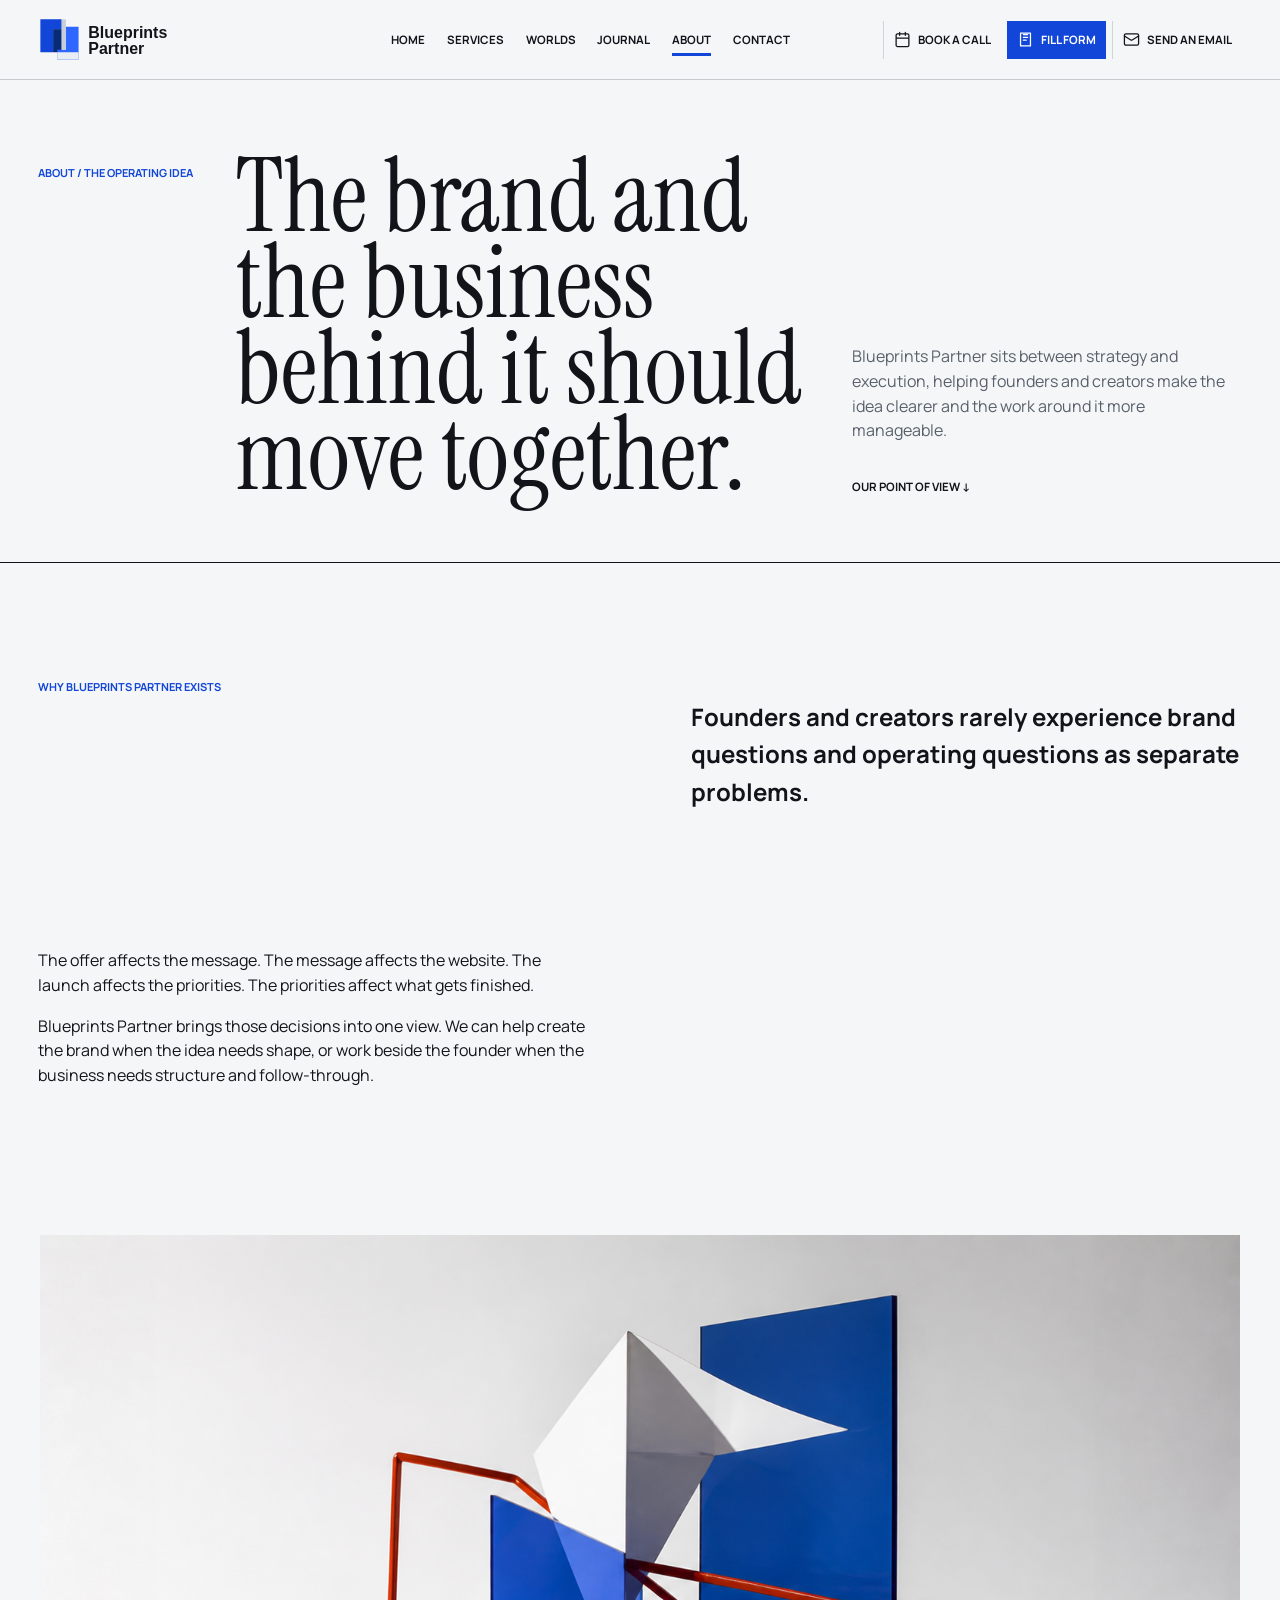
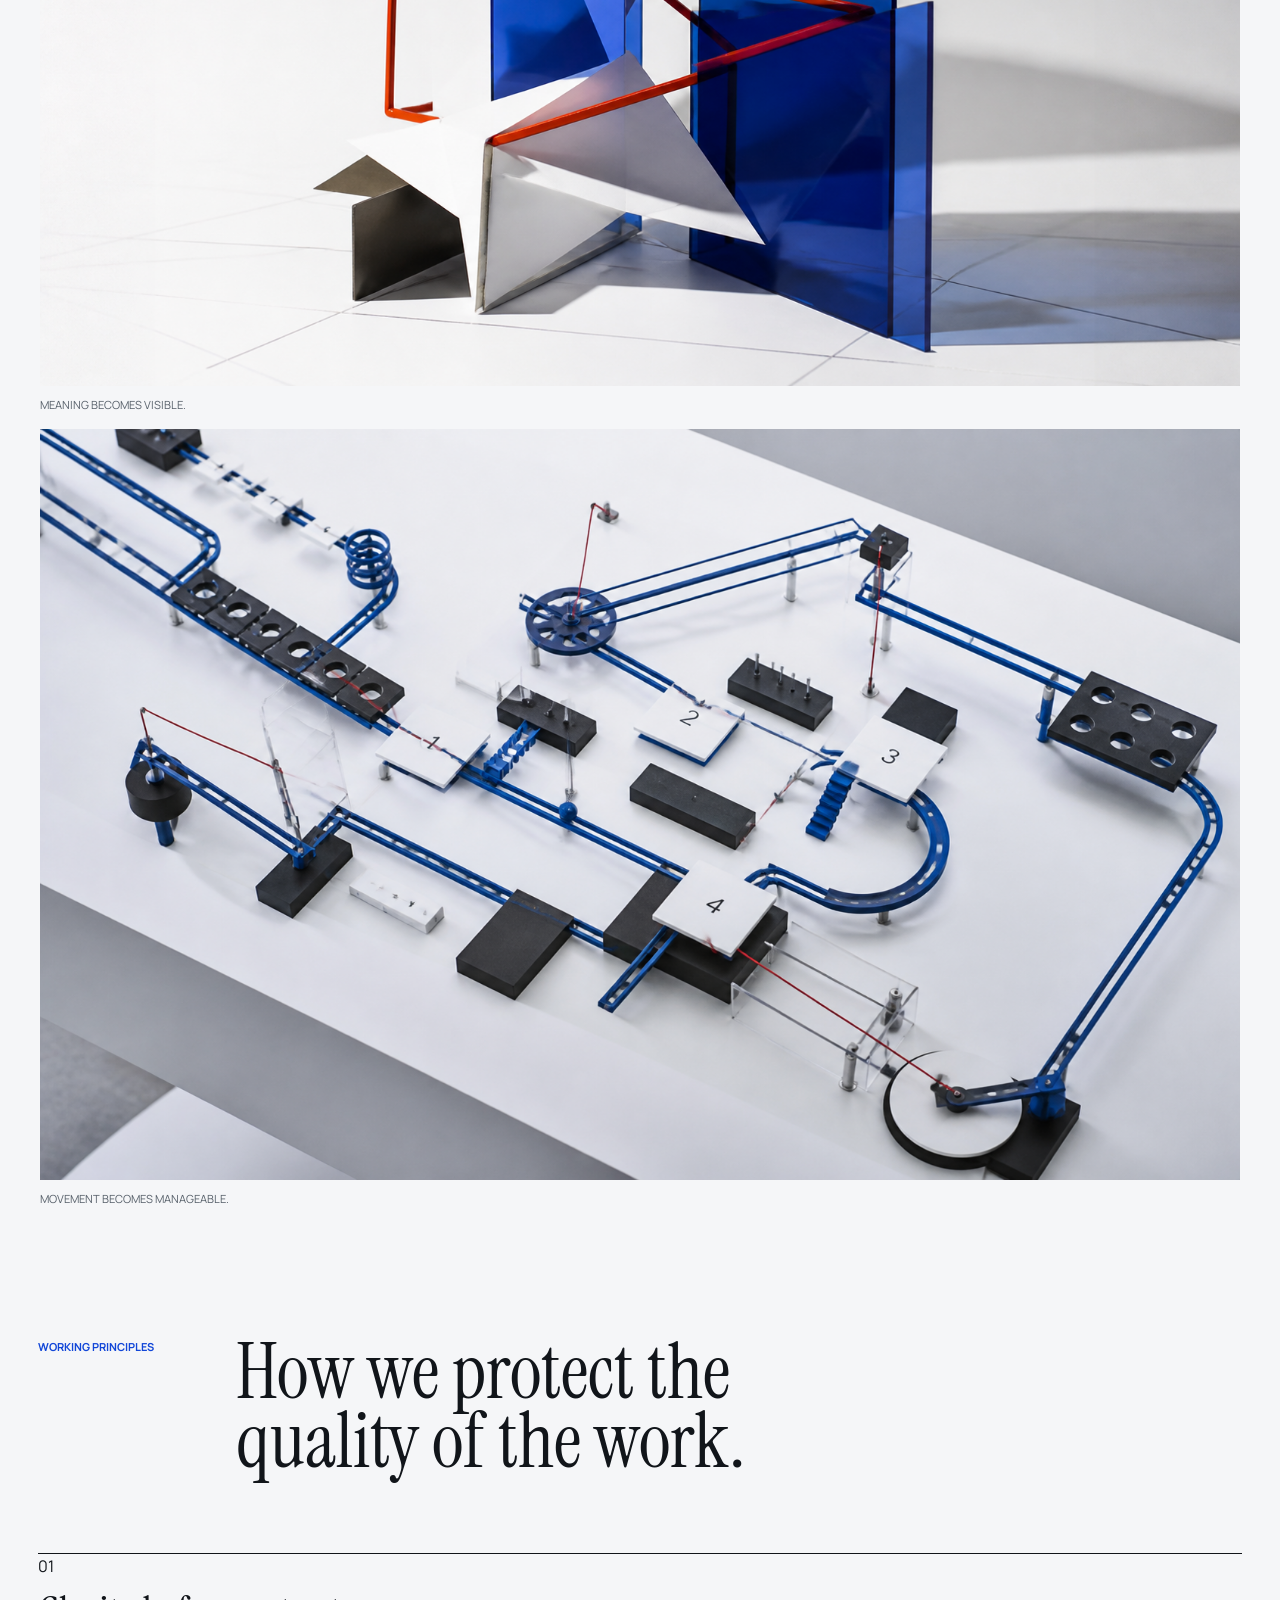
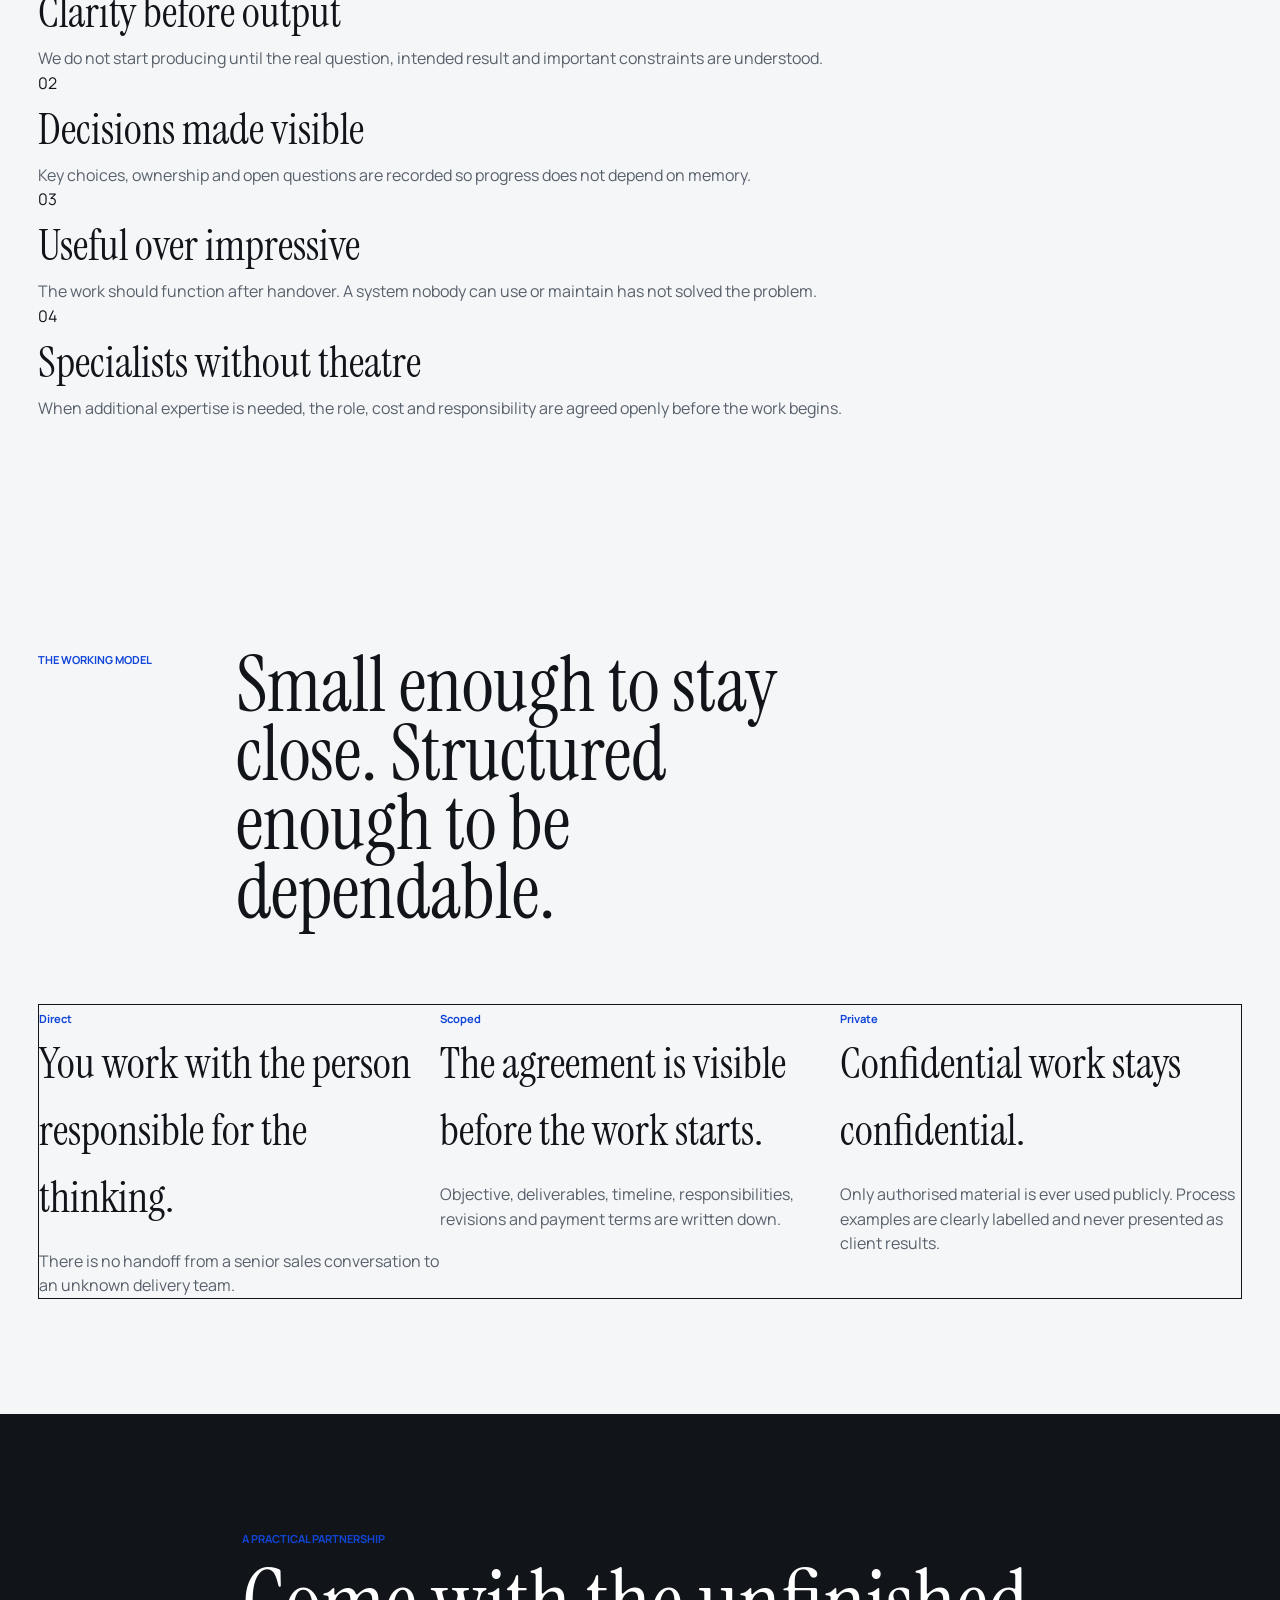
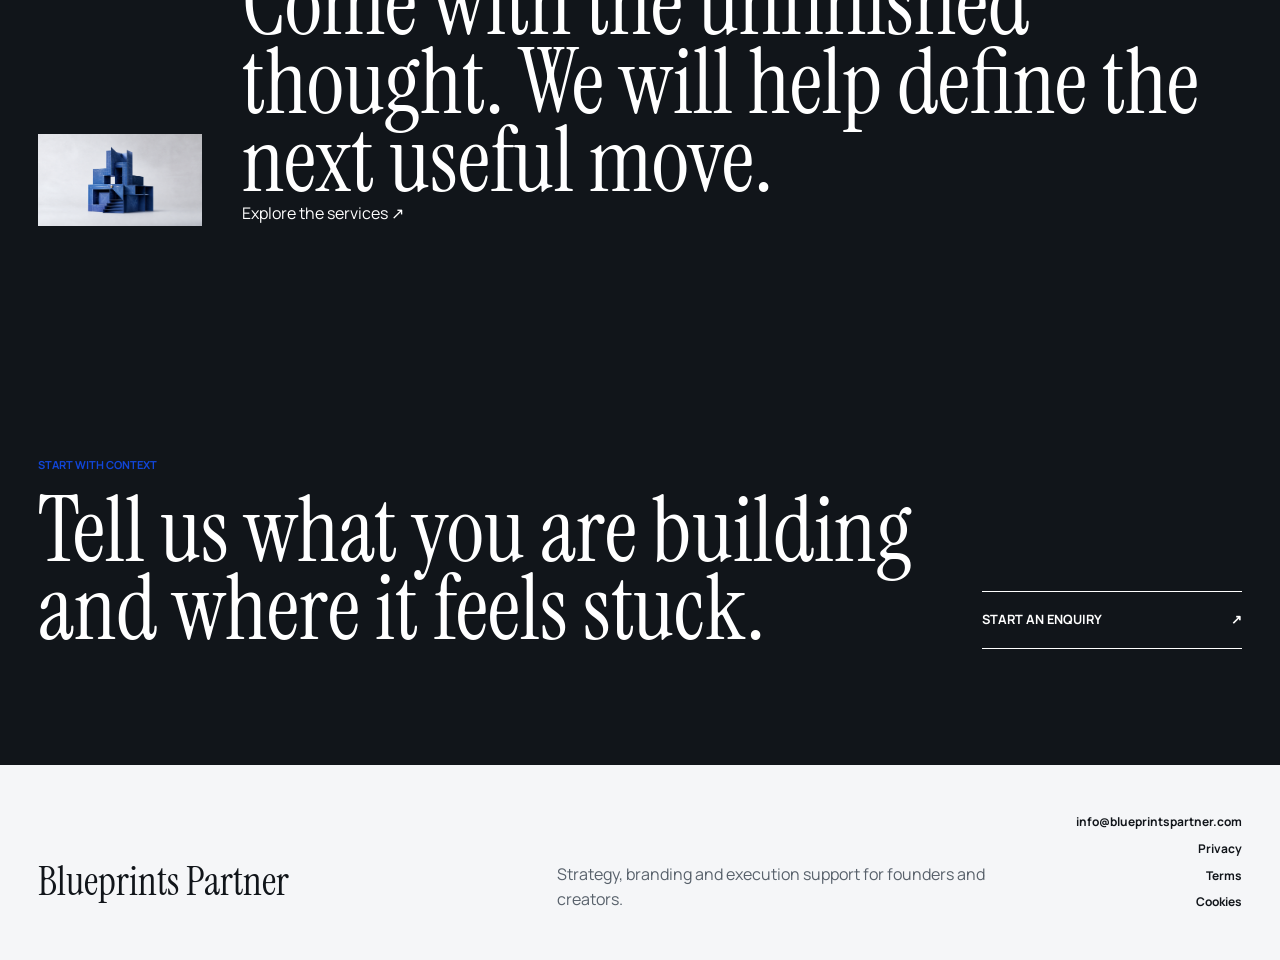
==== commit e9a629c1: "Add Terms of Service page, link it in site footer New terms.html covers scope, payment/deposit terms" ====
--- a/about.html
+++ b/about.html
@@ -6,7 +6,7 @@
   <meta name="description" content="Blueprints Partner combines brand thinking with practical operating support for founders and creators.">
   <title>About | Blueprints Partner</title>
   <link rel="icon" href="assets/brand/favicon.svg" type="image/svg+xml">
-  <link rel="stylesheet" href="styles.css">
+  <link rel="stylesheet" href="styles.css?v=20260812-2">
   <script src="script.js" defer></script>
 </head>
 <body data-page="about">
@@ -61,6 +61,6 @@
 
     <section class="final-cta" aria-labelledby="final-title"><div class="final-copy reveal"><p class="section-label">Start with context</p><h2 id="final-title">Tell us what you are building and where it feels stuck.</h2></div><a class="final-link reveal" href="contact.html"><span>Start an enquiry</span><span aria-hidden="true">↗</span></a></section>
   </main>
-  <footer class="site-footer"><a class="footer-brand" href="index.html">Blueprints Partner</a><p>Strategy, branding and execution support for founders and creators.</p><div><a href="mailto:info@blueprintspartner.com">info@blueprintspartner.com</a><a href="privacy.html">Privacy</a><a href="cookies.html">Cookies</a></div></footer>
+  <footer class="site-footer"><a class="footer-brand" href="index.html">Blueprints Partner</a><p>Strategy, branding and execution support for founders and creators.</p><div><a href="mailto:info@blueprintspartner.com">info@blueprintspartner.com</a><a href="privacy.html">Privacy</a><a href="terms.html">Terms</a><a href="cookies.html">Cookies</a></div></footer>
 </body>
 </html>
--- a/styles.css
+++ b/styles.css
@@ -51,7 +51,7 @@
 .decision-cos{background:var(--ink);color:var(--white)}.decision-topline{display:flex;justify-content:space-between;font-size:.7rem;font-weight:800;text-transform:uppercase}.decision-offer h3{max-width:580px;margin:90px 0 32px;font-family:var(--display);font-size:clamp(3.4rem,5vw,6.4rem);font-weight:400;line-height:.87}.decision-prompt{max-width:570px;font-size:1.12rem;font-weight:700}.decision-offer>p:not(.decision-prompt){max-width:600px;color:var(--muted)}.decision-cos>p:not(.decision-prompt){color:#c6cbd2}
 .decision-price,.service-investment{display:grid;gap:10px;margin-top:auto;padding:22px 24px;border-left:8px solid var(--signal);background:#e4ebff;color:var(--ink)}
 .decision-cos .decision-price{background:var(--cobalt);color:var(--white)}.decision-price>span,.service-investment>span,.service-investment small{font-size:.68rem;font-weight:800;text-transform:uppercase}.decision-price>div,.service-investment>div{display:flex;align-items:baseline;gap:18px}.decision-price s,.service-investment s{color:#6f7887;font-size:1.08rem}.decision-price strong,.service-investment strong{color:var(--cobalt);font-size:clamp(2.8rem,4.5vw,4.6rem);font-weight:800;line-height:1}.decision-cos .decision-price strong{color:var(--white)}
-.decision-link{display:flex;justify-content:space-between;margin-top:28px;padding-top:14px;border-top:1px solid currentColor;font-size:.75rem;font-weight:800;text-transform:uppercase}.custom-route{display:flex;justify-content:space-between;gap:24px;padding:26px 0;border-bottom:1px solid var(--ink)}.custom-route p{margin:0}.custom-route span{font-weight:800}.custom-route a{color:var(--cobalt);font-weight:700}
+.decision-link{display:flex;justify-content:space-between;margin-top:28px;padding-top:14px;border-top:1px solid currentColor;font-size:.75rem;font-weight:800;text-transform:uppercase}.offer-actions{display:grid;grid-template-columns:1fr 1fr;gap:10px;margin-top:18px}.offer-action-primary,.offer-action-secondary{display:flex;min-height:58px;align-items:center;justify-content:space-between;padding:15px 17px;border:2px solid currentColor;font-size:.82rem;font-weight:800;line-height:1.15;text-transform:uppercase}.offer-action-primary{border-color:var(--cobalt);background:var(--cobalt);color:var(--white)}.offer-action-primary:hover{border-color:var(--navy);background:var(--navy)}.offer-action-secondary:hover{background:var(--ink);color:var(--white)}.offer-actions-dark .offer-action-secondary:hover,.service-actions-dark .offer-action-secondary:hover{background:var(--white);color:var(--ink)}.custom-route{display:flex;justify-content:space-between;gap:24px;padding:26px 0;border-bottom:1px solid var(--ink)}.custom-route p{margin:0}.custom-route span{font-weight:800}.custom-route a{color:var(--cobalt);font-weight:700}
 
 /* Home imagery and engagement previews */
 .home-worlds{padding:var(--section) 0;background:var(--white)}.home-worlds-head{display:grid;grid-template-columns:170px 1fr auto;gap:28px;align-items:end;padding:0 var(--gutter) 48px}.home-worlds-head h2{margin:0;font-family:var(--display);font-size:clamp(4rem,7vw,8rem);font-weight:400;line-height:.86}.home-worlds-head a,.section-text-link{font-size:.75rem;font-weight:800;text-transform:uppercase}
@@ -67,7 +67,7 @@
 /* Services */
 .service-detail{padding:var(--section) var(--gutter)}.service-detail-cos{background:var(--ink);color:var(--white)}.service-detail-head{display:grid;grid-template-columns:1fr minmax(290px,410px);gap:40px;align-items:end;margin-bottom:60px}.service-detail-head h2{max-width:900px;margin:12px 0 0;font-family:var(--display);font-size:clamp(4.5rem,8vw,9rem);font-weight:400;line-height:.84}.service-investment{margin:0}.service-detail-cos .service-investment{background:var(--cobalt);color:var(--white)}.service-detail-cos .service-investment strong{color:var(--white)}.service-art{margin:0}.service-art img{width:100%;max-height:720px;object-fit:cover}.service-art figcaption{padding-top:10px;color:var(--muted);font-size:.7rem;text-transform:uppercase}.service-detail-cos .service-art figcaption{color:#aeb6c2}.service-thesis{display:grid;grid-template-columns:170px 1fr;gap:28px;padding:70px 0}.service-thesis p{margin:0;color:var(--cobalt);font-weight:800}.service-thesis h3{max-width:1000px;margin:0;font-family:var(--display);font-size:clamp(3rem,5vw,6rem);font-weight:400;line-height:.95}
 .delivery-phases{margin:0;padding:0;list-style:none;border-top:1px solid}.delivery-phases>li{display:grid;grid-template-columns:120px 1fr;padding:46px 0;border-bottom:1px solid}.delivery-phases>li>span{color:var(--cobalt);font-weight:800}.delivery-phases h3{margin:0 0 16px;font-family:var(--display);font-size:2.7rem;font-weight:400}.delivery-phases p{max-width:800px}.delivery-phases ul{display:grid;grid-template-columns:1fr 1fr;gap:7px 30px;padding-left:18px;color:var(--muted)}.delivery-phases-dark ul{color:#b8c0cc}
-.scope-note{display:grid;grid-template-columns:1fr 1fr;gap:50px;padding:50px 0;border-bottom:1px solid}.scope-note span{color:var(--cobalt);font-size:.7rem;font-weight:800;text-transform:uppercase}.ongoing-note{max-width:720px;margin:40px 0;color:#c3c9d2}.service-book{display:flex;justify-content:space-between;margin-top:40px;padding:24px 0;border-block:1px solid;font-family:var(--display);font-size:1.8rem}.service-book span:last-child{color:var(--cobalt)}.service-book-light span:last-child{color:#8fb0ff}
+.scope-note{display:grid;grid-template-columns:1fr 1fr;gap:50px;padding:50px 0;border-bottom:1px solid}.scope-note span{color:var(--cobalt);font-size:.7rem;font-weight:800;text-transform:uppercase}.ongoing-note{max-width:720px;margin:40px 0;color:#c3c9d2}.service-actions{display:grid;grid-template-columns:minmax(240px,1fr) minmax(170px,240px) minmax(220px,290px);gap:10px;align-items:stretch;margin-top:40px;padding-block:20px;border-block:1px solid}.service-actions>div{display:flex;flex-direction:column;justify-content:center}.service-actions>div strong{font-family:var(--display);font-size:1.8rem;font-weight:400}.service-actions>div span{color:var(--muted);font-size:.76rem}.service-actions-dark>div span{color:#c3c9d2}
 .custom-list{border-top:1px solid}.custom-item{display:grid;grid-template-columns:1fr 1fr 160px;gap:40px;align-items:start;padding:36px 0;border-bottom:1px solid}.custom-item>div{display:grid;grid-template-columns:50px 1fr}.custom-item h3{margin:0;font-family:var(--display);font-size:2.5rem;font-weight:400}.custom-item p{margin:0;color:var(--muted)}.custom-item>strong{text-align:right;color:var(--cobalt);font-size:.75rem;text-transform:uppercase}.faq-list details{border-top:1px solid}.faq-list details:last-child{border-bottom:1px solid}.faq-list summary{display:flex;justify-content:space-between;gap:20px;padding:25px 0;font-weight:700;cursor:pointer}.faq-list details p{max-width:800px;margin:0;padding:0 0 30px;color:var(--muted)}
 
 /* Worlds */
@@ -90,6 +90,6 @@
   :root{--gutter:20px;--section:72px;--header:112px}.site-header{grid-template-columns:minmax(130px,190px) 1fr}.brand-mark{width:178px}.header-actions{gap:2px}.header-action{border:0}.header-action-form span{display:none}.desktop-nav{width:100%;justify-content:space-between;gap:10px;overflow:visible}.desktop-nav a{font-size:.59rem}.hero{height:100svh;min-height:780px;grid-template-columns:1fr;grid-template-rows:1fr auto auto;padding-top:calc(var(--header) + 24px);padding-bottom:18px}.hero-film{object-position:55% center}.hero-video-control{top:calc(var(--header) + 14px);right:20px}.hero-copy{grid-column:1;align-self:end;padding:0 0 20px}.hero-brand-name{margin-bottom:14px}.hero-copy h1{font-size:clamp(3.65rem,15.7vw,5rem);line-height:.82}.hero-copy>p:last-child{margin-top:18px;font-size:.86rem}.hero-audiences{grid-column:1;margin:0 0 18px}.hero-audiences p{padding:13px 0;font-size:1rem}.hero-next{grid-column:1}
   .decision-heading,.inside-heading,.journal-preview-heading,.service-guide-heading,.custom-heading,.faq-heading,.contact-options-heading,.journal-index-heading,.principles-heading,.working-model-heading,.home-worlds-head{grid-template-columns:1fr;gap:18px;margin-bottom:42px}.decision-heading h2,.inside-heading h2,.journal-preview-heading h2,.service-guide-heading h2,.custom-heading h2,.faq-heading h2,.contact-options-heading h2,.journal-index-heading h2,.principles-heading h2,.working-model-heading h2,.home-worlds-head h2{font-size:clamp(3.8rem,17vw,5.7rem)}.decision-heading>p:last-child,.custom-heading>p:last-child{grid-column:1}.decision-grid{grid-template-columns:1fr}.decision-offer{min-height:600px;padding:28px}.decision-offer+ .decision-offer{border-top:1px solid;border-left:0}.decision-offer h3{margin-top:70px;font-size:3.8rem}.decision-price strong,.service-investment strong{font-size:3.4rem}.custom-route{align-items:flex-start;flex-direction:column}
   .home-worlds-head{padding-inline:var(--gutter)}.home-worlds-grid{grid-template-columns:repeat(2,1fr);grid-auto-rows:240px}.home-world,.home-world-wide{grid-column:span 1}.home-world-tall{grid-row:span 1}.home-world-video{grid-column:span 2}.preview-switcher{overflow-x:auto}.preview-switcher button{min-width:220px}.preview-panel{grid-template-columns:1fr}.document-preview dl,.board-columns{grid-template-columns:1fr}.journal-preview-grid,.journal-index-grid{grid-template-columns:1fr}.journal-card{min-height:340px;border-right:0;border-bottom:1px solid}
-  .page-hero{grid-template-columns:1fr;gap:18px;min-height:auto;padding-top:calc(var(--header) + 52px);padding-bottom:52px}.page-kicker{grid-row:auto;padding:0}.page-hero h1{grid-column:1;font-size:clamp(4.7rem,21vw,6.3rem)}.page-hero h1.page-title-long{font-size:clamp(3.7rem,16vw,4.8rem);line-height:.88}.page-hero-copy{grid-column:1;max-width:520px}.guide-row{grid-template-columns:38px 1fr 20px}.guide-row em{grid-column:2}.service-detail-head{margin-bottom:42px}.service-detail-head h2{font-size:clamp(4.5rem,20vw,6.5rem)}.service-thesis{grid-template-columns:1fr}.delivery-phases>li{grid-template-columns:42px 1fr}.delivery-phases ul{grid-template-columns:1fr}.scope-note{grid-template-columns:1fr}.service-book{align-items:flex-start;flex-direction:column;gap:14px}.custom-item{grid-template-columns:1fr;gap:22px}.custom-item>strong{text-align:left}.worlds-title{padding-top:32px}.world-tile{width:240px;height:310px}.tile-landscape{width:390px}.tile-wide{width:460px}.tile-square{width:310px}.journal-entry-head h2{font-size:4.4rem}.journal-entry-body{margin-top:38px}.journal-entry-body .entry-lead{font-size:2.15rem}.about-philosophy,.enquiry-section{grid-template-columns:1fr}.principles-list>div{grid-template-columns:40px 1fr}.principles-list p{grid-column:2}.working-model-grid,.contact-option-grid{grid-template-columns:1fr}.working-model-grid>div,.contact-option{min-height:300px;border-right:0;border-bottom:1px solid}.working-model-grid>div:last-child,.contact-option:last-child{border-bottom:0}.about-close,.final-cta,.contact-book{grid-template-columns:1fr}.about-close-object img{width:100%}.enquiry-form{grid-template-columns:1fr}.form-row-wide{grid-column:1}.site-footer{grid-template-columns:1fr;align-items:start}.site-footer div{text-align:left}
+  .page-hero{grid-template-columns:1fr;gap:18px;min-height:auto;padding-top:calc(var(--header) + 52px);padding-bottom:52px}.page-kicker{grid-row:auto;padding:0}.page-hero h1{grid-column:1;font-size:clamp(4.7rem,21vw,6.3rem)}.page-hero h1.page-title-long{font-size:clamp(3.7rem,16vw,4.8rem);line-height:.88}.page-hero-copy{grid-column:1;max-width:520px}.offer-actions{grid-template-columns:1fr}.guide-row{grid-template-columns:38px 1fr 20px}.guide-row em{grid-column:2}.service-detail-head{margin-bottom:42px}.service-detail-head h2{font-size:clamp(4.5rem,20vw,6.5rem)}.service-thesis{grid-template-columns:1fr}.delivery-phases>li{grid-template-columns:42px 1fr}.delivery-phases ul{grid-template-columns:1fr}.scope-note{grid-template-columns:1fr}.service-actions{grid-template-columns:1fr}.custom-item{grid-template-columns:1fr;gap:22px}.custom-item>strong{text-align:left}.worlds-title{padding-top:32px}.world-tile{width:240px;height:310px}.tile-landscape{width:390px}.tile-wide{width:460px}.tile-square{width:310px}.journal-entry-head h2{font-size:4.4rem}.journal-entry-body{margin-top:38px}.journal-entry-body .entry-lead{font-size:2.15rem}.about-philosophy,.enquiry-section{grid-template-columns:1fr}.principles-list>div{grid-template-columns:40px 1fr}.principles-list p{grid-column:2}.working-model-grid,.contact-option-grid{grid-template-columns:1fr}.working-model-grid>div,.contact-option{min-height:300px;border-right:0;border-bottom:1px solid}.working-model-grid>div:last-child,.contact-option:last-child{border-bottom:0}.about-close,.final-cta,.contact-book{grid-template-columns:1fr}.about-close-object img{width:100%}.enquiry-form{grid-template-columns:1fr}.form-row-wide{grid-column:1}.site-footer{grid-template-columns:1fr;align-items:start}.site-footer div{text-align:left}
 }
 @media(prefers-reduced-motion:reduce){html{scroll-behavior:auto}*,*::before,*::after{animation-duration:.01ms!important;animation-iteration-count:1!important;transition-duration:.01ms!important}.reveal{opacity:1;transform:none}.worlds-belt{animation:none;transform:none}}
